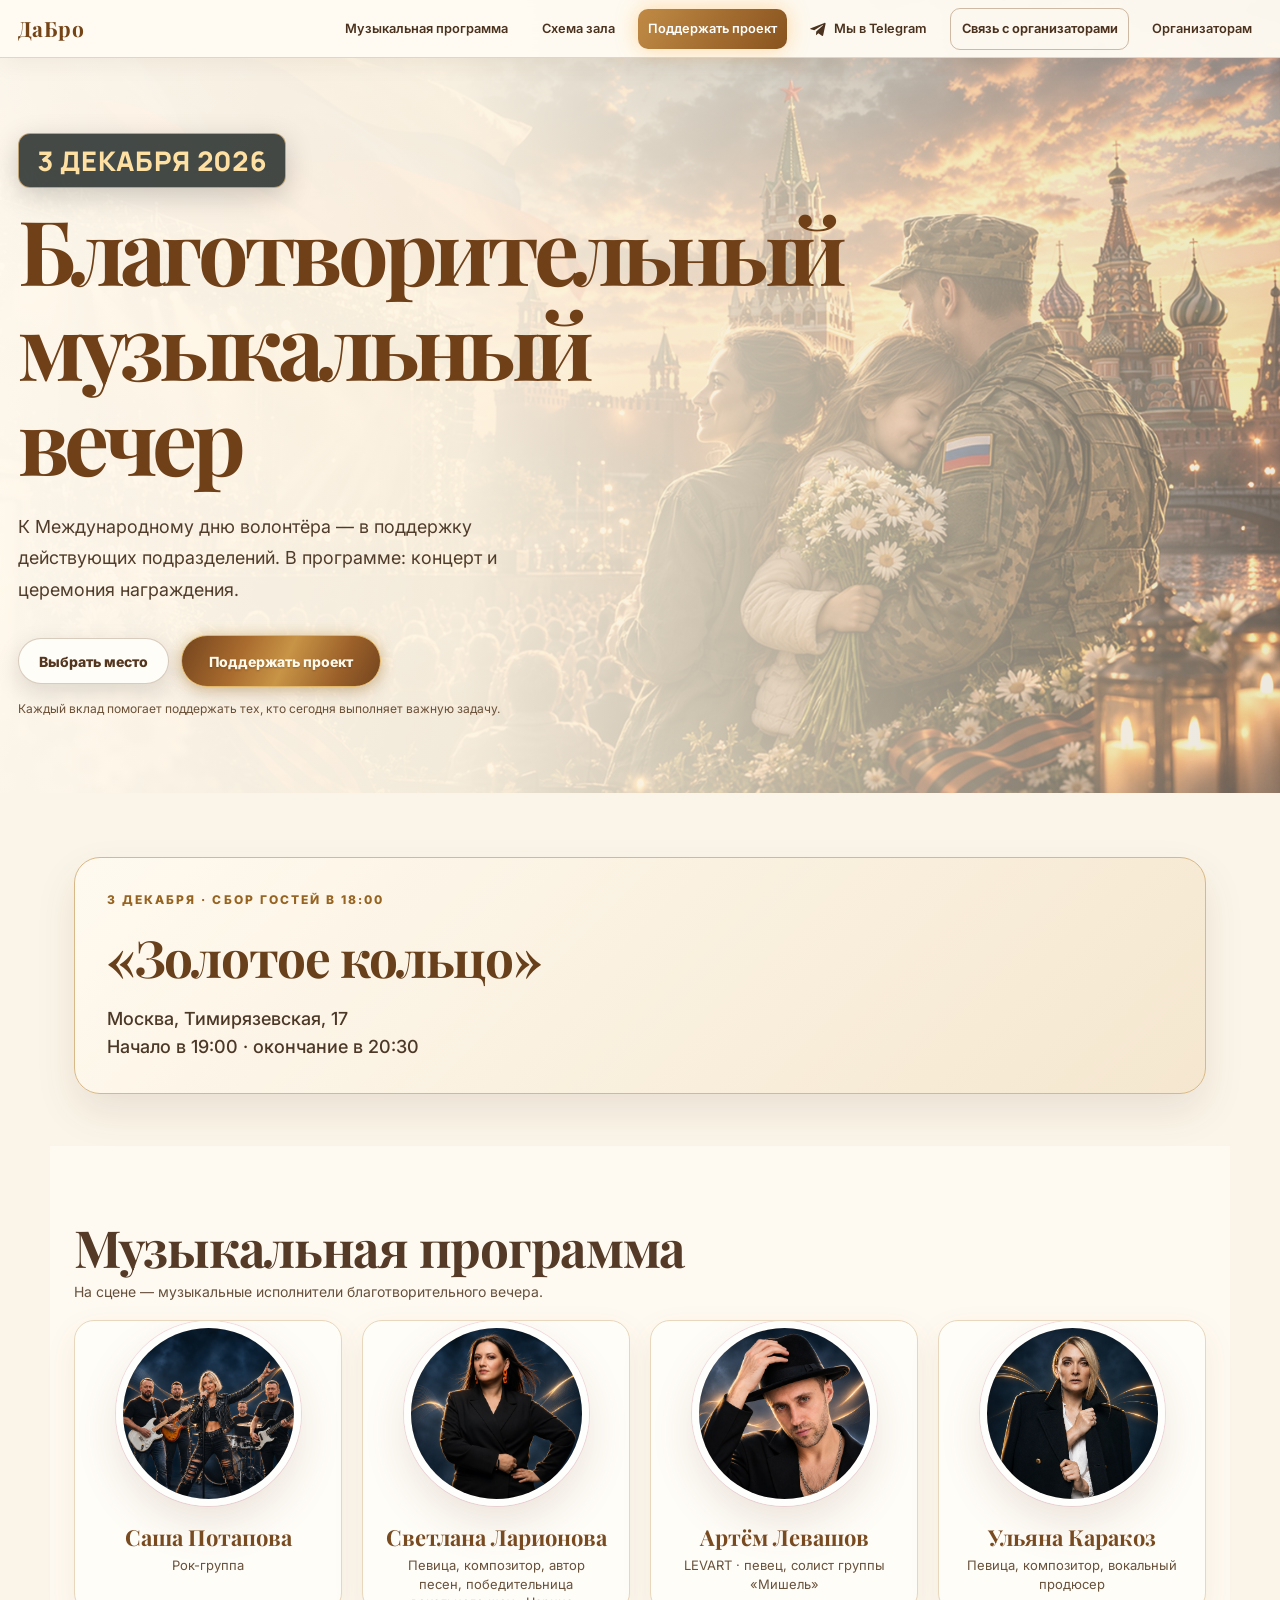
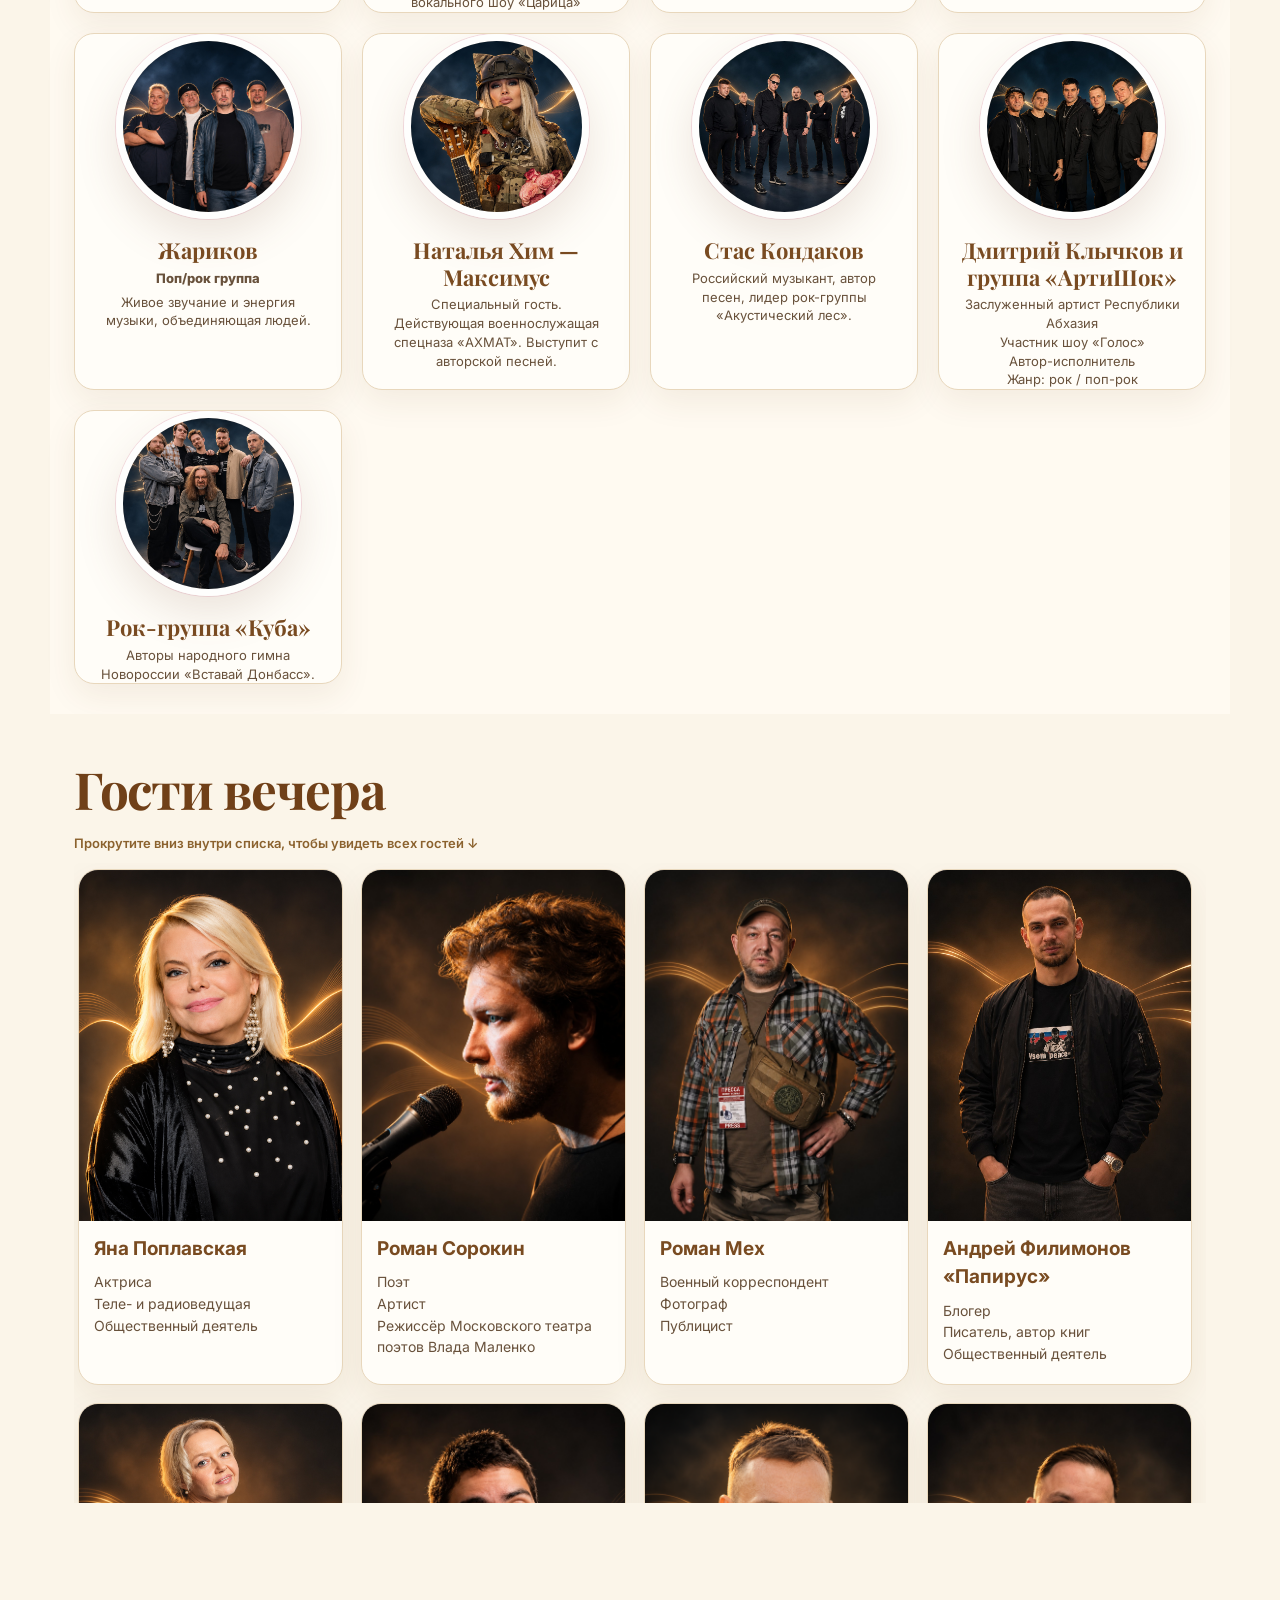
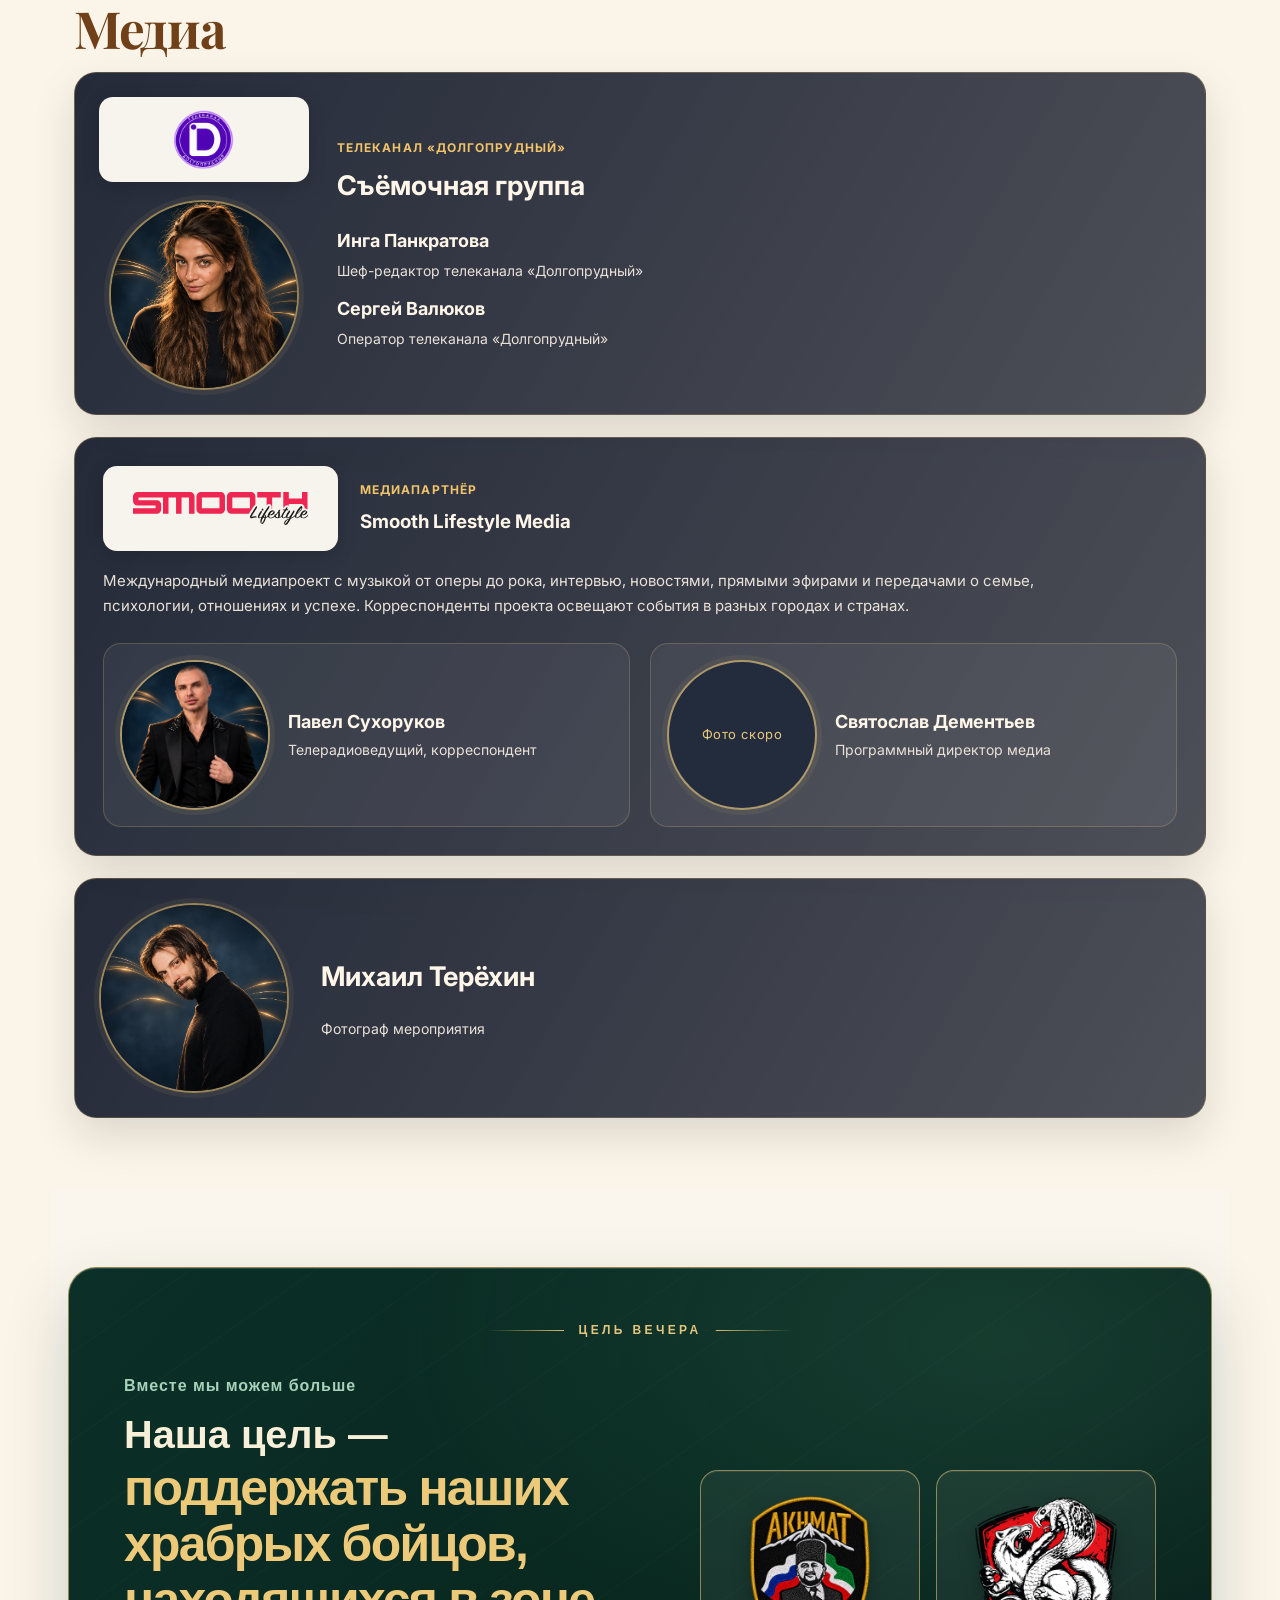
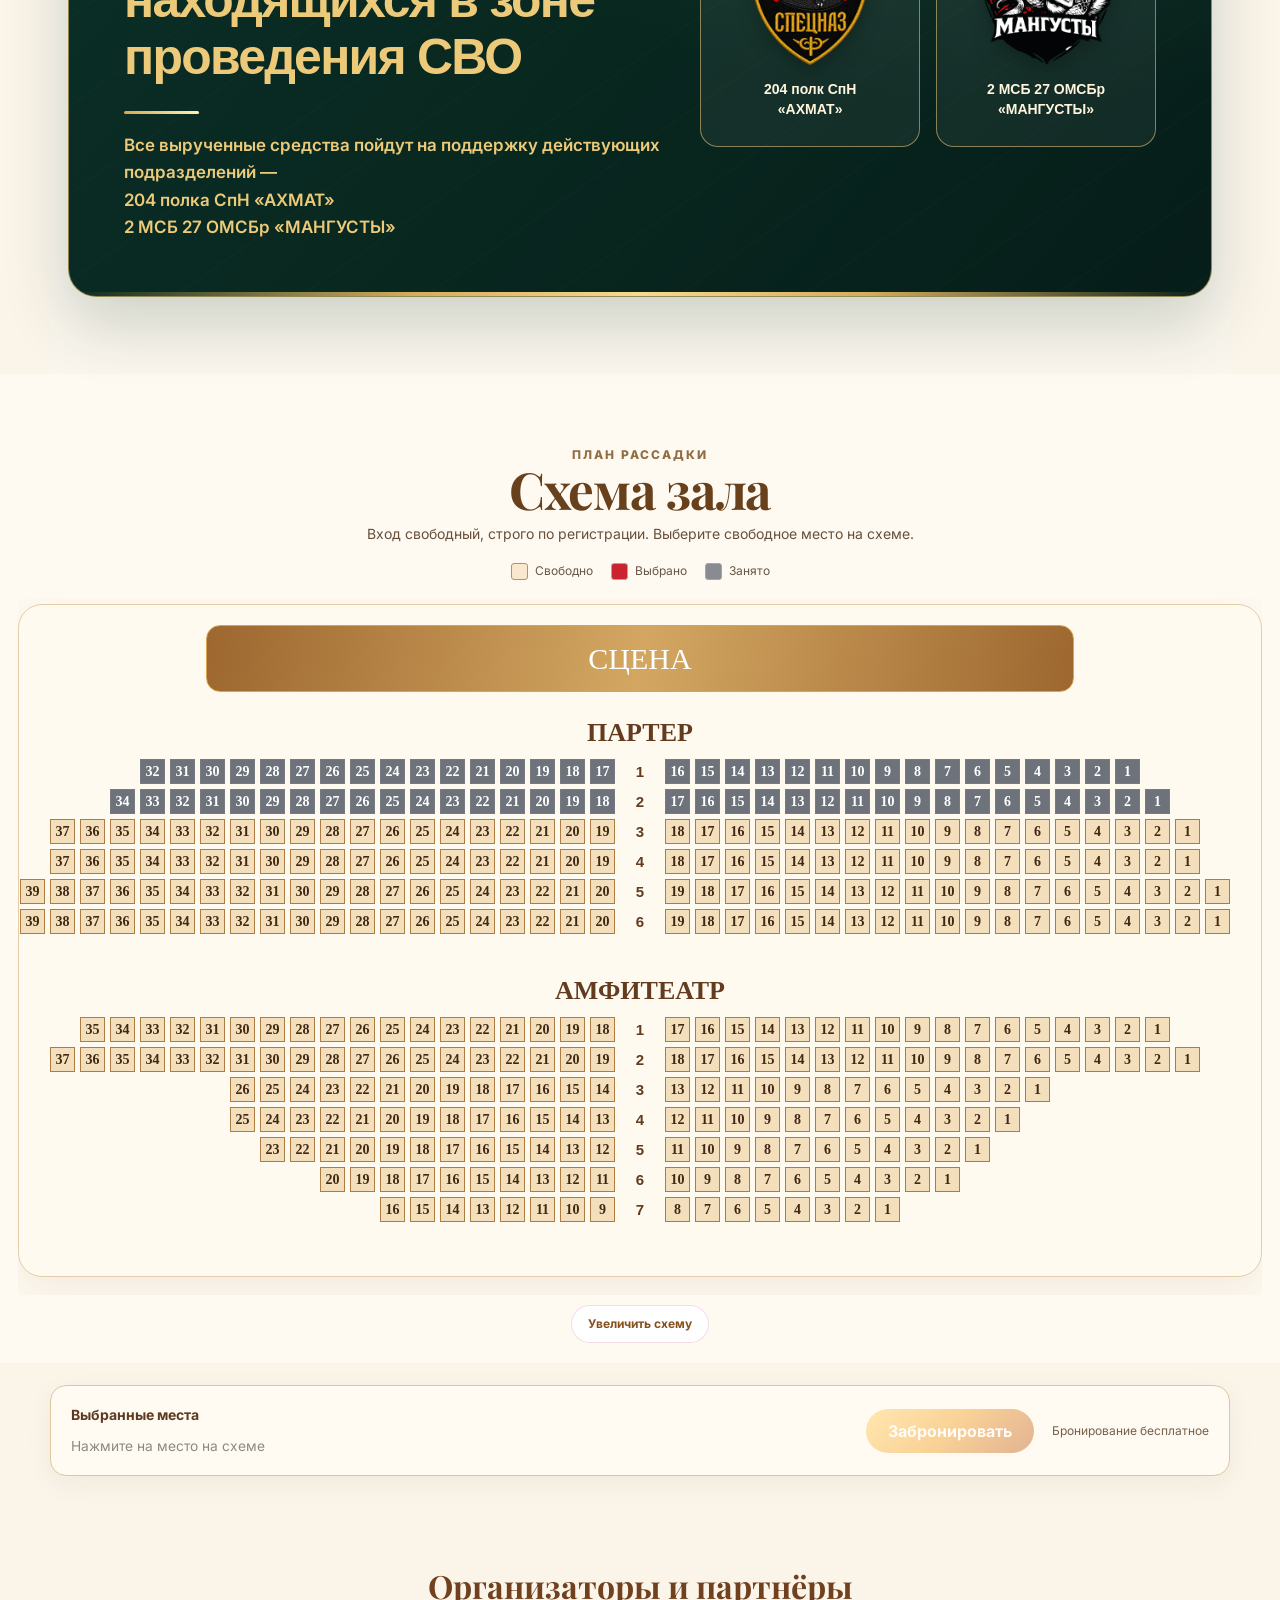
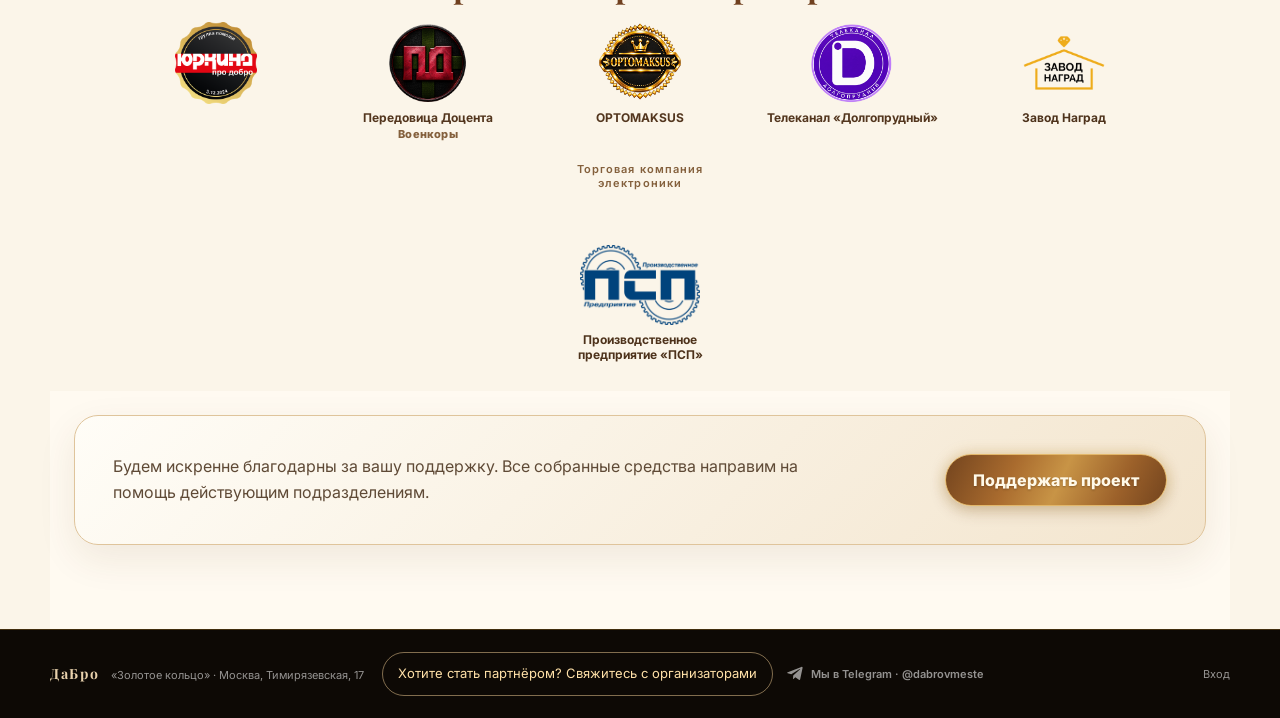
==== index.html @ 0e19cd08 "Add files via upload" ====
<!DOCTYPE html>
<html lang="ru">
<head>
  <meta charset="UTF-8">
  <meta name="viewport" content="width=device-width, initial-scale=1.0">
  <title>Благотворительный музыкальный вечер — ДаБро</title>
  <link rel="preconnect" href="https://fonts.googleapis.com">
  <link rel="preconnect" href="https://fonts.gstatic.com" crossorigin>
  <link href="https://fonts.googleapis.com/css2?family=Playfair+Display:wght@500;600;700&family=Inter:wght@400;500;600;700;800;900&family=Manrope:wght@600;700;800&display=swap" rel="stylesheet">
  <link rel="stylesheet" href="css/style.css?v=dabro-guests-grid-fix-20261123b">
<style id="media-visual-repair">
/* Media card repair: 23 Nov — unified visual system */
.media-section .media-team-card,
.media-section .smooth-media-combined {color:#f6f1e9!important;}
.media-section .media-team-card h3,
.media-section .media-team-card strong {color:#fff6e9!important;}
.media-section .media-team-card span,
.media-section .media-team-card .smooth-media-description {color:#e9e1d7!important;}
.media-section .media-team-card .media-team-kicker {color:#f1c36a!important;}
.media-section .media-team-brand {display:flex!important;align-items:center!important;gap:18px!important;flex-wrap:wrap!important;}
.media-section .media-logo-panel {
 display:flex!important;align-items:center!important;justify-content:center!important;
 width:210px!important;min-width:210px!important;height:85px!important;
 padding:12px 18px!important;box-sizing:border-box!important;
 border-radius:14px!important;background:#f7f4ed!important;
 box-shadow:0 4px 18px rgba(0,0,0,.16)!important;
}
.media-section .media-logo-panel img {
 display:block!important;width:100%!important;max-width:175px!important;
 height:61px!important;max-height:61px!important;object-fit:contain!important;
}
.media-section .smooth-media-combined {display:block!important;padding:28px!important;}
.media-section .smooth-media-combined .smooth-media-heading {display:flex!important;align-items:center!important;gap:22px!important;flex-wrap:wrap!important;margin-bottom:18px!important;}
.media-section .smooth-media-combined .smooth-media-heading h3 {margin:0!important;color:#fff6e9!important;}
.media-section .smooth-media-combined .smooth-media-description {font-size:15px!important;line-height:1.65!important;margin:0 0 24px!important;opacity:1!important;}
.media-section .smooth-media-combined .smooth-media-representatives {display:grid!important;grid-template-columns:repeat(2,minmax(0,1fr))!important;gap:20px!important;}
.media-section .smooth-media-combined .smooth-representative {
 display:flex!important;flex-direction:row!important;align-items:center!important;
 gap:18px!important;padding:16px!important;min-width:0!important;
 background:rgba(255,255,255,.055)!important;
 border:1px solid rgba(233,199,127,.22)!important;border-radius:18px!important;
}
.media-section .smooth-media-combined .smooth-representative .media-team-photo {
 width:150px!important;min-width:150px!important;max-width:150px!important;
 height:150px!important;flex:0 0 150px!important;border-radius:50%!important;
 overflow:hidden!important;border:2px solid rgba(233,199,127,.7)!important;
}
.media-section .smooth-media-combined .smooth-representative .media-team-photo img {width:100%!important;height:100%!important;object-fit:cover!important;}
.media-section .smooth-media-combined .smooth-representative-details {display:flex!important;flex-direction:column!important;align-items:flex-start!important;gap:7px!important;min-width:0!important;}
.media-section .smooth-media-combined .smooth-representative-details strong {display:block!important;font-size:18px!important;line-height:1.3!important;}
.media-section .smooth-media-combined .smooth-representative-details span {display:block!important;font-size:14px!important;line-height:1.4!important;}
.media-section .smooth-media-combined .media-team-photo--placeholder {background:#222c3c!important;}
.media-section .smooth-media-combined .media-team-photo--placeholder span {color:#e9c77f!important;}
@media(max-width:900px){.media-section .smooth-media-combined .smooth-media-representatives {grid-template-columns:1fr!important;}}
@media(max-width:600px){
 .media-section .smooth-media-combined{padding:20px!important;}
 .media-section .smooth-media-combined .smooth-media-heading{flex-direction:column!important;text-align:center!important;}
 .media-section .smooth-media-combined .smooth-representative{flex-direction:column!important;text-align:center!important;}
 .media-section .smooth-media-combined .smooth-representative-details{align-items:center!important;}
 .media-section .media-logo-panel{width:190px!important;min-width:190px!important;}
}

/* TV logo above the portrait, without changing the other media cards */
.media-section .media-tv-card {display:flex!important;align-items:center!important;gap:28px!important;}
.media-section .media-tv-card .media-tv-visual {display:flex!important;flex:0 0 210px!important;flex-direction:column!important;align-items:center!important;gap:18px!important;min-width:0!important;}
.media-section .media-tv-card .media-tv-visual .media-logo-panel {width:210px!important;min-width:0!important;}
.media-section .media-tv-card .media-tv-visual .media-team-photo {flex:none!important;margin:0!important;}
.media-section .media-tv-card .media-team-info {min-width:0!important;flex:1!important;}
@media(max-width:600px){
.media-section .media-tv-card {flex-direction:column!important;align-items:center!important;text-align:center!important;}
.media-section .media-tv-card .media-tv-visual {flex:0 0 auto!important;width:100%!important;}
.media-section .media-tv-card .media-team-info {width:100%!important;}
}
</style>
</head>
<body>
  <nav class="navbar">
    <div class="nav-container">
      <a class="logo" href="#top">ДаБро</a>
      <ul class="nav-links" id="navLinks">
        <li><a href="#artists">Музыкальная программа</a></li>
        <li><a href="#hall">Схема зала</a></li>
        <li><a class="nav-donate" href="https://www.donationalerts.com/r/dabro_vmeste" target="_blank" rel="noopener noreferrer">Поддержать проект</a></li>
        <li><a class="nav-telegram-link" href="https://t.me/dabrovmeste" target="_blank" rel="noopener noreferrer"><svg class="telegram-icon" viewBox="0 0 24 24" width="17" height="17" aria-hidden="true" focusable="false"><path fill="currentColor" d="M21.9 4.6 18.6 20c-.2 1.1-.9 1.4-1.8.9l-5-3.7-2.4 2.3c-.3.3-.5.5-1 .5l.4-5.2L18.5 6c.4-.4-.1-.6-.6-.3L6 13.2l-5-1.6c-1.1-.3-1.1-1 .2-1.5L20.3 2.7c1.2-.5 2.1.3 1.6 1.9Z"/></svg><span>Мы в Telegram</span></a></li>
        <li><button class="nav-contact-link" id="openContact" type="button">Связь с организаторами</button></li>
        <li><a href="admin.html">Организаторам</a></li>
      </ul>
      <button class="nav-burger" id="burger" type="button" aria-label="Открыть меню" aria-controls="navLinks" aria-expanded="false">☰</button>
    </div>
  </nav>

  <main id="top">
    <section class="hero">
      <div class="hero-media" aria-hidden="true"><img id="heroImage" src="images/hero.jpg?v=16" alt=""></div>
      <div class="hero-overlay"></div>
      <div class="hero-inner">
        <div class="hero-content">
          <p class="hero-subtitle">3 декабря 2026</p>
          <h1 class="hero-title">Благотворительный<br>музыкальный вечер</h1>
          <p class="hero-desc">К Международному дню волонтёра — в поддержку действующих подразделений. В программе: концерт и церемония награждения.</p>
          <div class="hero-actions">
            <a class="btn-primary" href="#hall">Выбрать место</a>
            <a class="btn-donate-hero dabro-support-glow" href="https://www.donationalerts.com/r/dabro_vmeste" target="_blank" rel="noopener noreferrer">Поддержать проект</a>
          </div>
          <p class="donation-caption">Каждый вклад помогает поддержать тех, кто сегодня выполняет важную задачу.</p>
        </div>
      </div>
      
    </section>

    <section class="intro-section">
      <div class="intro-grid">
        <div>
          <p class="eyebrow">3 декабря · сбор гостей в 18:00</p>
          <h2>«Золотое кольцо»</h2>
          <p class="address">Москва, Тимирязевская, 17</p>
          <p class="address">Начало в 19:00 · окончание в 20:30</p>
        </div>
      </div>
    </section>

    <section class="artists-section" id="artists">
      <div class="section-head left-head">
        
        <h2 class="section-title">Музыкальная программа</h2>
        <p class="section-subtitle">На сцене — музыкальные исполнители благотворительного вечера.</p>
      </div>
      <div class="artists-grid">
        <article class="artist-card">
          <div class="artist-photo"><img src="images/artists/sasha-potapova.jpg" alt="Саша Потапова" loading="lazy" onerror="this.style.display='none'"><span class="photo-fallback">СП</span></div>
          <h3>Саша Потапова</h3><p>Рок-группа</p>
        </article>
        <article class="artist-card">
          <div class="artist-photo"><img src="images/artists/svetlana-larionova.jpg" alt="Светлана Ларионова" loading="lazy" onerror="this.style.display='none'"><span class="photo-fallback">СЛ</span></div>
          <h3>Светлана Ларионова</h3><p>Певица, композитор, автор песен, победительница вокального шоу «Царица»</p>
        </article>
        <article class="artist-card">
          <div class="artist-photo"><img src="images/artists/artem-levashov.jpg" alt="Артём Левашов" loading="lazy" onerror="this.style.display='none'"><span class="photo-fallback">АЛ</span></div>
          <h3>Артём Левашов</h3><p>LEVART · певец, солист группы «Мишель»</p>
        </article>
        <article class="artist-card">
          <div class="artist-photo"><img src="images/artists/ulyana-karakoz.jpg" alt="Ульяна Каракоз" loading="lazy" onerror="this.style.display='none'"><span class="photo-fallback">УК</span></div>
          <h3>Ульяна Каракоз</h3><p>Певица, композитор, вокальный продюсер</p>
        </article>
        <article class="artist-card">
          <div class="artist-photo"><img src="images/artists/gruppa-zharikov.jpg" alt="Жариков" loading="lazy" onerror="this.style.display='none'"><span class="photo-fallback">Ж</span></div>
          <h3>Жариков</h3><p><span class="artist-genre">Поп/рок группа</span><span class="artist-description">Живое звучание и энергия музыки, объединяющая людей.</span></p>
        </article>
        <article class="artist-card">
          <div class="artist-photo"><img src="images/artists/natalya-khim-maximus.jpg" alt="Наталья Хим — Максимус" loading="lazy" onerror="this.style.display='none'"><span class="photo-fallback">НХ</span></div>
          <h3>Наталья Хим — Максимус</h3><p>Специальный гость. Действующая военнослужащая спецназа «АХМАТ». Выступит с авторской песней.</p>
        </article>
        <article class="artist-card">
          <div class="artist-photo"><img src="images/artists/stas-kondakov-new.jpg" alt="Стас Кондаков" loading="lazy" onerror="this.style.display='none'"><span class="photo-fallback">СК</span></div>
          <h3>Стас Кондаков</h3><p>Российский музыкант, автор песен, лидер рок-группы «Акустический лес».</p>
        </article>
        <article class="artist-card">
          <div class="artist-photo"><img src="images/artists/dmitry-klychkov.jpg" alt="Дмитрий Клычков" loading="lazy" onerror="this.style.display='none'"><span class="photo-fallback">ДК</span></div>
          <h3>Дмитрий Клычков и группа «АртиШок»</h3><p>Заслуженный артист Республики Абхазия<br>Участник шоу «Голос»<br>Автор-исполнитель<br>Жанр: рок / поп-рок</p>
        </article>
        <article class="artist-card">
          <div class="artist-photo"><img src="images/artists/rock-gruppa-kuba.jpg" alt="Рок-группа «Куба»" loading="lazy" onerror="this.style.display='none'"><span class="photo-fallback">К</span></div>
          <h3>Рок-группа «Куба»</h3><p>Авторы народного гимна Новороссии «Вставай Донбасс».</p>
        </article>
      </div>
    </section>

    <section class="guests-section" id="guests">
      <div class="section-head left-head">
        <h2 class="section-title">Гости вечера</h2>
      </div>
      <p class="guests-scroll-hint">Прокрутите вниз внутри списка, чтобы увидеть всех гостей ↓</p>
      <div class="guests-grid" tabindex="0" aria-label="Гости вечера, вертикальная прокрутка">
        <article class="guest-card">
          <div class="guest-photo"><img src="images/guests/yana-poplavskaya.jpg" alt="Яна Поплавская" loading="lazy" onerror="this.style.display='none'"><span class="photo-fallback">ЯП</span></div>
          <h3>Яна Поплавская</h3>
          <p class="guest-description">Актриса<br>Теле- и радиоведущая<br>Общественный деятель</p>
        </article>
        <article class="guest-card">
          <div class="guest-photo"><img src="images/guests/roman-sorokin.jpg" alt="Роман Сорокин" loading="lazy" onerror="this.style.display='none'"><span class="photo-fallback">РС</span></div>
          <h3>Роман Сорокин</h3>
          <p class="guest-description">Поэт<br>Артист<br>Режиссёр Московского театра поэтов Влада Маленко</p>
        </article>
        <article class="guest-card">
          <div class="guest-photo"><img src="images/guests/roman-mekh.jpg" alt="Роман Мех" loading="lazy" onerror="this.style.display='none'"><span class="photo-fallback">РМ</span></div>
          <h3>Роман Мех</h3>
          <p class="guest-description">Военный корреспондент<br>Фотограф<br>Публицист</p>
        </article>
        <article class="guest-card">
          <div class="guest-photo"><img src="images/guests/andrey-filimonov-papirus.jpg" alt="Андрей Филимонов — Папирус" loading="lazy" onerror="this.style.display='none'"><span class="photo-fallback">АФ</span></div>
          <h3>Андрей Филимонов «Папирус»</h3>
          <p class="guest-description">Блогер<br>Писатель, автор книг<br>Общественный деятель</p>
        </article>
        <article class="guest-card">
          <div class="guest-photo"><img src="images/guests/olga-lebedeva.jpg" alt="Ольга Лебедева" loading="lazy" onerror="this.style.display='none'"><span class="photo-fallback">ОЛ</span></div>
          <h3>Ольга Лебедева</h3>
          <p class="guest-description">Заслуженная артистка России<br>Актриса театра и кино<br>Общественный деятель</p>
        </article>
        <article class="guest-card">
          <div class="guest-photo"><img src="images/guests/boris-legenda.jpg" alt="Борис Легенда" loading="lazy" onerror="this.style.display='none'"><span class="photo-fallback">БЛ</span></div>
          <h3>Борис Легенда</h3>
          <p class="guest-description">Видеопродюсер<br>Блогер<br>Автор медиапроектов</p>
        </article>
        <article class="guest-card">
          <div class="guest-photo"><img src="images/guests/grigory-kubatyan.png" alt="Григорий Кубатьян" loading="lazy" onerror="this.style.display='none'"><span class="photo-fallback">ГК</span></div>
          <h3>Григорий Кубатьян</h3>
          <p class="guest-description">Журналист, писатель<br>Военкор «Комсомольской правды»</p>
        </article>
        <article class="guest-card">
          <div class="guest-photo"><img src="images/guests/anton-karpov.jpg" alt="Антон Карпов" loading="lazy" onerror="this.style.display='none'"><span class="photo-fallback">АК</span></div>
          <h3>Антон Карпов</h3>
          <p class="guest-description">Военный корреспондент<br>Писатель<br>Член Союза писателей России</p>
        </article>

        <article class="guest-card">
          <div class="guest-photo"><img src="images/guests/anna-dolgareva.jpg" alt="Анна Долгарева" loading="lazy" onerror="this.style.display='none'"><span class="photo-fallback">АД</span></div>
          <h3>Анна Долгарева</h3>
          <p class="guest-description">Поэтесса<br>Журналистка, военный корреспондент<br>Член Союза писателей России</p>
        </article>
        <article class="guest-card">
          <div class="guest-photo"><img src="images/guests/igor-tarasov.png" alt="Игорь Тарасов" loading="lazy" onerror="this.style.display='none'"><span class="photo-fallback">ИТ</span></div>
          <h3>Игорь Тарасов</h3>
          <p class="guest-description">Вокалист группы «Лампасы»</p>
        </article>
      </div>
    </section>


    <section class="media-section" id="media">
      <div class="section-head left-head">
        <h2 class="section-title">Медиа</h2>
      </div>
      <div class="media-team-card media-tv-card">
        <div class="media-tv-visual">
          <div class="media-logo-panel"><img src="images/partners/dolgoprudny-tv.png" alt="Логотип телеканала «Долгопрудный»" loading="lazy"></div>
          <div class="media-team-photo"><img src="images/guests/inga-pankratova.png" alt="Инга Панкратова — шеф-редактор телеканала «Долгопрудный»" loading="lazy"></div>
        </div>
        <div class="media-team-info">
          <p class="media-team-kicker">Телеканал «Долгопрудный»</p>
          <h3>Съёмочная группа</h3>
          <div class="media-team-person"><strong>Инга Панкратова</strong><span>Шеф-редактор телеканала «Долгопрудный»</span></div>
          <div class="media-team-person"><strong>Сергей Валюков</strong><span>Оператор телеканала «Долгопрудный»</span></div>
        </div>
      </div>
      <div class="media-team-card smooth-media-card smooth-media-combined">
        <div class="smooth-media-inner">
          <div class="smooth-media-heading">
            <div class="media-logo-panel smooth-logo-panel"><img src="images/partners/smooth-lifestyle-media.svg" alt="Логотип Smooth Lifestyle Media" loading="lazy"></div>
            <div><p class="media-team-kicker">Медиапартнёр</p><h3>Smooth Lifestyle Media</h3></div>
          </div>
          <p class="smooth-media-description">Международный медиапроект с музыкой от оперы до рока, интервью, новостями, прямыми эфирами и передачами о семье, психологии, отношениях и успехе. Корреспонденты проекта освещают события в разных городах и странах.</p>
          <div class="smooth-media-representatives">
            <div class="smooth-representative">
              <div class="media-team-photo"><img src="images/guests/pavel-sukhorukov.png" alt="Павел Сухоруков" loading="lazy"></div>
              <div class="smooth-representative-details"><strong>Павел Сухоруков</strong><span>Телерадиоведущий, корреспондент</span></div>
            </div>
            <div class="smooth-representative">
              <div class="media-team-photo media-team-photo--placeholder" aria-label="Место для фотографии Святослава Дементьева"><span>Фото скоро</span></div>
              <div class="smooth-representative-details"><strong>Святослав Дементьев</strong><span>Программный директор медиа</span></div>
            </div>
          </div>
        </div>
      </div>
      <div class="media-team-card media-photographer-card">
        <div class="media-team-photo"><img src="images/media/mikhail-terekhin.png" alt="Михаил Терёхин — фотограф" loading="lazy"></div>
        <div class="media-team-info">
          <h3>Михаил Терёхин</h3>
          <div class="media-team-person"><span>Фотограф мероприятия</span></div>
        </div>
      </div>
</section>

    <section class="support-section support-section--premium" id="support">
      <div class="support-message support-message--premium">
        <div class="goal-content">
          <div class="goal-kicker"><span class="goal-kicker-line"></span> ЦЕЛЬ ВЕЧЕРА <span class="goal-kicker-line"></span></div>
          <div class="goal-layout">
            <div class="goal-primary">
              <p class="goal-intro">Вместе мы можем больше</p>
              <h2 class="goal-heading"><span class="goal-verb">Наша цель —</span><span class="goal-statement">поддержать наших храбрых бойцов, находящихся в зоне проведения СВО</span></h2>
              <div class="goal-divider"></div>
              <p class="goal-description goal-description--gold" style="color:#edca79!important">Все вырученные средства пойдут на поддержку действующих подразделений —<span class="goal-unit-line" style="color:#edca79!important">204 полка СпН «АХМАТ»</span><span class="goal-unit-line" style="color:#edca79!important">2 МСБ 27 ОМСБр «МАНГУСТЫ»</span></p>
            </div>
            <div class="award-places" aria-label="Подразделения, которым посвящена поддержка">
              <figure class="award-unit"><div class="goal-unit-image"><img src="images/units/akhmat-204.png" alt="Знак отличия 204 полка СпН АХМАТ" loading="lazy"></div><figcaption>204 полк СпН<br>«АХМАТ»</figcaption></figure>
              <figure class="award-unit"><div class="goal-unit-image"><img src="images/units/mangusty-27.png" alt="Знак отличия 2 МСБ 27 ОМСБр МАНГУСТЫ" loading="lazy"></div><figcaption>2 МСБ 27 ОМСБр<br>«МАНГУСТЫ»</figcaption></figure>
            </div>
          </div>
        </div>
      </div>
    </section>

    <section class="hall-section" id="hall">
      <div class="section-head">
        <p class="eyebrow">План рассадки</p>
        <h2 class="section-title">Схема зала</h2>
        <p class="section-subtitle">Вход свободный, строго по регистрации. Выберите свободное место на схеме.</p>
      </div>
      <div class="hall-legend" aria-label="Обозначения схемы">
        <span><i class="legend-seat available"></i>Свободно</span>
        <span><i class="legend-seat selected"></i>Выбрано</span>
        <span><i class="legend-seat booked"></i>Занято</span>
      </div>
      <p class="hall-touch-hint">← Листайте схему влево и вправо. Нажмите на свободное место, чтобы выбрать его. →</p><div class="hall-wrapper"><div class="hall-container" id="hallContainer">
        <div class="stage-label">СЦЕНА</div><div class="stage-bar"></div>
        <div class="hall-floor" id="hallFloor"></div>
        
        
      </div></div>
      <button class="btn-zoom" id="btnZoom" type="button">Увеличить схему</button>
    </section>

    <section class="selected-panel" id="selectedPanel">
      <div class="selected-panel-inner">
        <div class="selected-list"><h3>Выбранные места</h3><div id="selectedSeatsList"></div></div>
        <button class="btn-book" id="btnBook" type="button" disabled>Забронировать</button>
        <div class="booking-note">Бронирование бесплатное</div>
      </div>
    </section>

    <section class="organizers-section" id="organizers">
      <div class="organizers-card">
        <div>
          <h2>Организаторы и партнёры</h2>
        </div>
        <div class="partner-placeholders" aria-label="Место для логотипов партнёров">
          <div class="partner-logo"><img src="images/partners/organizer-1.png" alt="Логотип первого организатора" loading="lazy"></div>
          <div class="partner-logo partner-logo--pd"><img src="images/partners/organizer-2.png" alt="Логотип Передовицы Доцента" loading="lazy"><div class="partner-caption"><strong>Передовица Доцента</strong><span>Военкоры</span></div></div>
          <div class="partner-logo partner-logo--optomaksus"><img src="images/partners/optomaksus.png" alt="Логотип OPTOMAKSUS" loading="lazy"><div class="partner-caption"><strong>OPTOMAKSUS</strong><span>Торговая компания электроники</span></div></div>
          <div class="partner-logo partner-logo--pd"><img src="images/partners/dolgoprudny-tv.png" alt="Логотип телеканала Долгопрудный" loading="lazy"><div class="partner-caption"><strong>Телеканал «Долгопрудный»</strong></div></div>
          <a class="partner-logo partner-logo--zavod" href="https://medalgigant.ru/" target="_blank" rel="noopener noreferrer" aria-label="Завод Наград — сайт партнёра"><img src="images/partners/zavod-nagrad.png" alt="Логотип Завода Наград" loading="lazy"><div class="partner-caption"><strong>Завод Наград</strong></div></a>
          <a class="partner-logo partner-logo--zavod" href="https://psp.ru/" target="_blank" rel="noopener noreferrer" aria-label="Производственное предприятие ПСП — сайт партнёра"><img src="images/partners/psp.png" alt="Логотип производственного предприятия ПСП" loading="lazy"><div class="partner-caption"><strong>Производственное предприятие «ПСП»</strong></div></a>
        </div>
      </div>
    </section>

    <section class="donation-section" id="donation">
      <div class="donation-card">
        <div><p>Будем искренне благодарны за вашу поддержку. Все собранные средства направим на помощь действующим подразделениям.</p></div>
        <a class="donation-button dabro-support-glow" href="https://www.donationalerts.com/r/dabro_vmeste" target="_blank" rel="noopener noreferrer">Поддержать проект</a>
      </div>
    </section>
  </main>

  <div class="modal-overlay" id="modalContact" aria-hidden="true"><div class="modal modal-register" role="dialog" aria-modal="true" aria-labelledby="contactTitle"><button class="modal-close" id="closeContact" type="button" aria-label="Закрыть">&times;</button><div class="modal-header"><h2 id="contactTitle">Связь с организаторами</h2><p>Оставьте сообщение, и организаторы увидят его в админ-панели.</p></div><form id="contactForm"><div class="form-group"><label for="contactName">ФИО *</label><input id="contactName" required maxlength="150" autocomplete="name"></div><div class="form-group"><label for="contactPhone">Номер телефона *</label><input id="contactPhone" required maxlength="30" type="tel" autocomplete="tel"></div><div class="form-group"><label for="contactMessage">Сообщение *</label><textarea id="contactMessage" required maxlength="2000" rows="4"></textarea></div><button class="btn-submit" type="submit">Отправить</button><p id="contactStatus" role="status"></p></form></div></div>
  <div class="modal-overlay" id="modalRegister" aria-hidden="true"><div class="modal modal-register" role="dialog" aria-modal="true" aria-labelledby="registerTitle">
    <button class="modal-close" id="closeRegister" type="button" aria-label="Закрыть">&times;</button>
    <div class="modal-header"><h2 id="registerTitle">Бронирование места</h2><p>Заполните данные для подтверждения брони</p></div>
    <form id="bookingForm">
      <div class="form-group"><label for="fullName">ФИО *</label><input type="text" id="fullName" required autocomplete="name" placeholder="Иванов Иван Иванович"></div>
      <div class="form-group"><label for="phone">Номер телефона *</label><input type="tel" id="phone" required autocomplete="tel" placeholder="+7 (___) ___-__-__"></div>
      <div class="form-group"><label for="email">Электронная почта *</label><input type="email" id="email" required autocomplete="email" placeholder="example@mail.ru"></div>
      <div class="form-seats-info" id="formSeatsInfo"></div>
      <button type="submit" class="btn-submit">Забронировать</button>
    </form>
  </div></div>

  <div class="modal-overlay" id="modalSuccess" aria-hidden="true"><div class="modal modal-success" role="dialog" aria-modal="true" aria-labelledby="successTitle">
    <button class="modal-close" id="closeSuccess" type="button" aria-label="Закрыть">&times;</button><div class="success-icon">✓</div><h2 id="successTitle">Место забронировано!</h2><p id="successMessage"></p>
    <div class="success-donation-prompt"><p>Спасибо, что помогаете добру!</p><a class="btn-donate-after" href="https://www.donationalerts.com/r/dabro_vmeste" target="_blank" rel="noopener noreferrer">Поддержать проект</a><button class="btn-skip" id="btnSkipDonation" type="button">Закрыть</button></div>
  </div></div>

  <footer class="footer"><div class="footer-minimal"><div><strong>ДаБро</strong><span>«Золотое кольцо» · Москва, Тимирязевская, 17</span></div><span class="footer-links"><button type="button" id="footerPartnerContact" class="footer-partner-link">Хотите стать партнёром? Свяжитесь с организаторами</button><a class="footer-telegram-link" href="https://t.me/dabrovmeste" target="_blank" rel="noopener noreferrer"><svg class="telegram-icon" viewBox="0 0 24 24" width="17" height="17" aria-hidden="true" focusable="false"><path fill="currentColor" d="M21.9 4.6 18.6 20c-.2 1.1-.9 1.4-1.8.9l-5-3.7-2.4 2.3c-.3.3-.5.5-1 .5l.4-5.2L18.5 6c.4-.4-.1-.6-.6-.3L6 13.2l-5-1.6c-1.1-.3-1.1-1 .2-1.5L20.3 2.7c1.2-.5 2.1.3 1.6 1.9Z"/></svg><span>Мы в Telegram · @dabrovmeste</span></a><a class="footer-admin-login" href="admin.html">Вход</a></span></div></footer>
  <script>
    (function () {
      const track = document.getElementById('guestsCarousel');
      const prev = document.getElementById('guestsPrev');
      const next = document.getElementById('guestsNext');
      if (!track || !prev || !next) return;
      const step = () => {
        const card = track.querySelector('.guest-card');
        return card ? card.getBoundingClientRect().width + 16 : 260;
      };
      const update = () => {
        prev.disabled = track.scrollLeft <= 2;
        next.disabled = track.scrollLeft + track.clientWidth >= track.scrollWidth - 2;
      };
      prev.addEventListener('click', () => track.scrollBy({left: -step(), behavior: 'smooth'}));
      next.addEventListener('click', () => track.scrollBy({left: step(), behavior: 'smooth'}));
      track.addEventListener('scroll', update, {passive:true});
      window.addEventListener('resize', update);
      update();
    })();
  </script>
  <script src="js/config.js?v=17"></script><script src="js/app.js?v=dabro-menu-20261101"></script>
</body>
</html>
---- css/style.css ----
* { margin: 0; padding: 0; box-sizing: border-box; }

:root {
  --bg: #120d08;
  --surface: #21160c;
  --text: #fff0d4;
  --muted: #c7ad87;
  --olive: #f5a623;
  --olive-dark: #b95b12;
  --gold: #ff9d1c;
  --gold-light: #ffd36a;
  --line: #62401e;
  --seat-free: #3b2814;
  --seat-selected: #ffb21c;
  --seat-booked: #754a26;
  --seat-size: 24px;
  --seat-gap: 1px;
  --font-heading: 'Playfair Display', serif;
  --font-body: 'Inter', sans-serif;
}

html { scroll-behavior: smooth; }
body {
  font-family: var(--font-body);
  background: var(--bg);
  color: var(--text);
  line-height: 1.5;
  overflow-x: hidden;
}
button, input { font: inherit; }
a { color: inherit; }

/* Compact header */
.navbar {
  position: fixed;
  inset: 0 0 auto 0;
  z-index: 1000;
  height: 58px;
  background: rgba(18, 13, 8, .94);
  backdrop-filter: blur(12px);
  border-bottom: 1px solid rgba(245,166,35,.20);
}
.nav-container {
  width: min(1320px, calc(100% - 36px));
  height: 58px;
  margin: 0 auto;
  display: flex;
  align-items: center;
  justify-content: space-between;
  gap: 24px;
}
.logo {
  text-decoration: none;
  font-family: var(--font-heading);
  font-weight: 700;
  font-size: 16px;
  letter-spacing: .16em;
  color: var(--olive-dark);
  white-space: nowrap;
}
.nav-links {
  list-style: none;
  display: flex;
  align-items: center;
  gap: 22px;
}
.nav-links a {
  text-decoration: none;
  font-size: 13px;
  font-weight: 600;
  color: var(--text);
}
.nav-links a:hover { color: var(--olive); }
.nav-links .nav-donate {
  padding: 8px 14px;
  border-radius: 999px;
  background: linear-gradient(135deg,#ffcf58 0%,#f39a19 50%,#b95112 100%);
  color: #fff;
}
.nav-links .nav-donate:hover { background: var(--olive-dark); color: #fff; }
.nav-burger {
  display: none;
  border: 0;
  background: transparent;
  color: var(--olive-dark);
  font-size: 24px;
  cursor: pointer;
}

/* Hero */
.hero {
  position: relative;
  min-height: 760px;
  display: flex;
  align-items: center;
  overflow: hidden;
  background: #241609;
  padding-top: 58px;
}
.hero-media { position: absolute; inset: 0; z-index: 0; }
.hero-media img {
  width: 100%; height: 100%; object-fit: cover; object-position: center right; display: block;
}
.hero.image-missing .hero-media { display: none; }
.hero-overlay {
  position: absolute;
  inset: 0;
  z-index: 1;
  background: linear-gradient(90deg,
    rgba(251,246,239,.97) 0%,
    rgba(251,246,239,.91) 28%,
    rgba(251,246,239,.64) 49%,
    rgba(251,246,239,.20) 71%,
    rgba(251,246,239,.04) 100%);
}
.hero-inner {
  position: relative;
  z-index: 2;
  width: min(1320px, calc(100% - 36px));
  margin: 0 auto;
}
.hero-content {
  width: min(590px, 52vw);
  margin: 0;
  text-align: left;
}
.hero-subtitle {
  font-family: var(--font-heading);
  font-style: italic;
  font-size: clamp(20px, 2vw, 27px);
  color: var(--olive);
  margin-bottom: 8px;
}
.hero-title {
  font-family: var(--font-heading);
  font-size: clamp(46px, 5.6vw, 82px);
  line-height: .98;
  letter-spacing: -.025em;
  color: #493d37;
  margin-bottom: 24px;
}
.hero-desc {
  max-width: 520px;
  color: var(--muted);
  font-size: clamp(15px, 1.3vw, 18px);
  margin-bottom: 26px;
}
.hero-actions { display: flex; flex-wrap: wrap; gap: 10px; align-items: center; }
.btn-primary, .btn-donate-hero {
  display: inline-flex;
  align-items: center;
  justify-content: center;
  min-height: 46px;
  padding: 0 20px;
  border-radius: 999px;
  text-decoration: none;
  font-size: 14px;
  font-weight: 700;
  transition: transform .2s, background .2s, box-shadow .2s;
}
.btn-primary { background: linear-gradient(135deg,#ffcf58 0%,#f39a19 50%,#b95112 100%); color: #fff; box-shadow: 0 8px 24px rgba(245,145,24,.25); }
.btn-primary:hover, .btn-donate-hero:hover { transform: translateY(-2px); }
.btn-donate-hero { background: rgba(255,255,255,.86); color: var(--olive-dark); border: 1px solid rgba(196,61,120,.18); }
.donation-caption { margin-top: 12px; font-size: 12px; color: #7b6f67; }
.hero-date-badge {
  position: absolute;
  z-index: 2;
  right: max(28px, calc((100vw - 1320px)/2));
  bottom: 52px;
  width: 108px;
  height: 108px;
  border-radius: 50%;
  background: linear-gradient(145deg,#f7a51d,#c85d13 55%,#ffcf58);
  color: white;
  display: flex;
  flex-direction: column;
  justify-content: center;
  align-items: center;
  box-shadow: 0 16px 35px rgba(95,70,80,.18);
}
.date-number { font-size: 34px; font-weight: 700; line-height: 1; }
.date-month { font-size: 12px; margin-top: 4px; }


/* Event information */
.intro-section, .exhibition-section, .support-section, .organizers-section, .donation-section { max-width: 1180px; margin: 0 auto; padding: 76px 24px; }
.intro-section { padding-top: 64px; padding-bottom: 52px; }
.intro-grid { display:grid; grid-template-columns: 1.3fr .7fr; gap:28px; align-items:stretch; }
.intro-grid > div, .intro-note { background: rgba(255,255,255,.72); border:1px solid rgba(196,61,120,.16); border-radius:26px; padding:32px; box-shadow:0 16px 40px rgba(95,70,80,.06); }
.intro-grid h2 { font-family:var(--font-heading); font-size:clamp(34px,4vw,54px); margin:8px 0 10px; color:#fff0d4; }
.address { font-size:18px; color:var(--muted); margin:0; }
.intro-note { display:flex; flex-direction:column; justify-content:center; background:linear-gradient(135deg,#3b2814,#21160c); }
.note-time { font-size:22px; font-weight:700; color:var(--olive-dark); }
.intro-note p { color:var(--muted); line-height:1.6; margin:8px 0 0; }
.eyebrow { margin:0; color:#ffb32b; font-size:12px; font-weight:800; letter-spacing:.18em; text-transform:uppercase; }
.left-head { text-align:left; max-width:760px; margin-left:0; }
.support-grid { display:grid; grid-template-columns:repeat(2,minmax(0,1fr)); gap:16px; }
.support-grid article { background:#fff; border:1px solid rgba(245,166,35,.20); border-radius:22px; padding:26px; box-shadow:0 12px 32px rgba(95,70,80,.05); }
.support-grid article:last-child { grid-column:auto; background:linear-gradient(135deg,#24180c,#2b1b0c); }
.support-grid span { display:inline-flex; width:34px; height:34px; align-items:center; justify-content:center; border-radius:50%; background:linear-gradient(135deg,#ffcf58,#f39a19); color:#8f4511; font-size:12px; font-weight:800; }
.support-grid h3 { margin:14px 0 8px; font-family:var(--font-heading); font-size:24px; color:#fff0d4; }
.support-grid p { margin:0; color:var(--muted); line-height:1.65; }
.donation-section { padding-top:24px; padding-bottom:84px; }
.donation-card { display:flex; justify-content:space-between; align-items:center; gap:28px; padding:38px; border-radius:30px; background:linear-gradient(135deg,#3a2510 0%,#4a2b0e 52%,#21160c 100%); border:1px solid rgba(245,166,35,.20); }
.donation-card h2 { font-family:var(--font-heading); color:#fff0d4; font-size:clamp(30px,4vw,48px); line-height:1.05; max-width:720px; margin:9px 0 12px; }
.donation-card p { max-width:720px; color:#c7ad87; line-height:1.6; margin:0; }
.donation-button, .btn-donate-after { display:inline-flex; align-items:center; justify-content:center; min-height:50px; padding:0 24px; border-radius:999px; background:linear-gradient(135deg,#ffcf58 0%,#f39a19 50%,#b95112 100%); color:#fff; text-decoration:none; font-weight:800; white-space:nowrap; box-shadow:0 10px 26px rgba(105,75,88,.18); transition:transform .2s,background .2s; }
.donation-button:hover, .btn-donate-after:hover { transform:translateY(-2px); filter:saturate(1.08) brightness(.98); }
@media (max-width:760px) {
  .intro-grid, .support-grid { grid-template-columns:1fr; }
  .support-grid article:last-child { grid-column:auto; }
  .program-item { grid-template-columns:76px 1fr; gap:14px; }
  .donation-card { flex-direction:column; align-items:flex-start; }
  .exhibition-card, .organizers-card { grid-template-columns:1fr; }
  .partner-placeholders { grid-template-columns:1fr 1fr 1fr; }
}



/* Anniversary + exhibition */
.anniversary-note { background: linear-gradient(135deg,#fff4f7 0%,#f4effb 48%,#edf7fb 100%); }
.exhibition-section { max-width:1180px; margin:0 auto; padding:18px 24px 44px; }
.exhibition-card { display:grid; grid-template-columns:1.4fr .6fr; gap:24px; align-items:stretch; padding:34px; border-radius:28px; background:linear-gradient(135deg,#fffdf8 0%,#fff0f5 52%,#eef8fc 100%); border:1px solid rgba(196,61,120,.13); box-shadow:0 16px 42px rgba(95,70,80,.06); }
.exhibition-card h2 { font-family:var(--font-heading); font-size:clamp(30px,4vw,48px); line-height:1.05; margin:9px 0 12px; color:#fff0d4; }
.exhibition-card p:not(.eyebrow) { max-width:700px; color:var(--muted); line-height:1.7; margin:0; }
.exhibition-mark { min-height:170px; border-radius:22px; display:flex; flex-direction:column; justify-content:center; align-items:center; text-align:center; background:linear-gradient(145deg,#ffcf58,#f39a19 55%,#9bd1bd); color:#5b3c4d; box-shadow:inset 0 0 0 1px rgba(255,255,255,.65); }
.exhibition-mark span { font-size:11px; letter-spacing:.22em; font-weight:800; }
.exhibition-mark strong { font-family:var(--font-heading); font-size:30px; }

/* Organizers / partners */
.organizers-section { padding-top:22px; padding-bottom:34px; }
.organizers-card { display:grid; grid-template-columns:1.2fr .8fr; gap:28px; align-items:center; padding:34px; border-radius:28px; background:linear-gradient(135deg,#fdf9f4 0%,#f6edf8 54%,#eef8fb 100%); border:1px solid rgba(57,169,209,.13); }
.organizers-card h2 { font-family:var(--font-heading); font-size:clamp(28px,3.6vw,44px); line-height:1.08; margin:8px 0 12px; }
.organizers-card p:not(.eyebrow) { color:var(--muted); line-height:1.65; max-width:680px; }
.partner-placeholders { display:grid; grid-template-columns:repeat(3,1fr); gap:10px; }
.partner-placeholders span { min-height:72px; display:grid; place-items:center; border:1px dashed rgba(122,49,91,.24); border-radius:16px; color:#9c7d8d; background:rgba(255,255,255,.5); font-size:11px; font-weight:800; letter-spacing:.1em; }

/* People: visual-first presentation */
.artists-section, .guests-section { max-width:1180px; margin:0 auto; padding:76px 24px 30px; }
.artists-grid { display:grid; grid-template-columns:repeat(3,minmax(0,1fr)); gap:26px; justify-content:start; }
.artist-card { text-align:center; }
.artist-photo { position:relative; width:min(210px,100%); aspect-ratio:1/1; height:auto; margin:0 auto 18px; border-radius:50%; overflow:hidden; background:linear-gradient(145deg,#f4e4d6,#eee8df); border:7px solid rgba(255,255,255,.95); box-shadow:0 18px 42px rgba(126,86,67,.15), 0 0 0 1px rgba(196,61,120,.16); }
.artist-photo img, .guest-photo img { width:100%; height:100%; object-fit:cover; display:block; }
.artist-photo img { object-position:center; }
.photo-fallback { position:absolute; inset:0; display:grid; place-items:center; font-family:var(--font-heading); font-weight:700; font-size:42px; color:#9a6757; background:linear-gradient(145deg,#f3dfd5,#eee9de); }
.artist-card .photo-fallback { border-radius:50%; background:linear-gradient(145deg,#ffcf58,#f39a19 58%,#a8d7bd); color:#8f4511; }
.artist-photo img:not([src=""]) + .photo-fallback { z-index:-1; }
.artist-card h3, .guest-card h3 { font-family:var(--font-heading); color:var(--text); font-size:25px; margin:0 0 5px; }
.artist-card p { margin:0 auto; color:var(--muted); font-size:13px; max-width:220px; line-height:1.45; }
.guests-section { padding-top:50px; padding-bottom:76px; }
.guests-grid { display:grid; grid-template-columns:repeat(4,minmax(0,1fr)); gap:18px; }
.guest-card { background:var(--surface); border:1px solid rgba(196,61,120,.14); border-radius:20px; overflow:hidden; box-shadow:0 12px 30px rgba(126,86,67,.06); }
.guest-photo { position:relative; aspect-ratio:3/4; background:linear-gradient(145deg,#f1e4d8,#ece9df); overflow:hidden; }
.guest-card .photo-fallback { font-family:var(--font-body); font-size:13px; letter-spacing:.08em; color:#9b8174; background:linear-gradient(145deg,#f1e4d8,#ece9df); }
.guest-card h3 { font-family:var(--font-body); font-size:14px; font-weight:700; padding:14px 15px 17px; margin:0; }
.guest-card.placeholder h3 { color:#8a7b72; }

@media (max-width:760px) {
  .artists-grid { grid-template-columns:1fr 1fr; gap:22px 14px; }
  .artist-photo { width:min(42vw,190px); border-width:5px; }
  .artist-card h3 { font-size:19px; }
  .guests-grid { grid-template-columns:repeat(2,minmax(0,1fr)); }
}

/* Hall */
.hall-section { padding: 72px 18px 20px; text-align: center; }
.section-head { margin-bottom: 18px; }
.section-title { font-family: var(--font-heading); font-size: clamp(34px, 4vw, 52px); line-height: 1; }
.section-subtitle { margin-top: 8px; color: var(--muted); font-size: 14px; }
.hall-legend {
  display: flex;
  justify-content: center;
  flex-wrap: wrap;
  gap: 18px;
  margin: 18px 0;
  color: var(--muted);
  font-size: 12px;
}
.hall-legend span { display: inline-flex; align-items: center; gap: 7px; }
.legend-seat { width: 17px; height: 17px; border-radius: 3px; border: 1px solid #aaa69e; display: inline-block; }
.legend-seat.available { background: var(--seat-free); }
.legend-seat.selected { background: var(--seat-selected); }
.legend-seat.booked { background: var(--seat-booked); }

.hall-wrapper {
  width: min(1180px, 100%);
  margin: 0 auto;
  overflow-x: auto;
  padding: 6px 0 18px;
  scrollbar-width: thin;
}
.hall-container {
  --row-track: 930px;
  min-width: 1010px;
  width: 1010px;
  margin: 0 auto;
  background: #fff;
  border: 1px solid rgba(245,166,35,.20);
  border-radius: 18px;
  padding: 26px 24px 30px;
  box-shadow: 0 12px 34px rgba(95,70,80,.06);
}
.stage-label, .balcony-label {
  font-family: var(--font-heading);
  font-weight: 700;
  letter-spacing: .12em;
  color: #1f2b20;
}
.stage-label { font-size: 20px; margin-bottom: 6px; }
.stage-bar { height: 3px; width: 360px; max-width: 46%; background: linear-gradient(90deg,var(--olive),var(--gold),var(--olive)); border-radius: 999px; margin: 0 auto 16px; }
.balcony-label { font-size: 18px; margin: 26px 0 12px; }

.hall-floor, .hall-balcony { display: flex; flex-direction: column; align-items: center; }
.hall-row {
  width: 100%;
  display: flex;
  align-items: center;
  justify-content: center;
  min-height: calc(var(--seat-size) + 1px);
}
.row-number {
  width: 30px;
  height: var(--seat-size);
  flex: 0 0 30px;
  display: flex;
  align-items: center;
  justify-content: center;
  background: #f0e6ec;
  border: 1px solid #c9b6c2;
  color: #4d3c45;
  font-size: 11px;
  font-weight: 700;
}
.row-number.ghost { visibility: hidden; }
.row-spacer { width: 8px; flex: 0 0 8px; }
.seat {
  width: var(--seat-size);
  height: var(--seat-size);
  flex: 0 0 var(--seat-size);
  display: inline-flex;
  align-items: center;
  justify-content: center;
  border: 1px solid #9d9b94;
  border-radius: 0;
  padding: 0;
  font-size: 10px;
  font-weight: 500;
  line-height: 1;
  cursor: pointer;
  transition: background .12s, color .12s, transform .12s;
}
.seat + .seat { margin-left: var(--seat-gap); }
.seat-available { background: var(--seat-free); color: #4d3c45; }
.seat-available:hover { background: #d8eff7; transform: translateY(-1px); z-index: 2; }
.seat-selected { background: var(--seat-selected); color: #fff; border-color: var(--olive-dark); }
.seat-booked { background: var(--seat-booked); color: #fff; border-color: #5d9d86; cursor: not-allowed; opacity: .78; }

.stage-row .row-content, .lower-row .row-content, .balcony-wing-row .row-content, .balcony-lower-row .row-content {
  width: 900px;
}
.stage-row .row-content {
  display: grid;
  grid-template-columns: 425px 50px 425px;
  align-items: center;
}
.seat-bank { display: flex; align-items: center; min-height: var(--seat-size); }
.stage-left-bank { justify-content: flex-end; }
.stage-right-bank { justify-content: flex-start; }
.stage-center-gap { height: 1px; }
.pult-inline {
  width: 122px;
  flex: 0 0 122px;
  height: var(--seat-size);
  display: flex;
  align-items: center;
  justify-content: center;
  font-size: 11px;
  font-weight: 800;
  letter-spacing: .42em;
  color: #111;
  margin-right: 7px;
}
.lower-row .row-content { display: flex; justify-content: center; }

/* Balcony follows the supplied seating diagram */
.hall-balcony { gap: 0; }
.balcony-upper-wings { width: 100%; display: flex; flex-direction: column; }
.balcony-wing-row .row-content {
  display: grid;
  grid-template-columns: 310px 280px 310px;
  align-items: center;
}
.balcony-wing-left, .balcony-wing-right { display: flex; align-items: center; }
.balcony-wing-left { justify-content: flex-start; }
.balcony-wing-right { justify-content: flex-end; }
.balcony-wing-left.indent-1 { padding-left: 25px; }
.balcony-wing-left.indent-2 { padding-left: 75px; }
.balcony-wing-left.indent-3 { padding-left: 125px; }
.balcony-wing-right.shift-left { justify-content: flex-start; }

.balcony-center-block { margin: 14px 0 16px; }
.balcony-center-row { display: flex; align-items: center; justify-content: center; }
.balcony-center-row .row-number { margin-right: 8px; }
.balcony-center-row .seat-bank { min-width: 630px; justify-content: flex-start; }
.balcony-center-row.row-3 .seat-bank { padding-left: 25px; }

/* Нижний балкон — геометрия по исходной схеме.
   Для рядов 5–11 размер мест чуть компактнее: так 22 места справа
   помещаются без наезда на номера рядов и сохраняется проход между блоками. */
.balcony-lower-block { width: 100%; display: flex; flex-direction: column; }
.balcony-lower-row .row-content {
  position: relative;
  display: block;
  width: 900px;
  height: var(--seat-size);
}
.balcony-lower-row .seat {
  width: 22px;
  height: 22px;
  flex: 0 0 22px;
  font-size: 9px;
}
.balcony-lower-left,
.balcony-lower-right {
  position: absolute;
  top: 1px;
  display: flex;
  justify-content: flex-start;
  align-items: center;
}

/* Ряды 5–10 слева начинаются на одной вертикали, как в оригинале. */
.balcony-lower-left { left: 65px; }
/* 11-й ряд выступает влево. */
.balcony-lower-left.row-11 { left: 20px; }

/* Ряды 5–9: отдельный правый блок с видимым проходом после места 12. */
.balcony-lower-right { left: 365px; }

/* 10-й ряд: большой центральный разрыв перед местом 13. */
.balcony-lower-right.row-10 { left: 535px; }

/* 11-й ряд: выступ слева и правый блок 15–31 без наезда на номер ряда. */
.balcony-lower-right.row-11 { left: 510px; }

.seat-tooltip {
  position: fixed;
  display: none;
  z-index: 3000;
  pointer-events: none;
  background: #493d37;
  color: #fff;
  border-radius: 7px;
  padding: 7px 10px;
  font-size: 11px;
  box-shadow: 0 8px 20px rgba(0,0,0,.18);
  white-space: nowrap;
}
.btn-zoom {
  margin: 14px auto 0;
  border: 1px solid rgba(196,61,120,.18);
  background: #fff;
  color: var(--olive-dark);
  border-radius: 999px;
  padding: 9px 16px;
  cursor: pointer;
  font-weight: 700;
  font-size: 12px;
}

/* Selected seats */
.selected-panel { width: min(1180px, calc(100% - 36px)); margin: 22px auto 58px; }
.selected-panel-inner {
  display: flex;
  align-items: center;
  justify-content: space-between;
  gap: 18px;
  flex-wrap: wrap;
  background: #fff;
  border: 1px solid rgba(245,166,35,.20);
  border-radius: 16px;
  padding: 18px 20px;
  box-shadow: 0 8px 28px rgba(35,47,36,.05);
}
.selected-list { flex: 1 1 500px; text-align: left; }
.selected-list h3 { font-size: 14px; margin-bottom: 8px; }
.selected-seat-tag {
  display: inline-flex;
  align-items: center;
  gap: 5px;
  background: #f2e5dc;
  border-radius: 999px;
  padding: 5px 8px 5px 11px;
  margin: 3px 5px 3px 0;
  font-size: 11px;
}
.remove-seat { border: 0; background: transparent; cursor: pointer; color: #677066; font-size: 16px; line-height: 1; }
.btn-book {
  border: 0;
  border-radius: 999px;
  min-height: 44px;
  padding: 0 22px;
  background: linear-gradient(135deg,#ffcf58 0%,#f39a19 50%,#b95112 100%);
  color: #fff;
  font-weight: 700;
  cursor: pointer;
}
.btn-book:disabled { opacity: .42; cursor: not-allowed; }
.booking-note { color: var(--muted); font-size: 12px; }

/* Modals */
.modal-overlay {
  position: fixed;
  inset: 0;
  z-index: 2000;
  display: none;
  align-items: center;
  justify-content: center;
  padding: 18px;
  background: rgba(16,22,17,.62);
  backdrop-filter: blur(5px);
}
.modal-overlay.active { display: flex; }
.modal {
  width: min(500px, 100%);
  max-height: 90vh;
  overflow-y: auto;
  position: relative;
  background: #fff;
  border-radius: 18px;
  padding: 30px;
  box-shadow: 0 28px 70px rgba(0,0,0,.23);
}
.modal-close { position: absolute; top: 10px; right: 14px; border: 0; background: transparent; font-size: 28px; color: #858982; cursor: pointer; }
.modal-header { text-align: center; margin-bottom: 20px; }
.modal-header h2, .modal-success h2 { font-family: var(--font-heading); font-size: 28px; }
.modal-header p { color: var(--muted); font-size: 13px; margin-top: 6px; }
.form-group { margin-bottom: 14px; }
.form-group label { display: block; margin-bottom: 6px; font-size: 12px; font-weight: 700; }
.form-group input {
  width: 100%;
  border: 1px solid var(--line);
  border-radius: 10px;
  padding: 12px 13px;
  background: #fbfaf7;
  outline: none;
}
.form-group input:focus { border-color: var(--olive); box-shadow: 0 0 0 3px rgba(196,61,120,.14); }
.form-seats-info { margin: 4px 0 16px; padding: 12px; border-radius: 10px; background: #f6eee5; font-size: 12px; }
.btn-submit {
  width: 100%;
  border: 0;
  border-radius: 11px;
  padding: 13px;
  background: linear-gradient(135deg,#ffcf58 0%,#f39a19 50%,#b95112 100%);
  color: #fff;
  font-weight: 700;
  cursor: pointer;
}
.modal-success { text-align: center; }
.success-icon { width: 58px; height: 58px; border-radius: 50%; display: grid; place-items: center; margin: 0 auto 12px; background: #e4f4ef; color: var(--olive-dark); font-size: 30px; font-weight: 800; }
#successMessage { margin-top: 12px; color: var(--muted); white-space: pre-line; font-size: 13px; }
.success-donation-prompt { margin-top: 20px; padding-top: 18px; border-top: 1px solid #ece8df; }
.success-donation-prompt p { font-size: 13px; margin-bottom: 12px; }
.btn-donate-after {
  width: 100%; min-height: 44px; border-radius: 11px; display: flex; align-items: center; justify-content: center;
  text-decoration: none; background: var(--olive); color: #fff; font-weight: 700; font-size: 13px;
}
.btn-skip { border: 0; background: transparent; color: #858982; margin-top: 12px; cursor: pointer; font-size: 12px; text-decoration: underline; }

.footer { background: #493d37; color: rgba(255,255,255,.84); padding: 22px 18px; }
.footer-minimal { width: min(1180px, 100%); margin: 0 auto; display: flex; align-items: center; justify-content: space-between; gap: 18px; }
.footer-minimal div { display: flex; align-items: baseline; flex-wrap: wrap; gap: 12px; }
.footer-minimal strong { font-family: var(--font-heading); letter-spacing: .12em; font-size: 14px; }
.footer-minimal span, .footer-minimal a { font-size: 11px; color: rgba(255,255,255,.56); }
.footer-minimal a { text-decoration: none; }
.footer-minimal a:hover { color: #fff; }

@media (max-width: 760px) {
  .navbar, .nav-container { height: 54px; }
  .navbar { height: 54px; }
  .nav-container { width: min(100% - 24px, 1320px); }
  .nav-burger { display: block; }
  .nav-links {
    display: none;
    position: absolute;
    top: 54px;
    left: 0;
    right: 0;
    padding: 12px 18px 18px;
    background: rgba(245,240,232,.98);
    border-bottom: 1px solid rgba(196,61,120,.12);
    flex-direction: column;
    align-items: stretch;
    gap: 5px;
  }
  .nav-links.nav-open { display: flex; }
  .nav-links a { display: block; padding: 10px 4px; }
  .nav-links .nav-donate { text-align: center; padding: 10px 14px; }
  .hero { min-height: 680px; padding-top: 54px; align-items: flex-end; }
  .hero-inner { width: min(100% - 28px, 1320px); padding-bottom: 70px; }
  .hero-content { width: min(520px, 100%); }
  .hero-overlay { background: linear-gradient(180deg, rgba(251,246,239,.28) 0%, rgba(251,246,239,.58) 34%, rgba(251,246,239,.97) 74%); }
  .hero-media img { object-position: 64% center; }
  .hero-title { font-size: clamp(43px, 12vw, 62px); }
  .hero-date-badge { width: 82px; height: 82px; right: 14px; bottom: 14px; }
  .date-number { font-size: 27px; }
  .hall-section { padding-top: 52px; }
  .selected-panel-inner { align-items: stretch; }
  .btn-book { width: 100%; }
  .booking-note { width: 100%; text-align: center; }
  .modal { padding: 26px 18px 22px; }
  .footer-minimal { flex-direction: column; align-items: flex-start; }
}



/* Event refresh: warm gold and orange palette */
body { background: radial-gradient(ellipse at top, #2a1909 0%, #120d08 60%); color: #fff4df; }
.navbar { background: rgba(18,13,8,.94); border-bottom-color: rgba(255,174,36,.24); }
.nav-links a { color: #f8ead1; }
.logo, .nav-burger { color: #ffc24a; }
.intro-section, .artists-section, .guests-section, .support-section, .hall-section, .organizers-section, .donation-section { background: transparent; color: #fff4df; }
.artist-card, .guest-card, .organizers-card, .donation-card, .support-message { background: linear-gradient(145deg,rgba(49,31,13,.96),rgba(25,17,9,.98)); border: 1px solid rgba(255,177,45,.25); color: #fff4df; }
.artist-card h3, .guest-card h3, .section-title, .intro-grid h2, .donation-card h2, .support-message h2 { color: #ffcf70; }
.artist-card p, .section-subtitle, .donation-card p, .address { color: #d6bd96; }
.eyebrow { color: #ffb32b; }
.stage-label, .stage-bar { background: linear-gradient(90deg,#9d4a0d,#ffca55,#9d4a0d); color: #201205; }
.donation-button, .btn-donate-after, .btn-donate-hero, .nav-links .nav-donate { background: linear-gradient(135deg,#ffe078,#ffad1f 52%,#df6410); color: #281504; border: 1px solid #ffe19a; box-shadow: 0 0 22px rgba(255,155,15,.35); }
.donation-button { animation: donation-pulse 1.7s ease-in-out infinite; }
@keyframes donation-pulse { 0%,100% { transform:scale(1); box-shadow:0 0 14px rgba(255,155,15,.35); } 50% { transform:scale(1.045); box-shadow:0 0 30px rgba(255,155,15,.75); } }
.artist-photo-letter { display:flex; align-items:center; justify-content:center; background:radial-gradient(circle,#ffcf58,#9e4c0b); color:#241406; font-size:64px; font-weight:800; }
.support-message { max-width:1000px; margin:0 auto; padding:clamp(28px,5vw,60px); border-radius:26px; text-align:center; }
.support-message h2 { font-size:clamp(30px,4vw,48px); margin:10px 0 16px; }
.support-message p:last-child { color:#f4dfbd; font-size:clamp(17px,2vw,22px); line-height:1.65; }
.footer { background:#0d0905; color:#e9d2ad; border-top:1px solid rgba(255,177,45,.22); }

.official-hall-scheme { max-width: 1200px; margin: 0 auto 30px; padding: 12px; border: 1px solid rgba(255,177,45,.3); border-radius: 18px; background: #1a1108; }
.official-hall-scheme img { display:block; width:100%; height:auto; border-radius:10px; }
.official-hall-scheme figcaption { color:#ffca55; text-align:center; padding:10px 6px 2px; font-size:13px; }


/* Readability and responsive fixes */
.intro-grid { grid-template-columns: minmax(0, 1fr); }
.intro-grid > div {
  background: linear-gradient(145deg, rgba(48,31,15,.98), rgba(24,16,9,.98));
  border: 1px solid rgba(255,190,72,.42);
  box-shadow: 0 16px 42px rgba(0,0,0,.24);
  color: #fff4df;
}
.intro-grid h2 { color: #ffcf70; overflow-wrap: anywhere; }
.intro-grid .address { color: #f0dfc3; line-height: 1.55; }
.intro-grid .eyebrow { line-height: 1.7; }
.hall-wrapper { max-width: 100%; -webkit-overflow-scrolling: touch; }
.hall-container { transform-origin: top center; }
.hall-section { overflow: hidden; }
.seat { touch-action: manipulation; }
.btn-zoom { margin-top: 10px; }

@media (max-width: 760px) {
  body { overflow-x: hidden; }
  .intro-section, .artists-section, .guests-section, .support-section,
  .hall-section, .organizers-section, .donation-section { padding-left: 14px; padding-right: 14px; }
  .intro-section { padding-top: 28px; padding-bottom: 28px; }
  .intro-grid > div { padding: 22px 18px; border-radius: 20px; min-width: 0; }
  .intro-grid h2 { font-size: clamp(30px, 9vw, 42px); line-height: 1.12; }
  .intro-grid .address { font-size: 15px; overflow-wrap: anywhere; }
  .eyebrow { font-size: 10px; letter-spacing: .12em; }
  .artists-grid, .guests-grid { grid-template-columns: repeat(2, minmax(0, 1fr)); gap: 12px; }
  .artist-card, .guest-card { min-width: 0; padding: 12px; }
  .artist-card h3, .guest-card h3 { font-size: 16px; overflow-wrap: anywhere; }
  .artist-card p { font-size: 13px; }
  .section-title { font-size: clamp(29px, 8vw, 40px); }
  .section-subtitle { font-size: 15px; line-height: 1.5; }
  .hall-wrapper { overflow-x: auto; padding: 6px 0 14px; }
  .hall-container { min-width: 1010px; width: 1010px; }
  .hall-legend { flex-wrap: wrap; gap: 10px 16px; }
  .selected-panel { padding-left: 14px; padding-right: 14px; }
  .selected-panel-inner { display: flex; flex-direction: column; gap: 14px; }
  .selected-list { min-width: 0; }
  .selected-seat-tag { max-width: 100%; overflow-wrap: anywhere; }
  .btn-book { min-height: 48px; }
  .support-message { padding: 26px 18px; }
  .support-message p:last-child { font-size: 16px; line-height: 1.55; overflow-wrap: anywhere; }
  .hero { min-height: 650px; }
  .hero-content { padding: 20px 0; }
  .hero-desc { font-size: 15px; line-height: 1.55; }
  .hero-actions { flex-direction: column; align-items: stretch; gap: 10px; }
  .hero-actions a { text-align: center; }
  .footer-minimal { gap: 12px; }
}
@media (max-width: 390px) {
  .artists-grid, .guests-grid { grid-template-columns: minmax(0, 1fr); }
  .hero-title { font-size: 40px; }
  .hero-date-badge { width: 68px; height: 68px; }
}

/* Новая схема зала: партер, амфитеатр и бельэтаж по примеру пользователя. */
.hall-container { width: 100%; min-width: 1080px; max-width: 1480px; padding: 20px 18px 28px; border-radius: 2px; background: #fff; color: #171717; box-shadow: none; }
.hall-wrapper { width: 100%; max-width: 1500px; }
.stage-label { color: #171717; border: 1px solid #aaa; font-family: Georgia,serif; font-size: 30px; font-weight: 400; letter-spacing: 0; width: 72%; margin: 0 auto 10px; padding: 2px; text-align: center; }
.stage-bar { display: none; }
.seat-section { width: 100%; margin: 10px auto 22px; }
.seat-section h3 { text-align: center; font: 26px Georgia,serif; color: #171717; margin: 6px 0 10px; }
.diagram-row { display: grid; grid-template-columns: minmax(0,1fr) 34px minmax(0,1fr); align-items: center; justify-content: center; gap: 8px; min-height: 27px; margin: 3px auto; width: max-content; max-width: 100%; }
.diagram-bank { display: flex; align-items: center; gap: 4px; }
.left-bank { justify-content: flex-end; }
.right-bank { justify-content: flex-start; }
.diagram-row-number { text-align: center; font: 16px Georgia,serif; color: #171717; }
.seat { width: 25px; height: 25px; flex: 0 0 25px; border-radius: 0; font: 14px Georgia,serif; color: #fff; border: 1px solid rgba(0,0,0,.25); }
.seat-purple.seat-available { background: #a65b99; color: #fff; }
.seat-green.seat-available { background: #4d970d; color: #fff; }
.seat-selected { background: #e99b18 !important; color: #fff !important; }
.seat-booked { background: #777 !important; color: #fff !important; opacity: .85; }
.amphi-side-wings { display: flex; justify-content: space-between; align-items: center; gap: 20px; width: 100%; margin: -140px auto 10px; pointer-events: none; }
.wing { display: flex; flex-direction: column; gap: 8px; width: 220px; }
.wing-line { display: flex; gap: 5px; }
.wing-left .wing-line { justify-content: flex-start; }
.wing-right .wing-line { justify-content: flex-end; }
.wing .seat { pointer-events: auto; }
.bel-etage-section { margin-top: 100px; }
.bel-etage-section .diagram-row { margin-top: 10px; }
@media (max-width: 700px) { .hall-container { min-width: 1080px; } .hall-wrapper { overflow-x: auto; } }

/* MANGUST editorial hero redesign — clear photography, cinematic contrast */
.hero { background:#110d0b; min-height: min(820px, 95svh); }
.hero-media img { filter: saturate(1.09) contrast(1.07) brightness(.82); }
.hero-overlay { background: linear-gradient(90deg,rgba(12,10,12,.95) 0%,rgba(16,12,14,.86) 24%,rgba(17,12,15,.52) 49%,rgba(12,10,12,.10) 77%),linear-gradient(0deg,rgba(12,9,10,.5),transparent 35%); }
.hero-content { width:min(680px,56vw); padding:54px 0; }
.hero-subtitle { font-family:var(--font-body); font-style:normal; font-size:clamp(12px,1.25vw,16px); font-weight:700; letter-spacing:.13em; text-transform:uppercase; color:#ffc96e; margin-bottom:24px; }
.hero-title { color:#fff7eb; font-family:var(--font-heading); font-size:clamp(52px,5.25vw,86px); font-weight:700; line-height:1.06; letter-spacing:-.035em; text-shadow:0 5px 30px rgba(0,0,0,.24); margin-bottom:24px; }
.hero-desc { color:#f2e2cf; max-width:510px; font-size:clamp(15px,1.15vw,18px); line-height:1.75; margin-bottom:30px; }
.hero-actions { gap:12px; }
.hero .btn-primary { background:linear-gradient(115deg,#ffcf69,#e99a26); color:#201207; box-shadow:0 8px 28px rgba(0,0,0,.25); }
.hero .btn-donate-hero { background:rgba(22,17,15,.64); color:#ffe2a6; border:1px solid rgba(255,206,120,.55); box-shadow:none; backdrop-filter:blur(8px); }
.hero .btn-donate-hero:hover { background:rgba(55,37,20,.85); }
.hero .donation-caption { color:#e2cbb0; font-size:12px; line-height:1.6; }
.hero-date-badge { background:rgba(21,15,12,.88); border:1px solid rgba(255,203,103,.65); box-shadow:0 14px 42px rgba(0,0,0,.3); color:#ffd27b; backdrop-filter:blur(12px); }
@media(max-width:760px) { .hero { min-height:730px; align-items:flex-end; } .hero-overlay { background:linear-gradient(0deg,rgba(12,10,12,.98) 0%,rgba(12,10,12,.88) 36%,rgba(12,10,12,.26) 100%); } .hero-content { width:100%; padding:65px 0 105px; } .hero-subtitle { font-size:12px; margin-bottom:16px; } .hero-title { font-size:clamp(42px,10.5vw,64px); } .hero-desc { color:#f4e8d9; } .hero-date-badge { bottom:18px; right:18px; width:76px; height:76px; } }

/* Mobile navigation hotfix: opaque dark panel, accessible contrast */
@media (max-width:760px) {
 .navbar { z-index: 5000; }
 .nav-links, .nav-links.nav-open { background: #1b130e !important; border: 1px solid rgba(255,195,89,.32); border-top: 0; box-shadow: 0 22px 40px rgba(0,0,0,.48); padding: 16px 20px 22px; max-height: calc(100dvh - 54px); overflow-y:auto; }
 .nav-links a { color: #fff1d9 !important; font-size: 16px; padding: 13px 12px; border-radius: 10px; }
 .nav-links a:hover, .nav-links a:focus-visible { background: #342314; color:#ffd37a !important; }
 .nav-links .nav-donate { color:#231408 !important; padding: 14px 12px; }
 .nav-burger { color:#ffd16c; }
}
/* Stage and seating consistent with the dark gold visual language */
.hall-container { background: #211811; color:#f9ead3; border:1px solid rgba(245,183,83,.32); border-radius:20px; }
.stage-label { color:#fff0d0; background:linear-gradient(90deg,#593014,#c78831,#593014); border:1px solid #d8a451; border-radius:8px; padding:10px; }
.seat-section h3, .diagram-row-number { color:#f8dcac; }
.seat-purple.seat-available { background:#92517f; }
.seat-green.seat-available { background:#50892b; }
/* ДаБро — единая светлая золотистая палитра */
:root {--bg:#f9f1df;--surface:#fff9eb;--text:#49331c;--muted:#80694d;--olive:#c69538;--olive-dark:#906019;--gold:#c99b42;--gold-light:#ffe3a0;--line:#e6d3a9;--seat-free:#e7bc69;--seat-selected:#388f77;--seat-booked:#858585}
.intro-section,.artists-section,.guests-section,.support-section,.hall-section,.organizers-section,.donation-section {background:#f9f1df;color:#49331c}
.hero-badges{position:absolute;right:24px;bottom:24px;display:flex;gap:12px;z-index:5;align-items:center}
.hero-badges .hero-date-badge{position:static;flex:none}
.hero-contact-badge{width:110px;height:110px;border-radius:50%;border:1px solid #e7bc69;background:rgba(32,22,12,.91);color:#ffe3a0;font-weight:700;cursor:pointer;font-size:12px;line-height:1.35;box-shadow:0 0 20px #e7bc6944}
.hero-contact-badge:hover{background:#6a4519}
.award-places{display:flex;gap:16px;flex-wrap:wrap;margin-top:24px}
.award-places>div{border:2px dashed #cba65b;border-radius:14px;min-height:110px;min-width:145px;display:grid;place-items:center;padding:14px;color:#97733a;font-size:13px}
.seat-purple.seat-available,.seat-green.seat-available,.seat-available{background:#e7bc69!important;color:#3e2b14!important}
.seat-booked,.seat-purple.seat-booked,.seat-green.seat-booked{background:#858585!important;color:#fff!important;opacity:1!important}
.seat-selected,.seat-purple.seat-selected,.seat-green.seat-selected{background:#388f77!important;color:#fff!important}
.legend-seat.available{background:#e7bc69!important}.legend-seat.booked{background:#858585!important}.legend-seat.selected{background:#388f77!important}
.hero .btn-donate-hero{background:linear-gradient(135deg,#ffe078,#ffad1f 52%,#df6410);color:#281504;box-shadow:0 0 20px rgba(255,176,40,.6);animation:donatePulse 2.1s ease-in-out infinite}
@keyframes donatePulse{50%{box-shadow:0 0 36px rgba(255,176,40,.95);transform:scale(1.045)}}
#contactMessage{width:100%;resize:vertical;min-height:100px;border:1px solid #b9a27a;border-radius:8px;padding:12px;font:inherit}
@media(max-width:760px){.hero-badges{right:12px;bottom:14px;gap:8px}.hero-badges .hero-date-badge{width:76px;height:76px}.hero-contact-badge{width:82px;height:82px;font-size:10px}.hero-content{padding-bottom:145px!important}}

/* 31.10: consistent champagne/gold visual refresh */
:root { --bg:#f6f0e4;--surface:#fffaf1;--text:#30251a;--muted:#695542;--gold:#ac762b;--gold-light:#f4d394;--line:#d9bf91;--seat-free:#e8bd70;--seat-selected:#287f6d;--seat-booked:#666b73; }
body {background:#f6f0e4;color:#30251a}
.intro-section,.artists-section,.guests-section,.support-section,.hall-section,.organizers-section,.donation-section {background:#f6f0e4;color:#30251a}
.section-title,.intro-grid h2,.support-message h2,.section-head h2 {color:#79501d!important;text-shadow:none!important;opacity:1!important}
.section-subtitle,.intro-grid .address,.support-message p,.section-head p:not(.eyebrow) {color:#604c37!important;opacity:1!important}
.eyebrow {color:#9a641d!important}
.artist-card {background:#2b2119;border:1px solid #b78c4a;border-radius:18px;overflow:hidden;box-shadow:0 10px 25px rgba(51,36,19,.10)}
.artist-card h3 {color:#f6c978!important;font-size:clamp(18px,1.7vw,26px);line-height:1.2}
.artist-card p {color:#f6e5c7!important}
.artist-photo {overflow:hidden}
.artist-photo img {width:100%;height:100%;object-fit:cover}
.artists-grid {align-items:stretch}
.hero-badges {right:clamp(14px,3vw,50px);bottom:24px}
.hero-contact-badge {width:112px;height:112px;background:#382617;color:#ffe0a1;border:2px solid #d6a45b;font-size:12px}
.hall-container {background:#2a2119!important;border:1px solid #bc965a;color:#f9e8c7}
.stage-label {background:linear-gradient(100deg,#71441f,#c38b3b,#71441f)!important;color:#fff4db!important}
.seat-available,.seat-purple.seat-available,.seat-green.seat-available {background:#e8bd70!important;color:#30251a!important}
.seat-selected,.seat-purple.seat-selected,.seat-green.seat-selected {background:#287f6d!important;color:white!important}
.seat-booked,.seat-purple.seat-booked,.seat-green.seat-booked {background:#666b73!important;color:white!important}
.legend-seat.available {background:#e8bd70!important}.legend-seat.selected {background:#287f6d!important}.legend-seat.booked {background:#666b73!important}
.amphi-side-wings {display:none!important}
@media(max-width:760px){.hero-badges{bottom:14px;right:12px}.hero-contact-badge{width:88px;height:88px;font-size:10px}.section-title{line-height:1.12}}


/* DaBro Style 01 — Champagne & Gold, responsive visual system */
:root{--bg:#fbf5e9;--surface:#fffdf8;--text:#352416;--muted:#75614b;--olive:#b47b31;--olive-dark:#86511e;--gold:#b98238;--gold-light:#f6dfad;--line:#e7d5b7;--seat-free:#f7e9d3;--seat-selected:#c92332;--seat-booked:#888b91;--font-heading:'Playfair Display',Georgia,serif;--font-body:'Inter',Arial,sans-serif}
html{scroll-behavior:smooth}body{background:#fbf5e9;color:#352416}::selection{background:#f4d6a0;color:#2c1b10}
.navbar{background:rgba(255,251,243,.96);border-bottom:1px solid #e7d5b7;box-shadow:0 5px 24px rgba(80,48,20,.06)}.logo{color:#754416;font-size:21px;letter-spacing:.02em}.nav-links a{color:#4b321e}.nav-links a:hover{color:#a66d2a}.nav-links .nav-donate{background:linear-gradient(120deg,#c08a45,#89531f);color:white}.nav-burger{color:#74451e}
.hero{background:#f7ead6;min-height:690px}.hero-media img{filter:saturate(.66) brightness(1.17) contrast(.80)}.hero-overlay{background:linear-gradient(90deg,rgba(255,249,238,.98) 0%,rgba(255,246,229,.94) 36%,rgba(255,242,217,.65) 65%,rgba(255,238,211,.28) 100%)!important}.hero-content{width:min(720px,65vw);padding:75px 0}.hero-subtitle{color:#a66c2d!important;letter-spacing:.20em}.hero-title{color:#704018!important;text-shadow:none;font-size:clamp(58px,7vw,108px);letter-spacing:-.055em}.hero-desc{color:#503c2a!important;font-size:clamp(16px,1.4vw,20px);line-height:1.75}.hero .btn-primary,.btn-primary{background:linear-gradient(135deg,#c48c40,#986020)!important;color:#fff!important;border:1px solid #aa752e!important;box-shadow:0 9px 25px rgba(116,67,24,.16)!important}.hero .btn-donate-hero{background:#fffaf0!important;color:#80501f!important;border:1px solid #c49b63!important;box-shadow:0 8px 22px rgba(112,71,24,.08)!important}.hero .donation-caption{color:#6b5037!important}.hero-contact-badge{background:#fff9ed!important;color:#76471e!important;border:2px solid #c99d5c!important;box-shadow:0 10px 30px rgba(100,65,22,.15)!important}
.intro-section,.artists-section,.guests-section,.support-section,.hall-section,.organizers-section,.donation-section{background:#fbf5e9!important;color:#352416!important}.artists-section,.hall-section,.donation-section{background:#fffaf1!important}.section-title,.intro-grid h2,.support-message h2,.section-head h2{color:#704018!important;text-shadow:none!important;opacity:1!important;letter-spacing:-.025em}.section-subtitle,.intro-grid .address,.support-message p,.section-head p:not(.eyebrow){color:#66503c!important}.eyebrow{color:#a77335!important;letter-spacing:.17em}.artist-card,.guest-card{background:#fffdf8!important;color:#382719!important;border:1px solid #e8d7bc!important;border-radius:20px!important;box-shadow:0 12px 32px rgba(105,69,27,.08)!important;overflow:hidden;transition:transform .25s ease,box-shadow .25s ease}.artist-card:hover,.guest-card:hover{transform:translateY(-4px);box-shadow:0 17px 38px rgba(105,69,27,.13)!important}.artist-card h3,.guest-card h3{color:#794b21!important}.artist-card p,.guest-card p{color:#68513b!important}.artist-photo img{object-fit:cover}.support-message{background:#fffdf8!important;border:1px solid #ead9bc!important;box-shadow:0 12px 40px rgba(98,59,23,.07)!important}.support-message p:last-child{color:#624a33!important}
.hall-container{background:#fffaf0!important;color:#382719!important;border:1px solid #e5cda8!important;border-radius:24px!important;box-shadow:0 15px 45px rgba(80,50,22,.08)!important}.stage-label{background:linear-gradient(100deg,#9d672f,#d3a762,#9d672f)!important;color:#fff!important;border-radius:14px!important}.seat-available,.seat-purple.seat-available,.seat-green.seat-available{background:#f7e8cf!important;color:#573d25!important;border:1px solid #b99261!important}.seat-selected,.seat-purple.seat-selected,.seat-green.seat-selected{background:#c92332!important;color:white!important;border-color:#a71725!important}.seat-booked,.seat-purple.seat-booked,.seat-green.seat-booked{background:#888b91!important;color:#fff!important;border-color:#777b81!important}.legend-seat.available{background:#f7e8cf!important;border:1px solid #b99261!important}.legend-seat.selected{background:#c92332!important}.legend-seat.booked{background:#888b91!important}.amphi-side-wings{display:none!important}
input,textarea,select{accent-color:#ad7130}button,a{transition:background-color .2s ease,color .2s ease,border-color .2s ease,transform .2s ease}button:focus-visible,a:focus-visible,input:focus-visible,textarea:focus-visible{outline:3px solid #b98443;outline-offset:3px}
@media(max-width:760px){.navbar{background:rgba(255,251,243,.98)}.hero{min-height:720px}.hero-overlay{background:linear-gradient(0deg,rgba(255,248,235,.99) 0%,rgba(255,247,233,.96) 52%,rgba(255,247,233,.55) 100%)!important}.hero-content{width:100%;padding:75px 0 125px!important}.hero-title{font-size:clamp(48px,12vw,70px)}.hero-desc{font-size:16px}.hero-badges{right:14px;bottom:15px}.hero-contact-badge{width:84px;height:84px;font-size:10px}.artists-grid,.guests-grid{gap:14px}.artist-card,.guest-card{border-radius:16px!important}.hall-wrapper{overflow-x:auto;-webkit-overflow-scrolling:touch}.hall-container{min-width:1010px}.section-title{line-height:1.15}}
@media(prefers-reduced-motion:reduce){*,*::before,*::after{animation-duration:.01ms!important;transition-duration:.01ms!important;scroll-behavior:auto!important}}

/* ДаБро — contrast and seating usability refinements */
.intro-grid > div {background:linear-gradient(135deg,#fffaf0 0%,#f5e7cf 100%)!important;border:1px solid #d8b886!important;box-shadow:0 18px 40px rgba(75,48,20,.10)!important;}
.intro-grid h2 {color:#69401c!important;text-shadow:none!important;font-size:clamp(30px,4vw,52px)!important;}
.intro-grid .address {color:#4c3827!important;font-weight:500!important;opacity:1!important;}
.intro-grid .eyebrow {color:#966321!important;opacity:1!important;}
.hall-section .section-title {color:#69401c!important;}
.hall-section .section-subtitle {color:#685846!important;}
.hall-section .eyebrow {color:#916d41!important;}
.hall-legend {color:#665747!important;}
.hall-sector-tabs {display:flex;gap:8px;justify-content:center;}
.hall-mobile-tools {display:none;}
.selected-panel-inner {background:#fffaf2!important;border:1px solid #dfc69e!important;color:#3c2b1d!important;}
.selected-list h3 {color:#5e3b20!important;}
.selected-seat-tag {background:#f8e8db!important;color:#5d2e23!important;border:1px solid #e6c4b3;}
@media(max-width:760px) {
  .intro-grid > div {padding:24px 20px!important;}
  .hall-mobile-tools {display:grid;gap:9px;justify-items:center;margin:12px 0 14px;color:#59432d;font-size:13px;}
  .hall-mobile-tools > span {font-weight:700;}
  .hall-mobile-tools p {font-size:12px;color:#75624c;max-width:300px;}
  .hall-sector-tab {border:1px solid #cda66f;background:#fff9ee;color:#624021;padding:10px 17px;border-radius:100px;font-weight:700;min-height:42px;}
  .hall-sector-tab.active {background:#845326;color:#fff;border-color:#845326;}
  .hall-wrapper {width:100%!important;max-width:100%!important;overflow-x:auto!important;overscroll-behavior-x:contain;scrollbar-width:thin;border-radius:16px;background:#fffaf0;box-shadow:inset 0 0 0 1px #e9d6b8;}
  .hall-container {min-width:760px!important;width:760px!important;max-width:none!important;padding:18px 14px 22px!important;box-shadow:none!important;border:0!important;}
  .hall-container[data-mobile-sector="parterre"] .amphitheater-section {display:none!important;}
  .hall-container[data-mobile-sector="amphitheater"] .parterre-section {display:none!important;}
  .diagram-row {gap:5px!important;}
  .diagram-bank {gap:3px!important;}
  .seat {width:27px!important;height:30px!important;flex:0 0 27px!important;border-radius:5px!important;font-size:12px!important;touch-action:manipulation;}
  .stage-label {font-size:20px!important;padding:8px!important;}
  .seat-section h3 {font-size:20px!important;}
  .selected-panel {width:calc(100% - 28px)!important;margin:12px auto 36px!important;padding:0!important;}
  .selected-panel-inner {display:flex!important;flex-direction:column!important;align-items:stretch!important;gap:8px!important;padding:12px 14px!important;border-radius:16px!important;}
  .selected-list {flex:0 0 auto!important;min-width:0!important;width:100%!important;}
  .selected-list h3 {margin:0 0 4px!important;font-size:13px!important;}
  #selectedSeatsList {display:flex;flex-wrap:wrap;gap:4px;max-height:115px;overflow-y:auto;}
  .selected-seat-tag {margin:0!important;font-size:11px!important;padding:5px 7px!important;}
  .btn-book {width:100%!important;min-height:42px!important;}
  .booking-note {font-size:11px!important;text-align:center!important;}
}

/* DaBro November 1: cohesive cards, strong donation CTA, compact mobile and restored full seating diagram */
.organizers-card,.donation-card{background:linear-gradient(135deg,#fffdf7 0%,#f3e5ce 100%)!important;border:1px solid #dfc49b!important;border-radius:24px!important;box-shadow:0 14px 38px rgba(90,55,21,.09)!important;color:#46301e!important}
.organizers-card h2,.donation-card h2{color:#70401f!important;font-size:clamp(28px,3.4vw,44px)!important;line-height:1.13!important}
.organizers-card p,.donation-card p{color:#5f4a36!important;opacity:1!important}
.organizers-card .eyebrow,.donation-card .eyebrow{color:#9a672d!important}
.partner-placeholders span{background:#fffaf0!important;color:#9a7649!important;border:1px dashed #c7a57a!important;min-height:95px}
.hero .btn-donate-hero,.donation-button{background:linear-gradient(105deg,#ffdb78 0%,#ffae25 52%,#ed7a0e 100%)!important;color:#38210b!important;border:1px solid #ffce66!important;box-shadow:0 0 0 0 rgba(255,166,35,.5),0 9px 26px rgba(182,105,22,.24)!important;font-weight:800!important;animation:dabro-gold-pulse 1.9s ease-in-out infinite!important}
@keyframes dabro-gold-pulse{0%,100%{box-shadow:0 0 0 0 rgba(255,171,42,.48),0 9px 26px rgba(182,105,22,.24);filter:brightness(1)}55%{box-shadow:0 0 0 10px rgba(255,171,42,0),0 9px 30px rgba(182,105,22,.3);filter:brightness(1.08)}}
.hall-touch-hint{display:none}
.seat-booked,.seat-purple.seat-booked,.seat-green.seat-booked{background:#888b91!important;color:#fff!important}
@media(max-width:760px){
 html,body{max-width:100%;overflow-x:clip}
 .hero{min-height:0!important;padding-bottom:20px!important}
 .hero-inner{padding-bottom:0!important}
 .hero-content{padding:52px 0 20px!important;width:100%!important}
 .hero-title{font-size:clamp(37px,9.2vw,56px)!important;line-height:1.06!important;letter-spacing:-.045em!important;overflow-wrap:anywhere}
 .hero-subtitle{font-size:10px!important;letter-spacing:.10em!important;line-height:1.5!important}
 .hero-desc{font-size:15px!important;line-height:1.55!important;margin-top:18px!important}
 .hero-actions{gap:10px!important}
 .hero-actions a{min-height:48px!important;padding:12px 16px!important;font-size:14px!important}
 .hero-badges{position:relative!important;inset:auto!important;display:flex!important;justify-content:flex-end!important;padding:0 18px 12px!important;pointer-events:auto}
 .hero-contact-badge{width:92px!important;height:92px!important;flex:0 0 92px!important;font-size:10px!important;overflow-wrap:break-word;line-height:1.2!important;padding:8px!important}
 .intro-grid>div,.organizers-card,.donation-card{padding:24px 20px!important;border-radius:18px!important}
 .intro-grid h2{font-size:clamp(29px,8vw,42px)!important}
 .organizers-card h2,.donation-card h2{font-size:clamp(26px,7vw,36px)!important}
 .partner-placeholders{grid-template-columns:repeat(3,minmax(0,1fr))!important;gap:8px!important}
 .partner-placeholders span{min-width:0!important;min-height:74px!important;font-size:10px!important}
 .hall-mobile-tools{display:none!important}
 .hall-touch-hint{display:block;margin:12px 18px;text-align:center;color:#71563b;font-size:13px;line-height:1.45}
 .hall-wrapper{width:100%!important;overflow-x:auto!important;overflow-y:hidden!important;overscroll-behavior-x:contain;-webkit-overflow-scrolling:touch;touch-action:pan-x pan-y;scrollbar-width:thin}
 .hall-container{width:960px!important;min-width:960px!important;max-width:none!important;transform:none;}
 .hall-container .amphitheater-section,.hall-container .parterre-section{display:block!important}
 .seat{width:29px!important;height:32px!important;flex-basis:29px!important;font-size:12px!important}
 .selected-panel-inner{gap:8px!important}
 .selected-list{width:100%!important}
 #selectedSeatsList{max-height:none!important;overflow:visible!important}
}
@media(prefers-reduced-motion:reduce){.hero .btn-donate-hero,.donation-button{animation:none!important}}

/* DaBro: partner logos and donation button refresh */
.partner-placeholders { display:grid; grid-template-columns:repeat(2,minmax(0,1fr)); gap:18px; align-items:center; }
.partner-placeholders .partner-logo { min-height:140px; padding:18px; display:flex; align-items:center; justify-content:center; background:#fff9ef; border:1px solid #d7ba86; border-radius:20px; box-shadow:0 8px 24px rgba(63,38,16,.10); }
.partner-placeholders .partner-logo img { display:block; width:100%; max-width:160px; height:128px; object-fit:contain; }
.dabro-support-glow, a.dabro-support-glow { position:relative; isolation:isolate; display:inline-flex; justify-content:center; align-items:center; min-height:52px; padding:14px 28px; border:1px solid #ffe2a0; border-radius:999px; color:#392008!important; font-weight:800; text-decoration:none; background:linear-gradient(115deg,#bb7626 0%,#f4c76f 30%,#ffe9ac 50%,#d9952f 75%,#a86519 100%); background-size:200% 100%; box-shadow:0 5px 16px rgba(158,98,22,.35),0 0 18px rgba(255,192,70,.36),inset 0 1px 0 rgba(255,255,255,.7); animation:dabro-gold-pulse 2.6s ease-in-out infinite,dabro-gold-shine 5s linear infinite; transition:transform .2s ease,filter .2s ease; }
.dabro-support-glow:hover { transform:translateY(-2px); filter:brightness(1.07); }
@keyframes dabro-gold-pulse { 0%,100% {box-shadow:0 5px 16px rgba(158,98,22,.3),0 0 12px rgba(255,192,70,.25)} 50% {box-shadow:0 8px 25px rgba(158,98,22,.42),0 0 32px rgba(255,193,75,.75),0 0 52px rgba(255,193,75,.25)} }
@keyframes dabro-gold-shine {0%{background-position:100% 50%}100%{background-position:-100% 50%}}
@media(max-width:600px){.partner-placeholders {gap:12px}.partner-placeholders .partner-logo{min-height:120px;padding:10px}.partner-placeholders .partner-logo img{height:105px}.dabro-support-glow{min-height:54px}}
@media(prefers-reduced-motion:reduce){.dabro-support-glow{animation:none}}

/* DaBro — compact partner identity and premium donation CTA */
.organizers-card{grid-template-columns:minmax(0,1.3fr) minmax(0,1fr)!important;gap:32px!important}
.partner-placeholders{display:flex!important;align-items:center;justify-content:center;gap:18px!important;flex-wrap:wrap}
.partner-placeholders .partner-logo{width:clamp(108px,12vw,148px)!important;height:clamp(108px,12vw,148px)!important;min-height:0!important;flex:0 0 auto;padding:12px!important;border:1px solid #e5d5bd!important;background:#fffdf8!important;border-radius:18px!important;box-shadow:0 5px 18px rgba(84,58,30,.07)!important}
.partner-placeholders .partner-logo img{width:100%!important;height:100%!important;max-width:100%!important;object-fit:contain!important}
.dabro-support-glow,a.dabro-support-glow{background:linear-gradient(115deg,#9b6228 0%,#d6a34f 30%,#f8da91 50%,#c28a39 72%,#9b6228 100%)!important;background-size:220% 100%!important;color:#2f1d0d!important;border:1px solid #f1d18c!important;animation:dabro-premium-breathe 2.25s ease-in-out infinite,dabro-gold-shine 4.5s linear infinite!important;will-change:transform,box-shadow}
@keyframes dabro-premium-breathe{0%,100%{transform:scale(1);box-shadow:0 5px 18px rgba(162,108,38,.25),0 0 9px rgba(241,194,103,.22)}50%{transform:scale(1.045);box-shadow:0 8px 25px rgba(162,108,38,.35),0 0 25px rgba(248,197,91,.65),0 0 42px rgba(248,197,91,.28)}}
@media(max-width:700px){.organizers-card{grid-template-columns:1fr!important}.partner-placeholders .partner-logo{width:112px!important;height:112px!important}.partner-placeholders{justify-content:center!important}.dabro-support-glow,a.dabro-support-glow{max-width:100%}}
@media(prefers-reduced-motion:reduce){.dabro-support-glow,a.dabro-support-glow{animation:none!important}}

/* ДаБро: November contrast, transparent partner logo mounts, unified glowing CTA */
.hall-container .seat-section h3,
.hall-container .diagram-row-number,
.hall-container .seat-section .diagram-row-number {
 color:#633c1f!important; opacity:1!important; text-shadow:none!important;
 font-weight:800!important;
}
.hall-container .diagram-row-number {font-family:Arial,sans-serif!important;font-size:15px!important;}
.hall-container .seat {font-weight:700!important;}
.hall-container .seat-available {color:#422814!important;background:#f4dfbc!important;border-color:#ae7c41!important;}
.hall-container .seat-booked {color:#fff!important;background:#6e737b!important;}
.hall-container .seat-selected {color:#fff!important;background:#bd2335!important;}
.partner-placeholders .partner-logo,
.organizers-card .partner-placeholders .partner-logo {
 background:transparent!important; border:0!important; box-shadow:none!important;
 padding:0!important; border-radius:0!important;
}
.partner-placeholders .partner-logo img {background:transparent!important;object-fit:contain!important;}
/* One appearance for top and bottom support links; animation never stops except reduced motion */
.hero .btn-donate-hero.dabro-support-glow,
.donation-button.dabro-support-glow,
a.dabro-support-glow {
 display:inline-flex!important; align-items:center!important;justify-content:center!important;
 position:relative!important; isolation:isolate!important;
 color:#fff9e8!important; font-weight:800!important; text-shadow:0 1px 2px rgba(48,25,8,.32)!important;
 background:linear-gradient(115deg,#73441e 0%,#a96b2e 30%,#c89446 52%,#9c612a 78%,#73441e 100%)!important;
 background-size:100% 100%!important; border:1px solid #e2b76a!important;
 border-radius:999px!important; min-height:52px!important; padding:13px 27px!important;
 box-shadow:0 5px 16px rgba(90,53,17,.24),0 0 14px rgba(222,171,78,.35)!important;
 animation:dabro-support-heartbeat 2.1s ease-in-out infinite!important;
 transform-origin:center!important; will-change:transform,box-shadow!important;
}
@keyframes dabro-support-heartbeat {
 0%,100% {transform:scale(1);box-shadow:0 5px 16px rgba(90,53,17,.24),0 0 12px rgba(222,171,78,.3);}
 35% {transform:scale(1.045);box-shadow:0 7px 22px rgba(90,53,17,.30),0 0 25px rgba(242,186,78,.65),0 0 42px rgba(242,186,78,.2);}
 55% {transform:scale(1.015);box-shadow:0 6px 18px rgba(90,53,17,.27),0 0 18px rgba(242,186,78,.42);}
 72% {transform:scale(1.035);box-shadow:0 7px 22px rgba(90,53,17,.3),0 0 30px rgba(242,186,78,.65);}
}
@media(max-width:760px){
 .hall-container .diagram-row-number{font-size:15px!important;}
 .hero .btn-donate-hero.dabro-support-glow,.donation-button.dabro-support-glow {max-width:100%!important;}
}
@media(prefers-reduced-motion:reduce){
 .hero .btn-donate-hero.dabro-support-glow,.donation-button.dabro-support-glow,a.dabro-support-glow{animation:none!important;}
}

/* Логотипы подразделений в блоке «Цель вечера» */
.award-places{display:grid;grid-template-columns:repeat(2,minmax(0,1fr));gap:24px;max-width:780px;margin:32px auto 0;align-items:stretch}
.award-places .award-unit{margin:0;min-width:0;min-height:300px;padding:26px 22px 20px;border:1px solid rgba(203,166,91,.55);border-radius:22px;background:rgba(255,250,238,.09);display:flex;flex-direction:column;align-items:center;justify-content:center;gap:16px;box-shadow:0 12px 30px rgba(30,20,10,.09)}
.award-places .award-unit img{display:block;width:100%;max-width:240px;height:220px;object-fit:contain;filter:drop-shadow(0 6px 14px rgba(0,0,0,.14))}
.award-places .award-unit figcaption{font-size:clamp(14px,1.5vw,17px);font-weight:700;line-height:1.4;text-align:center;color:inherit}
@media(max-width:540px){.award-places{gap:12px;margin-top:24px}.award-places .award-unit{min-height:215px;padding:14px 9px;gap:12px;border-radius:16px}.award-places .award-unit img{height:150px;max-width:100%}.award-places .award-unit figcaption{font-size:12px;line-height:1.35}}
@media(max-width:360px){.award-places{grid-template-columns:1fr}.award-places .award-unit img{height:190px}}

/* ДаБро: компактные знаки подразделений — как логотипы организаторов */
.award-places {
  display: grid !important;
  grid-template-columns: repeat(2, minmax(0, 1fr)) !important;
  width: min(100%, 390px) !important;
  max-width: 390px !important;
  gap: 14px !important;
  margin: 24px auto 0 !important;
  align-items: stretch !important;
}
.award-places .award-unit {
  box-sizing: border-box !important;
  width: 100% !important;
  min-width: 0 !important;
  min-height: 0 !important;
  height: auto !important;
  margin: 0 !important;
  padding: 14px 10px !important;
  gap: 10px !important;
  border-radius: 16px !important;
}
.award-places .award-unit img {
  display: block !important;
  width: 100% !important;
  max-width: 140px !important;
  height: 135px !important;
  object-fit: contain !important;
}
.award-places .award-unit figcaption {
  font-size: 12px !important;
  line-height: 1.35 !important;
}
@media (max-width: 540px) {
  .award-places {width: min(100%, 340px) !important; gap: 10px !important;}
  .award-places .award-unit {padding: 10px 6px !important; gap: 8px !important;}
  .award-places .award-unit img {max-width: 116px !important; height: 110px !important;}
  .award-places .award-unit figcaption {font-size: 11px !important;}
}
@media (max-width: 360px) {
  .award-places {grid-template-columns: repeat(2, minmax(0, 1fr)) !important;}
}

/* ДаБро: читаемые подписи подразделений на светлом фоне */
.award-places .award-unit figcaption {
  color: #4a2b18 !important;
  opacity: 1 !important;
  text-shadow: none !important;
  font-weight: 700 !important;
}

/* DaBro 2026-11-01 — final client refinements */
.hero .btn-primary {background:#fffdf8!important;color:#54351e!important;border:1px solid rgba(114,75,35,.28)!important;box-shadow:0 8px 24px rgba(35,22,13,.13)!important;font-weight:800!important}
.hero .btn-primary:hover {background:#fff!important;color:#382213!important}
.hero .hero-subtitle {font-size:clamp(19px,2.3vw,30px)!important;letter-spacing:.08em!important;font-weight:800!important;margin-bottom:14px!important}
.artists-section .stage-eyebrow {color:#ab772d!important;background:transparent!important;text-shadow:none!important}
.artists-section .section-title {color:#553b27!important}
.support-message h2 {text-wrap:balance}
.footer-links{display:flex;align-items:center;gap:16px;flex-wrap:wrap;justify-content:flex-end}
.footer-partner-link{font:inherit;font-size:13px;color:#ffe1a8;background:transparent;border:1px solid rgba(255,218,157,.48);border-radius:999px;padding:11px 15px;cursor:pointer;max-width:100%;white-space:normal;text-align:center}
.footer-partner-link:hover,.footer-partner-link:focus-visible{background:rgba(255,224,165,.13);color:white}
/* Maintain natural photo framing without cutting important content */
.partner-placeholders .partner-logo img,.award-places .award-unit img {object-fit:contain!important}
@media(max-width:760px){
 .hero{min-height:0!important;display:flex!important;flex-direction:column;justify-content:flex-end}
 .hero-media img{filter:saturate(.91) brightness(1.04) contrast(.97)!important;object-position:center center!important}
 .hero-overlay{background:linear-gradient(0deg,rgba(255,249,238,.94) 0%,rgba(255,249,238,.79) 30%,rgba(255,249,238,.31) 64%,rgba(255,249,238,.07) 100%)!important}
 .hero-inner{width:100%;min-height:610px;display:flex;align-items:flex-end;padding:0 16px!important}
 .hero-content{width:100%!important;padding:140px 0 18px!important;max-width:600px}
 .hero .hero-subtitle{font-size:clamp(19px,5.5vw,25px)!important;letter-spacing:.06em!important;margin-bottom:10px!important}
 .hero-title{font-size:clamp(34px,9vw,55px)!important;overflow-wrap:normal!important;hyphens:auto;line-height:1.08!important;margin-bottom:12px!important}
 .hero-desc{font-size:14px!important;line-height:1.48!important;margin:10px 0 17px!important}
 .hero-actions{display:grid!important;grid-template-columns:repeat(2,minmax(0,1fr));gap:9px!important;width:100%}
 .hero-actions a{width:100%;min-width:0;min-height:50px!important;padding:10px 9px!important;font-size:13px!important;text-align:center;line-height:1.25!important;white-space:normal}
 .hero .donation-caption{font-size:11px!important;line-height:1.4!important;margin-top:12px}
 .hero-badges{position:relative!important;inset:auto!important;padding:0 16px 14px!important;justify-content:flex-end!important}
 .hero-contact-badge{width:84px!important;height:84px!important;flex:0 0 84px!important}
 .artists-section,.organizers-section,.donation-section,.hall-section,.support-section{padding-left:15px!important;padding-right:15px!important}
 .artists-grid{grid-template-columns:repeat(2,minmax(0,1fr))!important;gap:12px!important}
 .artist-card{min-width:0;padding:15px 9px 18px!important}
 .artist-photo{width:min(100%,158px)!important;margin-bottom:12px!important;border-width:4px!important}
 .artist-photo img{object-fit:contain!important;background:#f5f0e8}
 .artist-card h3{font-size:clamp(15px,4.2vw,20px)!important;overflow-wrap:anywhere}
 .artist-card p{font-size:12px!important;line-height:1.4!important}
 .intro-grid>div,.organizers-card,.donation-card,.support-message{padding:22px 17px!important}
 .section-title{font-size:clamp(28px,8vw,39px)!important;overflow-wrap:break-word}
 .partner-placeholders{display:grid!important;grid-template-columns:repeat(2,minmax(0,1fr));gap:10px!important}
 .partner-placeholders .partner-logo{width:100%!important;max-width:155px!important;height:auto!important;min-height:115px!important;margin:auto}
 .partner-placeholders .partner-logo img{max-width:100%!important;max-height:115px!important;height:auto!important}
 .award-places{grid-template-columns:repeat(2,minmax(0,1fr))!important;width:100%!important;max-width:340px!important;gap:10px!important}
 .award-places .award-unit{min-width:0!important}
 .footer-minimal{flex-direction:column;align-items:flex-start;gap:13px}
 .footer-links{justify-content:flex-start;gap:12px}
 .footer-partner-link{font-size:12px;padding:10px 12px}
 .modal{max-width:calc(100vw - 24px)!important}
}
@media(max-width:370px){.hero-actions{grid-template-columns:1fr!important}.hero-inner{min-height:650px}.artist-photo{width:min(100%,135px)!important}}

/* DaBro: unified overlay hamburger menu and partner caption */
.navbar .nav-container {position:relative;}
.navbar .nav-burger {display:flex!important;align-items:center;justify-content:center;min-width:44px;min-height:44px;line-height:1;position:relative;z-index:3;}
.navbar .nav-links,.navbar .nav-links.nav-open {position:absolute!important;top:calc(100% + 1px)!important;left:auto!important;right:0!important;width:min(360px,calc(100vw - 24px))!important;max-height:calc(100dvh - 75px);overflow-y:auto;flex-direction:column!important;align-items:stretch!important;gap:5px!important;padding:14px!important;background:#18202b!important;border:1px solid rgba(229,181,105,.5)!important;border-radius:0 0 18px 18px!important;box-shadow:0 16px 45px rgba(0,0,0,.35)!important;z-index:2;}
.navbar .nav-links {display:none!important;}
.navbar .nav-links.nav-open {display:flex!important;}
.navbar .nav-links li {width:100%;}
.navbar .nav-links a,.navbar .nav-links .nav-contact-link {display:block;width:100%;padding:13px 14px!important;border:0;border-radius:10px;background:transparent;color:#fff5e7!important;text-decoration:none;text-align:left;font:600 14px/1.4 inherit;cursor:pointer;}
.navbar .nav-links .nav-contact-link {font-family:inherit;font-size:14px;font-weight:650;}
.navbar .nav-links a:hover,.navbar .nav-links .nav-contact-link:hover,.navbar .nav-links .nav-contact-link:focus-visible {background:rgba(224,176,102,.18)!important;outline:1px solid rgba(224,176,102,.45);}
.navbar .nav-links .nav-donate {background:linear-gradient(120deg,#c08a45,#89531f)!important;text-align:center!important;}
.hero-badges,.hero-contact-badge {display:none!important;}
.partner-placeholders .partner-logo--pd {height:auto!important;min-height:0!important;max-width:190px!important;width:190px!important;flex-direction:column!important;gap:9px!important;padding:13px!important;}
.partner-placeholders .partner-logo--pd img {height:110px!important;max-height:110px!important;object-fit:contain!important;}
.partner-caption {display:flex;flex-direction:column;gap:3px;text-align:center;line-height:1.25;color:#4d321b;}
.partner-caption strong {font-size:13px;}
.partner-caption span {font-size:12px;}
@media(max-width:760px){.navbar .nav-links,.navbar .nav-links.nav-open{top:54px!important;right:0!important;}.hero-content{padding-bottom:65px!important;}.partner-placeholders .partner-logo--pd{width:165px!important;max-width:165px!important;}.partner-caption strong{font-size:12px;}}


/* 2026-11-01: responsive navigation, legible cinematic hero, PD caption */
@media (min-width: 761px) {
  .navbar .nav-burger {display:none!important;}
  .navbar .nav-links,.navbar .nav-links.nav-open {
    position:static!important;display:flex!important;width:auto!important;max-height:none!important;
    overflow:visible!important;flex-direction:row!important;align-items:center!important;
    gap:clamp(5px,1vw,15px)!important;padding:0!important;background:transparent!important;
    border:0!important;border-radius:0!important;box-shadow:none!important;
  }
  .navbar .nav-links li {width:auto!important;}
  .navbar .nav-links a,.navbar .nav-links .nav-contact-link {
    width:auto!important;color:#4b321e!important;white-space:nowrap;
    padding:10px clamp(6px,.8vw,13px)!important;font-size:clamp(12px,1vw,15px)!important;
    text-align:center!important;
  }
  .navbar .nav-links .nav-donate {color:#fff!important;}
  .navbar .nav-links .nav-contact-link {border:1px solid rgba(138,93,49,.4)!important;background:transparent!important;}
}
/* The PD logo is an image; the name and category are plain text, not a second card. */
.partner-placeholders .partner-logo--pd {background:transparent!important;border:0!important;box-shadow:none!important;outline:0!important;padding:0!important;}
.partner-placeholders .partner-logo--pd .partner-caption,
.partner-placeholders .partner-logo--pd .partner-caption * {
  background:transparent!important;border:0!important;box-shadow:none!important;outline:0!important;
  padding:0!important;margin:0!important;
}
.partner-placeholders .partner-logo--pd .partner-caption {gap:5px!important;align-items:center;}
.partner-placeholders .partner-logo--pd .partner-caption strong {font-size:14px!important;color:#53361e!important;}
.partner-placeholders .partner-logo--pd .partner-caption span {font-size:12px!important;color:#84603c!important;}
@media (max-width:760px) {
  .navbar .nav-burger {display:flex!important;}
  .hero {background:#0a1725!important;isolation:isolate;min-height:0!important;padding:0!important;}
  .hero-media {position:absolute!important;inset:0!important;z-index:-2!important;}
  .hero-media img {filter:saturate(1.07) contrast(1.08) brightness(.77)!important;object-fit:cover!important;object-position:center top!important;}
  .hero-overlay {position:absolute!important;inset:0!important;z-index:-1!important;background:linear-gradient(to bottom,rgba(7,16,28,.14) 0%,rgba(7,16,28,.36) 22%,rgba(7,16,28,.83) 49%,#0b1725 88%,#0b1725 100%)!important;}
  .hero-inner {min-height:min(820px,calc(100svh - 64px))!important;display:flex!important;align-items:flex-end!important;padding:0 20px 34px!important;}
  .hero-content {width:100%!important;max-width:520px!important;padding:clamp(190px,36vh,320px) 0 0!important;}
  .hero .hero-subtitle {color:#e9bb78!important;font-size:clamp(17px,5vw,23px)!important;letter-spacing:.10em!important;text-shadow:0 2px 16px #0008!important;margin:0 0 13px!important;}
  .hero .hero-title {color:#fff6e9!important;font-size:clamp(33px,8.3vw,49px)!important;line-height:1.08!important;letter-spacing:-.035em!important;text-shadow:0 3px 20px rgba(0,0,0,.58)!important;margin:0 0 16px!important;overflow-wrap:normal!important;}
  .hero .hero-desc {color:#f1e9e0!important;font-size:clamp(14px,3.7vw,16px)!important;line-height:1.55!important;text-shadow:0 2px 10px #0009!important;margin:0 0 22px!important;}
  .hero .hero-actions {display:grid!important;grid-template-columns:1fr!important;gap:11px!important;}
  .hero .hero-actions a {width:100%!important;min-height:52px!important;border-radius:14px!important;font-size:15px!important;font-weight:750!important;display:flex!important;align-items:center!important;justify-content:center!important;}
  .hero .btn-primary {background:linear-gradient(110deg,#ffe1a2,#cf9143)!important;color:#251b14!important;border:1px solid #f6d29a!important;box-shadow:0 8px 22px #0005!important;}
  .hero .btn-donate-hero.dabro-support-glow {background:rgba(8,19,31,.68)!important;color:#fff8ef!important;border:1px solid #d9a763!important;box-shadow:none!important;animation:none!important;}
  .hero .donation-caption {color:#d7dce3!important;font-size:12px!important;line-height:1.5!important;text-shadow:0 2px 9px #0008!important;margin-top:16px!important;}
  .partner-placeholders .partner-logo--pd {width:175px!important;max-width:175px!important;}
}
@media (max-width:390px) {.hero-inner{padding-left:16px!important;padding-right:16px!important}.hero .hero-title{font-size:clamp(30px,8vw,36px)!important}}

/* 2026-11-01: compact organizer captions and mobile CTA hierarchy */
.partner-placeholders .partner-logo--pd .partner-caption {gap:1px!important;line-height:1.15!important;}
.partner-placeholders .partner-logo--pd {gap:3px!important;}
.partner-placeholders .partner-logo--pd .partner-caption strong {margin-bottom:0!important;}
.partner-placeholders .partner-logo--pd .partner-caption span {margin-top:0!important;letter-spacing:.02em!important;}
@media(max-width:760px) {
  .hero .btn-primary {background:rgba(8,19,31,.32)!important;color:#fff8ef!important;border:1.5px solid #d9a763!important;box-shadow:none!important;backdrop-filter:blur(5px);}
  .hero .btn-primary:hover,.hero .btn-primary:focus-visible {background:rgba(16,34,52,.62)!important;color:#fff!important;}
  .hero .btn-donate-hero.dabro-support-glow {
    background:linear-gradient(115deg,#bb7626 0%,#f4c76f 30%,#ffe9ac 50%,#d9952f 75%,#a86519 100%)!important;
    background-size:200% 100%!important;
    color:#392008!important;
    border:1px solid #ffe2a0!important;
    box-shadow:0 5px 16px rgba(158,98,22,.35),0 0 18px rgba(255,192,70,.36)!important;
    animation:dabro-gold-pulse 2.6s ease-in-out infinite,dabro-gold-shine 5s linear infinite!important;
  }
}
@media(prefers-reduced-motion:reduce){.hero .btn-donate-hero.dabro-support-glow{animation:none!important;}}


/* 2026-11-01: equal-size organizer logos, tightly stacked PD caption */
.organizers-section .partner-placeholders .partner-logo--pd {
  display:flex!important;flex-direction:column!important;align-items:center!important;
  justify-content:flex-start!important;gap:0!important;
  width:190px!important;max-width:190px!important;height:auto!important;min-height:0!important;
  padding:0!important;background:transparent!important;border:0!important;box-shadow:none!important;
}
.organizers-section .partner-placeholders .partner-logo--pd > img {
  display:block!important;width:150px!important;height:150px!important;max-width:none!important;
  max-height:none!important;object-fit:contain!important;margin:0 auto 2px!important;
}
.organizers-section .partner-placeholders .partner-logo--pd .partner-caption {
  display:flex!important;flex-direction:column!important;align-items:center!important;
  justify-content:center!important;gap:1px!important;line-height:1.15!important;margin:0!important;
}
.organizers-section .partner-placeholders .partner-logo--pd .partner-caption strong,
.organizers-section .partner-placeholders .partner-logo--pd .partner-caption span {
  display:block!important;margin:0!important;padding:0!important;min-height:0!important;
  border:0!important;background:transparent!important;box-shadow:none!important;
}
.support-section .support-message h2 {color:#218449!important;text-shadow:none!important;}
@media(max-width:760px){
  .organizers-section .partner-placeholders .partner-logo--pd {width:155px!important;max-width:155px!important;}
  .organizers-section .partner-placeholders .partner-logo--pd > img {width:125px!important;height:125px!important;}
}

/* Keep the full second unit designation together on desktop. */
.unit-name-nowrap { white-space: nowrap; }
@media (max-width: 480px) { .unit-name-nowrap { white-space: normal; } }

/* 2026-11-01 — aligned insignia and organizer logos */
.award-places {align-items:stretch!important;}
.award-places .award-unit {
  display:grid!important;
  grid-template-rows:minmax(0,1fr) auto!important;
  justify-items:center!important;
  align-items:center!important;
  gap:10px!important;
  min-height:230px!important;
  padding:16px 12px!important;
}
.award-places .award-unit > img {
  width:148px!important;
  height:148px!important;
  max-width:100%!important;
  max-height:100%!important;
  object-fit:contain!important;
  margin:0 auto!important;
}
.award-places .award-unit > figcaption {
  width:100%!important;
  min-height:42px!important;
  margin:0!important;
  display:flex!important;
  align-items:center!important;
  justify-content:center!important;
  text-align:center!important;
  font-size:13px!important;
  line-height:1.3!important;
}
.organizers-section .partner-placeholders {
  display:grid!important;
  grid-template-columns:repeat(2,minmax(0,1fr))!important;
  align-items:start!important;
  justify-items:center!important;
  gap:20px!important;
}
.organizers-section .partner-placeholders > .partner-logo,
.organizers-section .partner-placeholders > .partner-logo--pd {
  width:190px!important;
  max-width:100%!important;
  height:auto!important;
  min-height:0!important;
  margin:0!important;
  padding:0!important;
  display:flex!important;
  flex-direction:column!important;
  justify-content:flex-start!important;
  align-items:center!important;
  gap:0!important;
  border:0!important;
  background:transparent!important;
  box-shadow:none!important;
}
.organizers-section .partner-placeholders > .partner-logo > img,
.organizers-section .partner-placeholders > .partner-logo--pd > img {
  display:block!important;
  width:160px!important;
  height:160px!important;
  max-width:100%!important;
  max-height:none!important;
  object-fit:contain!important;
  margin:0 auto!important;
  flex:none!important;
}
.organizers-section .partner-placeholders .partner-caption {
  margin:3px 0 0!important;
  padding:0!important;
  gap:1px!important;
  display:flex!important;
  flex-direction:column!important;
  align-items:center!important;
  line-height:1.2!important;
}
.organizers-section .partner-placeholders .partner-caption strong,
.organizers-section .partner-placeholders .partner-caption span {
  margin:0!important;
  padding:0!important;
  line-height:1.2!important;
}
@media(max-width:600px) {
  .award-places .award-unit {min-height:190px!important;padding:10px 7px!important;gap:6px!important;}
  .award-places .award-unit > img {width:112px!important;height:112px!important;}
  .award-places .award-unit > figcaption {min-height:44px!important;font-size:11px!important;}
  .organizers-section .partner-placeholders {gap:12px!important;}
  .organizers-section .partner-placeholders > .partner-logo > img,
  .organizers-section .partner-placeholders > .partner-logo--pd > img {width:125px!important;height:125px!important;}
  .organizers-section .partner-placeholders > .partner-logo,
  .organizers-section .partner-placeholders > .partner-logo--pd {width:150px!important;}
}

/* DaBro: fundraising display typography + consistent partner/unit cards */
.support-message .fundraising-headline {
  display:flex!important; flex-direction:column!important; align-items:center!important;
  gap:5px!important; margin:18px auto 22px!important; max-width:950px!important;
  text-align:center!important; color:#116c45!important; text-shadow:none!important;
  font-family: "Arial", "Helvetica Neue", sans-serif!important;
  letter-spacing:-.055em!important; line-height:1.06!important;
}
.fundraising-prefix {
  font-size:clamp(20px,2.5vw,32px)!important; font-weight:600!important;
  letter-spacing:.025em!important; color:#34775b!important;
}
.fundraising-amount {
  display:block!important; font-size:clamp(48px,7.5vw,96px)!important;
  font-weight:900!important; letter-spacing:-.075em!important;
  line-height:1.04!important; white-space:nowrap!important;
  color:#118553!important;
}
.fundraising-ruble {font-size:.72em!important; vertical-align:.07em!important; color:#0c6440!important;}
.fundraising-purpose {
  font-size:clamp(23px,3.7vw,49px)!important; font-weight:800!important;
  letter-spacing:-.045em!important; line-height:1.14!important;
  color:#175f42!important;
}
.award-places {display:flex!important; justify-content:center!important; align-items:stretch!important; flex-wrap:wrap!important; gap:14px!important;}
.award-places .award-unit {width:190px!important; min-height:238px!important; grid-template-rows:152px 48px!important; gap:8px!important; box-sizing:border-box!important;}
.award-places .award-unit > img {width:150px!important;height:150px!important;object-fit:contain!important;}
.award-places .award-unit > figcaption {height:48px!important;min-height:48px!important; font-size:12px!important; font-weight:700!important;}
.organizers-section .partner-placeholders > .partner-logo {min-height:205px!important;}
.organizers-section .partner-placeholders > .partner-logo > img {width:160px!important;height:160px!important;}
.organizers-section .partner-placeholders .partner-caption {min-height:40px!important; justify-content:flex-start!important; margin-top:4px!important;}
.organizers-section .partner-placeholders .partner-caption strong {font-size:14px!important;}
.organizers-section .partner-placeholders .partner-caption span {font-size:12px!important;}
@media(max-width:600px){
  .support-message .fundraising-headline {gap:6px!important; margin:14px auto 20px!important;}
  .fundraising-prefix {font-size:20px!important;}
  .fundraising-amount {font-size:clamp(35px,10vw,54px)!important;letter-spacing:-.07em!important;}
  .fundraising-purpose {font-size:clamp(21px,6.1vw,30px)!important;}
  .award-places {gap:10px!important; flex-wrap:nowrap!important;}
  .award-places .award-unit {width:min(48%,190px)!important;min-height:195px!important;grid-template-rows:116px 48px!important;gap:6px!important;}
  .award-places .award-unit > img {width:114px!important;height:114px!important;}
  .award-places .award-unit > figcaption {font-size:10.5px!important;height:48px!important;min-height:48px!important;}
  .organizers-section .partner-placeholders > .partner-logo {min-height:175px!important;}
  .organizers-section .partner-placeholders > .partner-logo > img {width:125px!important;height:125px!important;}
  .organizers-section .partner-placeholders .partner-caption strong {font-size:12px!important;}
}


/* DaBro premium fundraising panel — intentionally scoped to this section */
.support-section--premium {padding:clamp(36px,6vw,90px) 18px!important;background:#faf6ed!important;}
.support-section--premium .support-message--premium {box-sizing:border-box!important;position:relative!important;isolation:isolate!important;overflow:hidden!important;width:min(100%,1180px)!important;max-width:1180px!important;margin:auto!important;padding:clamp(26px,4.3vw,60px)!important;text-align:left!important;background:radial-gradient(ellipse at 82% 12%,rgba(71,137,105,.23),transparent 46%),linear-gradient(130deg,#0b3028 0%,#08271f 52%,#061d19 100%)!important;border:1px solid rgba(219,185,108,.65)!important;border-radius:28px!important;box-shadow:0 26px 65px rgba(12,44,32,.19),inset 0 1px rgba(255,255,255,.12)!important;color:#fff8e8!important;}
.support-message--premium:before {content:"";position:absolute;inset:0;pointer-events:none;z-index:-1;background:repeating-linear-gradient(145deg,transparent 0,transparent 70px,rgba(255,255,255,.018) 71px,transparent 72px);}
.support-message--premium:after {content:"";position:absolute;left:0;bottom:0;width:100%;height:4px;background:linear-gradient(90deg,transparent,#d4ac5b 30%,#f7d990 50%,#d4ac5b 70%,transparent);}
.support-message--premium .goal-kicker {display:flex;align-items:center;justify-content:center;gap:15px;margin:0 0 clamp(25px,3vw,38px);font:700 12px/1.3 Arial,sans-serif;letter-spacing:.28em;color:#e5c57d!important;text-align:center;}
.goal-kicker-line{display:block;width:clamp(24px,6vw,80px);height:1px;background:linear-gradient(90deg,transparent,#d9b86d);}
.goal-kicker-line:last-child{transform:rotate(180deg)}
.support-message--premium .goal-layout{display:grid;grid-template-columns:minmax(0,1.18fr) minmax(0,1fr);gap:clamp(20px,3vw,45px);align-items:center;}
.goal-primary{min-width:0;}
.support-message--premium .goal-intro{margin:0 0 16px!important;color:#a7d2ba!important;font:600 clamp(13px,1.5vw,16px)/1.3 Arial,sans-serif!important;letter-spacing:.06em;}
.support-message--premium .goal-heading{display:flex!important;flex-direction:column!important;align-items:flex-start!important;gap:3px!important;margin:0!important;color:#fff7e7!important;text-align:left!important;font-family:Arial,Helvetica,sans-serif!important;letter-spacing:normal!important;text-shadow:none!important;}
.goal-verb{font-size:clamp(24px,3.1vw,43px)!important;font-weight:700!important;line-height:1.1!important;color:#f8efd9!important;}
.goal-number{display:block!important;white-space:nowrap!important;font-size:clamp(43px,5.7vw,80px)!important;line-height:1.08!important;letter-spacing:-.065em!important;font-weight:900!important;color:#edca79!important;font-variant-numeric:lining-nums tabular-nums;}
.goal-number small{font-size:.75em!important;}
.goal-subtitle{margin-top:9px!important;font-size:clamp(18px,2.1vw,29px)!important;font-weight:700!important;line-height:1.24!important;color:#e4f2e9!important;letter-spacing:-.025em!important;}
.goal-divider{width:75px;height:3px;border-radius:3px;margin:26px 0 18px;background:linear-gradient(90deg,#d4a950,#fff0b7);}
.support-message--premium .goal-description{margin:0!important;color:#c9dcd0!important;font:400 clamp(13px,1.35vw,16px)/1.65 Arial,sans-serif!important;text-align:left!important;overflow-wrap:normal!important;}
.support-message--premium .unit-name-nowrap{white-space:nowrap!important;}
.support-message--premium .award-places{display:grid!important;grid-template-columns:repeat(2,minmax(0,1fr))!important;gap:clamp(9px,1.4vw,16px)!important;width:100%!important;max-width:none!important;margin:0!important;align-items:stretch!important;flex-wrap:nowrap!important;}
.support-message--premium .award-unit{display:flex!important;flex-direction:column!important;justify-content:flex-start!important;align-items:center!important;box-sizing:border-box!important;width:100%!important;min-width:0!important;min-height:0!important;height:auto!important;margin:0!important;padding:clamp(12px,1.7vw,22px) 8px!important;gap:12px!important;border:1px solid rgba(222,191,122,.58)!important;border-radius:18px!important;background:rgba(255,255,255,.055)!important;box-shadow:inset 0 1px rgba(255,255,255,.08)!important;}
.goal-unit-image{display:flex;align-items:center;justify-content:center;width:100%;height:clamp(118px,14vw,175px);}
.support-message--premium .award-unit .goal-unit-image img{display:block!important;width:100%!important;max-width:170px!important;height:100%!important;max-height:175px!important;object-fit:contain!important;filter:drop-shadow(0 7px 9px rgba(0,0,0,.25))!important;}
.support-message--premium .award-unit figcaption{display:block!important;box-sizing:border-box!important;width:100%!important;height:auto!important;min-height:44px!important;margin:0!important;color:#fff5dc!important;font:700 clamp(11px,1.15vw,14px)/1.4 Arial,sans-serif!important;text-align:center!important;}
@media(max-width:760px){
 .support-section--premium{padding:32px 12px!important;}
 .support-section--premium .support-message--premium{padding:27px 16px 24px!important;border-radius:20px!important;}
 .support-message--premium .goal-layout{grid-template-columns:minmax(0,1fr);gap:26px;}
 .support-message--premium .goal-primary{text-align:center;}
 .support-message--premium .goal-intro{text-align:center!important;}
 .support-message--premium .goal-heading{align-items:center!important;text-align:center!important;}
 .goal-number{font-size:clamp(35px,9vw,67px)!important;}
 .goal-verb{font-size:clamp(22px,6vw,34px)!important;}
 .goal-subtitle{font-size:clamp(18px,5vw,27px)!important;}
 .goal-divider{margin:21px auto 14px;}
 .support-message--premium .goal-description{text-align:center!important;font-size:13px!important;}
 .support-message--premium .award-places{gap:9px!important;}
 .support-message--premium .award-unit{padding:12px 6px!important;gap:9px!important;border-radius:13px!important;}
 .goal-unit-image{height:clamp(100px,27vw,155px);}
 .support-message--premium .award-unit .goal-unit-image img{max-width:145px!important;max-height:155px!important;}
 .support-message--premium .award-unit figcaption{font-size:clamp(10px,2.8vw,12px)!important;min-height:42px!important;}
}
@media(max-width:350px){.goal-number{font-size:32px!important}.support-message--premium .unit-name-nowrap{white-space:normal!important;}}

/* Increased contrast for the goal description on the dark green panel */
.support-message--premium .goal-description {
  color: #fffdf4 !important;
  font-weight: 500 !important;
  font-size: clamp(15px, 1.45vw, 18px) !important;
  line-height: 1.65 !important;
  text-shadow: 0 1px 3px rgba(0,0,0,.28);
}
.support-message--premium .goal-unit-emphasis {
  color: #ffe3a0 !important;
  font-weight: 800 !important;
}
@media (max-width: 760px) {
  .support-message--premium .goal-description { font-size: 15px !important; }
}

/* 01.11: compact, contemporary hero date typography */
.hero .hero-subtitle {
  font-family: 'Manrope', 'Inter', sans-serif !important;
  font-weight: 800 !important;
  font-size: clamp(18px, 2.15vw, 27px) !important;
  letter-spacing: .015em !important;
  line-height: 1.15 !important;
  font-variant-numeric: lining-nums tabular-nums;
  text-transform: uppercase;
  color: #eec58a !important;
  text-shadow: 0 2px 14px rgba(0,0,0,.32) !important;
}
@media (max-width: 760px) {
  .hero .hero-subtitle {
    font-size: clamp(19px, 5.1vw, 25px) !important;
    letter-spacing: .01em !important;
    margin-bottom: 12px !important;
  }
}

/* 2026-11-01: desktop hero date contrast; goal typography; artist label */
@media (min-width: 761px) {
  .hero .hero-subtitle {
    display: inline-flex !important;
    align-items: center;
    width: fit-content;
    padding: 11px 18px !important;
    border-radius: 12px !important;
    background: rgba(27, 36, 35, .82) !important;
    border: 1px solid rgba(238, 197, 138, .72) !important;
    box-shadow: 0 8px 28px rgba(0, 0, 0, .19) !important;
    color: #ffe0a3 !important;
    text-shadow: none !important;
    letter-spacing: .025em !important;
  }
}
.support-message--premium .goal-description,
.support-message--premium .goal-description .goal-unit-line {
  color: #fff9ed !important;
  font-family: 'Inter', Arial, sans-serif !important;
  font-weight: 600 !important;
  font-size: clamp(14px, 1.35vw, 17px) !important;
  line-height: 1.6 !important;
  letter-spacing: 0 !important;
  text-shadow: none !important;
}
.support-message--premium .goal-description .goal-unit-line {
  display: block !important;
  white-space: nowrap !important;
}
.artist-card .artist-genre {
  display: block;
  font-weight: 800;
  margin-bottom: 5px;
}
.artist-card .artist-description { display: block; }
@media (max-width: 760px) {
  .support-message--premium .goal-description,
  .support-message--premium .goal-description .goal-unit-line { font-size: clamp(11px, 2.8vw, 15px) !important; }
}
@media (max-width: 360px) {
  .support-message--premium .goal-description .goal-unit-line { white-space: normal !important; }
}

/* Mobile hero donation CTA: match the footer donation button exactly. */
@media (max-width: 760px) {
  .hero .hero-actions .btn-donate-hero.dabro-support-glow {
    background: linear-gradient(115deg,#73441e 0%,#a96b2e 30%,#c89446 52%,#9c612a 78%,#73441e 100%) !important;
    background-size: 100% 100% !important;
    color: #fff9e8 !important;
    text-shadow: 0 1px 2px rgba(48,25,8,.32) !important;
    border: 1px solid #e2b76a !important;
    border-radius: 999px !important;
    box-shadow: 0 5px 16px rgba(90,53,17,.24), 0 0 14px rgba(222,171,78,.35) !important;
    animation: dabro-support-heartbeat 2.1s ease-in-out infinite !important;
    transform-origin: center !important;
    will-change: transform, box-shadow !important;
  }
}
@media (prefers-reduced-motion: reduce) {
  .hero .hero-actions .btn-donate-hero.dabro-support-glow { animation: none !important; }
}

/* Goal supporting text: unified gold matching the 1 000 000 ₽ amount. */
.support-message--premium .goal-description,
.support-message--premium .goal-description *,
.support-message--premium .goal-description .goal-unit-line,
.support-message--premium .goal-description .goal-unit-emphasis {
  color: #edca79 !important;
  font-family: 'Inter', Arial, sans-serif !important;
  font-weight: 600 !important;
  text-shadow: none !important;
}

/* Telegram channel in navigation and footer */
.nav-telegram-link { font-weight: 700; }
.footer-telegram-link { color: inherit; text-decoration: underline; text-underline-offset: 4px; font-weight: 600; }
.footer-telegram-link:hover, .nav-telegram-link:hover { color: #d7ad57; }

/* Goal: force every line to match the amount's exact gold, overriding earlier rules. */
.support-message--premium .goal-description--gold,
.support-message--premium .goal-description--gold .goal-unit-line,
.support-message--premium .goal-description--gold * {
  color: #edca79 !important;
  -webkit-text-fill-color: #edca79 !important;
  background-image: none !important;
  font-family: 'Inter', Arial, sans-serif !important;
  font-weight: 600 !important;
  opacity: 1 !important;
}

/* 01.11: Telegram mark, footer login alignment, exact matching goal gold */
.nav-telegram-link, .footer-telegram-link { display: inline-flex !important; align-items: center; gap: 7px; }
.telegram-icon { display: inline-block; width: 17px; height: 17px; flex: 0 0 17px; vertical-align: middle; }
.footer-minimal .footer-links { display: flex; align-items: center; flex-wrap: wrap; gap: 14px; flex: 1 1 auto; }
.footer-minimal .footer-admin-login { margin-left: auto !important; padding-left: 18px; white-space: nowrap; }
@media (max-width: 760px) {
  .footer-minimal .footer-links { width: 100%; gap: 12px; }
  .footer-minimal .footer-admin-login { margin-left: auto !important; }
}
/* Identical actual CSS color on both amount and every character of the supporting paragraph. */
.support-message--premium .goal-number,
.support-message--premium .goal-number small,
.support-message--premium .goal-description--gold,
.support-message--premium .goal-description--gold *,
.support-message--premium .goal-description--gold .goal-unit-line {
  color: #edca79 !important;
  -webkit-text-fill-color: #edca79 !important;
  background-image: none !important;
  opacity: 1 !important;
}

/* Goal section: updated message */
.support-message--premium .goal-statement{display:block;max-width:680px;font-family:Arial,Helvetica,sans-serif;font-size:clamp(29px,3.9vw,56px);font-weight:800;line-height:1.13;letter-spacing:-.035em;color:#edca79;text-wrap:balance;}
@media(max-width:767px){.support-message--premium .goal-statement{font-size:clamp(27px,7.4vw,41px);line-height:1.15;text-align:center;}}

/* Goal statement: exact former 1 000 000 ₽ gold */
.support-message--premium .goal-heading .goal-statement { color: #edca79 !important; -webkit-text-fill-color: #edca79 !important; background-image: none !important; }

/* Почётные гости — описание и одиночная карточка */
.guests-grid { grid-template-columns:repeat(auto-fit,minmax(230px,270px)); }
.guest-card .guest-description { margin:0; padding:0 15px 19px; font-size:14px; line-height:1.55; }
.guest-card h3 { padding-bottom:8px; font-size:19px; }
@media(max-width:520px) { .guests-grid { grid-template-columns:minmax(0,1fr); max-width:340px; } }

/* Fix: guest fallback must not cover successfully loaded photos */
.guest-photo img { position:relative; z-index:2; }
.guest-photo img + .photo-fallback { display:none; }
.guest-photo img[style*="display: none"] + .photo-fallback { display:grid; }

/* OPTOMAKSUS partner and compact guest cards on mobile */
.organizers-section .partner-placeholders .partner-logo--optomaksus {display:flex;flex-direction:column;align-items:center;justify-content:flex-start;gap:5px;min-height:0!important;}
.organizers-section .partner-placeholders .partner-logo--optomaksus > img {width:160px!important;height:160px!important;object-fit:contain!important;max-width:100%;}
.organizers-section .partner-placeholders .partner-logo--optomaksus .partner-caption {display:flex;flex-direction:column;align-items:center;text-align:center;gap:3px;line-height:1.3;min-height:0!important;}
.organizers-section .partner-placeholders .partner-logo--optomaksus .partner-caption strong {font-size:14px;}
.organizers-section .partner-placeholders .partner-logo--optomaksus .partner-caption span {font-size:12px;}
@media(max-width:600px) {
  .guests-section .guests-grid {display:grid!important;grid-template-columns:repeat(2,minmax(0,1fr))!important;gap:10px!important;max-width:100%!important;width:100%!important;}
  .guests-section .guest-card {min-width:0!important;width:auto!important;max-width:none!important;overflow:hidden;}
  .guests-section .guest-photo {aspect-ratio:3/4!important;height:auto!important;min-height:0!important;}
  .guests-section .guest-photo img {width:100%!important;height:100%!important;object-fit:cover!important;}
  .guests-section .guest-card h3 {font-size:14px!important;line-height:1.25!important;padding:10px 9px 5px!important;margin:0!important;}
  .guests-section .guest-card .guest-description {font-size:11.5px!important;line-height:1.4!important;padding:0 9px 12px!important;overflow-wrap:anywhere;}
  .organizers-section .partner-placeholders .partner-logo--optomaksus > img {width:125px!important;height:125px!important;}
}

/* OPTOMAKSUS: plain caption, matching Передовица Доцента (no outlined box) */
.organizers-section .partner-placeholders .partner-logo--optomaksus,
.organizers-section .partner-placeholders .partner-logo--optomaksus .partner-caption,
.organizers-section .partner-placeholders .partner-logo--optomaksus .partner-caption *,
.organizers-section .partner-placeholders .partner-logo--optomaksus .partner-caption::before,
.organizers-section .partner-placeholders .partner-logo--optomaksus .partner-caption::after {
  background:transparent!important;
  border:0!important;
  outline:0!important;
  box-shadow:none!important;
  border-radius:0!important;
  text-shadow:none!important;
}
.organizers-section .partner-placeholders .partner-logo--optomaksus .partner-caption,
.organizers-section .partner-placeholders .partner-logo--optomaksus .partner-caption * {
  padding:0!important;
  margin:0!important;
}
.organizers-section .partner-placeholders .partner-logo--optomaksus .partner-caption {gap:3px!important;}
.organizers-section .partner-placeholders .partner-logo--optomaksus .partner-caption strong {color:#53361e!important;font-weight:700!important;}
.organizers-section .partner-placeholders .partner-logo--optomaksus .partner-caption span {color:#84603c!important;font-weight:600!important;}

/* Media team — ДаБро */
.media-section{max-width:1180px;margin:0 auto;padding:24px 24px 72px}
.media-team-card{display:flex;align-items:center;gap:32px;padding:24px;border:1px solid rgba(210,171,95,.28);border-radius:22px;background:linear-gradient(120deg,rgba(22,29,45,.94),rgba(43,47,59,.84));box-shadow:0 18px 44px rgba(0,0,0,.13)}
.media-team-photo{width:190px;min-width:190px;aspect-ratio:3/4;border-radius:14px;overflow:hidden;background:#242c39}
.media-team-photo img{width:100%;height:100%;object-fit:cover}
.media-team-info{min-width:0;color:#f6f1e9}
.media-team-kicker{color:#e9c77f;letter-spacing:.09em;text-transform:uppercase;font-size:12px;font-weight:700;margin:0 0 9px}
.media-team-info h3{font-size:27px;margin:0 0 20px;color:#fff4df}
.media-team-person{display:flex;flex-direction:column;gap:4px;margin-top:15px}
.media-team-person strong{font-size:18px;color:#fff7e7}
.media-team-person span{font-size:14px;color:#e3d9cb;line-height:1.5}
@media(max-width:600px){.media-section{padding:18px 16px 48px}.media-team-card{gap:16px;padding:15px;align-items:flex-start}.media-team-photo{width:110px;min-width:110px}.media-team-info h3{font-size:20px;margin-bottom:12px}.media-team-person strong{font-size:15px}.media-team-person span{font-size:12px}.media-team-kicker{font-size:10px}}

/* Media team: round portrait and broadcaster logo */
.media-team-photo{width:190px;min-width:190px;aspect-ratio:1/1;border-radius:50%;border:2px solid rgba(231,190,108,.6);box-shadow:0 0 0 5px rgba(231,190,108,.07)}
.media-team-photo img{object-fit:cover;object-position:center 24%}
.media-team-brand{display:flex;align-items:center;gap:13px;margin-bottom:12px}
.media-team-brand img{width:60px;height:60px;object-fit:contain;flex:none}
.media-team-brand .media-team-kicker{margin:0}
@media(max-width:600px){.media-team-card{flex-direction:column;align-items:center;text-align:center}.media-team-photo{width:156px;min-width:156px}.media-team-info{width:100%}.media-team-brand{justify-content:center}.media-team-brand img{width:46px;height:46px}.media-team-person{align-items:center}}

/* Four artists per row on desktop */
@media (min-width: 1024px) {
  .artists-grid { grid-template-columns: repeat(4, minmax(0, 1fr)); gap: 20px; }
  .artists-grid .artist-card { min-width: 0; }
  .artists-grid .artist-photo { width: min(185px, 100%); }
  .artists-grid .artist-card h3 { font-size: 22px; }
}

/* Horizontal guest carousel: desktop arrows, mobile swipe */
.guests-section {position:relative;}
.guests-section .guests-carousel-controls {display:flex;justify-content:flex-end;gap:10px;margin:-42px 0 16px;position:relative;z-index:2;}
.guests-section .guests-carousel-arrow {display:grid;place-items:center;width:42px;height:42px;border:1px solid #d7b780;border-radius:50%;background:#fffaf1;color:#81511f;font-size:22px;cursor:pointer;transition:background .2s,color .2s;}
.guests-section .guests-carousel-arrow:hover {background:#9b6a30;color:white;}
.guests-section .guests-grid {display:flex!important;flex-wrap:nowrap!important;grid-template-columns:none!important;gap:18px!important;width:100%!important;max-width:100%!important;overflow-x:auto;overscroll-behavior-x:contain;scroll-snap-type:x mandatory;scroll-padding-inline:2px;scroll-behavior:smooth;-webkit-overflow-scrolling:touch;padding:4px 2px 20px;scrollbar-width:thin;scrollbar-color:#c7a36e transparent;}
.guests-section .guests-grid .guest-card {flex:0 0 clamp(205px,22vw,265px)!important;width:clamp(205px,22vw,265px)!important;min-width:0!important;max-width:none!important;scroll-snap-align:start;}
@media(max-width:600px) {
 .guests-section .guests-carousel-controls {margin:0 0 12px;}
 .guests-section .guests-grid {display:flex!important;grid-template-columns:none!important;gap:12px!important;max-width:100%!important;}
 .guests-section .guests-grid .guest-card {flex:0 0 min(65vw,245px)!important;width:min(65vw,245px)!important;max-width:none!important;}
}

/* Guests: exactly one horizontally scrollable row on every screen size */
.guests-section .guests-carousel-controls { display:none!important; }
.guests-section .guests-grid {
 display:flex!important; flex-direction:row!important; flex-wrap:nowrap!important;
 grid-template-columns:none!important; align-items:stretch!important;
 overflow-x:scroll!important; overflow-y:hidden!important;
 width:100%!important; max-width:100%!important; gap:16px!important;
 scroll-snap-type:x proximity; scroll-behavior:auto;
 scrollbar-width:auto; scrollbar-color:#ad7d41 #eee1cb;
 touch-action:pan-x pan-y; -webkit-overflow-scrolling:touch;
 padding:5px 3px 15px!important;
}
.guests-section .guests-grid::-webkit-scrollbar {height:11px;}
.guests-section .guests-grid::-webkit-scrollbar-track {background:#eee1cb;border-radius:10px;}
.guests-section .guests-grid::-webkit-scrollbar-thumb {background:#ad7d41;border-radius:10px;border:2px solid #eee1cb;}
.guests-section .guests-grid > .guest-card {
 display:block!important; flex:0 0 245px!important; width:245px!important;
 min-width:245px!important; max-width:245px!important;
 scroll-snap-align:start;
}
@media(max-width:600px) {
 .guests-section .guests-grid {gap:12px!important;}
 .guests-section .guests-grid > .guest-card {
  flex:0 0 min(68vw,240px)!important; width:min(68vw,240px)!important;
  min-width:min(68vw,240px)!important; max-width:min(68vw,240px)!important;
 }
}


/* Compact integrated organizers and partners: no enclosing card or logo tiles */
.organizers-section {padding:34px 20px 28px!important;}
.organizers-section .organizers-card {
 display:flex!important;flex-direction:column!important;align-items:center!important;
 gap:18px!important;max-width:1200px!important;margin:0 auto!important;
 padding:0!important;background:transparent!important;border:0!important;
 border-radius:0!important;box-shadow:none!important;color:inherit!important;
}
.organizers-section .organizers-card h2 {
 margin:0!important;text-align:center!important;font-size:clamp(22px,2.8vw,32px)!important;
}
.organizers-section .partner-placeholders {
 display:flex!important;flex-wrap:wrap!important;justify-content:center!important;
 align-items:flex-start!important;gap:20px 32px!important;width:100%!important;
}
.organizers-section .partner-placeholders > .partner-logo,
.organizers-section .partner-placeholders > .partner-logo--pd,
.organizers-section .partner-placeholders > .partner-logo--optomaksus {
 display:flex!important;flex-direction:column!important;align-items:center!important;
 justify-content:flex-start!important;flex:0 1 180px!important;
 width:180px!important;height:auto!important;min-height:0!important;max-width:180px!important;
 margin:0!important;padding:0!important;gap:6px!important;
 background:transparent!important;border:0!important;outline:0!important;
 border-radius:0!important;box-shadow:none!important;
}
.organizers-section .partner-placeholders > .partner-logo > img,
.organizers-section .partner-placeholders > .partner-logo--pd > img,
.organizers-section .partner-placeholders > .partner-logo--optomaksus > img {
 width:120px!important;height:82px!important;max-width:120px!important;
 max-height:82px!important;object-fit:contain!important;background:transparent!important;
 border:0!important;border-radius:0!important;box-shadow:none!important;padding:0!important;
}
.organizers-section .partner-placeholders .partner-caption {
 display:flex!important;flex-direction:column!important;align-items:center!important;
 gap:2px!important;margin:0!important;min-height:0!important;text-align:center!important;
 background:transparent!important;border:0!important;box-shadow:none!important;
}
.organizers-section .partner-placeholders .partner-caption strong {font-size:12px!important;line-height:1.3!important;}
.organizers-section .partner-placeholders .partner-caption span {font-size:11px!important;line-height:1.3!important;}
@media(max-width:650px){
 .organizers-section{padding:28px 14px 20px!important;}
 .organizers-section .partner-placeholders{display:grid!important;grid-template-columns:repeat(2,minmax(0,1fr))!important;gap:16px 10px!important;justify-items:center!important;}
 .organizers-section .partner-placeholders > .partner-logo,
 .organizers-section .partner-placeholders > .partner-logo--pd,
 .organizers-section .partner-placeholders > .partner-logo--optomaksus{width:100%!important;max-width:160px!important;flex:none!important;}
 .organizers-section .partner-placeholders > .partner-logo > img,
 .organizers-section .partner-placeholders > .partner-logo--pd > img,
 .organizers-section .partner-placeholders > .partner-logo--optomaksus > img{width:105px!important;height:70px!important;max-width:105px!important;max-height:70px!important;}
}

/* Guests: restore top navigation arrows; wheel scrolls the page normally */
.guests-section .guests-carousel-controls {display:flex!important;justify-content:flex-end;gap:10px;margin:-42px 0 16px;position:relative;z-index:2;}
.guests-section .guests-carousel-arrow:disabled {opacity:.35;cursor:default;}
.guests-section .guests-grid {scroll-behavior:smooth!important;}
@media(max-width:600px) {.guests-section .guests-carousel-controls {margin:0 0 12px;}}

/* Smooth Lifestyle Media — 2026-11-23 */
.media-section .smooth-media-card { margin-top: 22px; }
.smooth-media-card .media-team-brand img { max-width: 160px; max-height: 76px; object-fit: contain; }
.smooth-media-description { line-height: 1.65; opacity: .9; margin: 10px 0 20px; }
.smooth-media-card .media-team-photo img { width: 100%; height: 100%; object-fit: cover; object-position: center 18%; }

/* 2026-11-23 correction: restore static guest grid, keep current guest cards */
.guests-section .guests-carousel-controls { display:none!important; }
.guests-section .guests-grid {
 display:grid!important; grid-template-columns:repeat(4,minmax(0,1fr))!important;
 gap:18px!important; overflow:visible!important; overflow-x:visible!important;
 scroll-snap-type:none!important; width:100%!important; max-width:100%!important;
 flex-wrap:wrap!important; scroll-behavior:auto!important;
}
.guests-section .guests-grid .guest-card {
 flex:initial!important; width:auto!important; min-width:0!important;
 max-width:none!important; scroll-snap-align:none!important;
}
@media(max-width:900px){.guests-section .guests-grid{grid-template-columns:repeat(2,minmax(0,1fr))!important;gap:12px!important;}}
@media(max-width:390px){.guests-section .guests-grid{grid-template-columns:minmax(0,1fr)!important;}}
/* Restored media photographer, independent of partner cards */
.media-section .media-photographer.media-equal-card {
 display:flex; align-items:center; gap:18px; padding:18px; margin-top:22px;
}
.media-section .media-photographer.media-equal-card > img {
 width:140px; height:140px; object-fit:cover; border-radius:14px; flex-shrink:0;
}
.media-section .media-photographer.media-equal-card > div {display:flex; flex-direction:column; gap:6px;}
.media-section .media-photographer.media-equal-card strong {font-size:20px;}
.media-section .media-photographer.media-equal-card span {opacity:.8;}
@media(max-width:520px){.media-section .media-photographer.media-equal-card{flex-direction:column;align-items:flex-start;}.media-section .media-photographer.media-equal-card > img{width:100%;height:auto;max-height:280px;}}

/* Media layout hotfix: photographer portrait constrained to card, two radio representatives */
.media-section .media-photographer-card {margin-top:22px; min-width:0; overflow:hidden;}
.media-section .media-photographer-card .media-team-photo {width:190px;min-width:190px;max-width:190px;aspect-ratio:1/1;overflow:hidden;border-radius:50%;flex:0 0 190px;}
.media-section .media-photographer-card .media-team-photo img {display:block;width:100%!important;height:100%!important;max-width:100%!important;max-height:100%!important;object-fit:cover!important;object-position:center 25%;}
.media-section .media-photographer-card .media-team-info {min-width:0;flex:1;}
.media-section .smooth-people {display:grid;grid-template-columns:repeat(2,minmax(0,1fr));gap:12px;margin-top:18px;}
.media-section .smooth-person {display:flex;flex-direction:column;gap:7px;min-width:0;padding:15px;border:1px solid rgba(231,190,108,.25);border-radius:14px;background:rgba(255,255,255,.045);color:#f6f1e9;}
.media-section .smooth-person strong {font-size:16px;line-height:1.3;}
.media-section .smooth-person span {font-size:13px;line-height:1.45;color:#e9d7ba;}
@media(max-width:650px){.media-section .media-photographer-card .media-team-photo{width:150px;min-width:150px;max-width:150px;flex-basis:150px;}.media-section .smooth-people{grid-template-columns:1fr;}}

/* 2026-11-23 — equal spacing and consistent round portraits in all media cards */
.media-section .media-team-card {margin:0 0 22px!important;gap:32px;min-width:0;}
.media-section .media-team-card:last-child {margin-bottom:0!important;}
.media-section .media-team-card .media-team-photo {
 width:190px!important;min-width:190px!important;max-width:190px!important;
 height:190px!important;aspect-ratio:1/1!important;flex:0 0 190px!important;
 border-radius:50%!important;overflow:hidden!important;
 border:2px solid rgba(231,190,108,.6);background:#242c39;
}
.media-section .media-team-card .media-team-photo img {
 display:block;width:100%!important;height:100%!important;
 max-width:100%!important;max-height:100%!important;object-fit:cover!important;
}
.media-section .media-team-card .media-team-info {min-width:0;flex:1;}
.media-section .media-team-card .media-team-person {display:flex;flex-direction:column;align-items:flex-start;gap:6px;margin-top:14px;}
.media-section .media-team-card .media-team-person strong,
.media-section .media-team-card .media-team-person span {display:block;}
.media-section .media-team-photo--placeholder {
 display:flex;align-items:center;justify-content:center;
 background:linear-gradient(145deg,#293344,#131e2c)!important;
 border-style:dashed!important;
}
.media-section .media-team-photo--placeholder span {color:#e9c77f;font-size:13px;letter-spacing:.04em;text-align:center;}
.media-section .smooth-second-person .media-team-info h3 {margin-bottom:8px;}
@media(max-width:600px){
 .media-section .media-team-card{gap:18px;flex-direction:column;align-items:center;text-align:center;}
 .media-section .media-team-card .media-team-photo{width:156px!important;min-width:156px!important;max-width:156px!important;height:156px!important;flex:0 0 156px!important;}
 .media-section .media-team-card .media-team-person{align-items:center;}
}

/* Smooth Lifestyle Media: both representatives within ONE partner card */
.media-section .smooth-media-combined {display:block!important;padding:30px!important;}
.media-section .smooth-media-combined .smooth-media-inner {width:100%;min-width:0;}
.media-section .smooth-media-combined .smooth-media-heading {display:flex;align-items:center;gap:24px;flex-wrap:wrap;margin-bottom:16px;}
.media-section .smooth-media-combined .smooth-logo-panel {display:flex;align-items:center;justify-content:center;flex:0 0 235px;width:235px;min-height:85px;padding:15px 20px;background:#f8f4eb;border-radius:14px;box-shadow:0 3px 18px rgba(0,0,0,.14);}
.media-section .smooth-media-combined .smooth-logo-panel img {display:block;width:100%;max-width:195px;height:58px;object-fit:contain;}
.media-section .smooth-media-combined .smooth-media-heading h3 {margin:5px 0 0;}
.media-section .smooth-media-combined .smooth-media-description {margin:0 0 24px;max-width:950px;}
.media-section .smooth-media-combined .smooth-media-representatives {display:grid;grid-template-columns:repeat(2,minmax(0,1fr));gap:22px;}
.media-section .smooth-media-combined .smooth-representative {display:flex;align-items:center;gap:18px;min-width:0;padding:16px;background:rgba(255,255,255,.045);border:1px solid rgba(225,189,112,.22);border-radius:18px;}
.media-section .smooth-media-combined .smooth-representative .media-team-photo {width:150px!important;min-width:150px!important;max-width:150px!important;height:150px!important;flex:0 0 150px!important;}
.media-section .smooth-media-combined .smooth-representative-details {display:flex;flex-direction:column;gap:8px;min-width:0;}
.media-section .smooth-media-combined .smooth-representative-details strong {font-size:19px;line-height:1.25;color:#fff5e6;}
.media-section .smooth-media-combined .smooth-representative-details span {font-size:14px;line-height:1.45;color:#e6d8c7;}
@media(max-width:950px){.media-section .smooth-media-combined .smooth-media-representatives{grid-template-columns:1fr;}}
@media(max-width:600px){
 .media-section .smooth-media-combined{padding:22px 16px!important;}
 .media-section .smooth-media-combined .smooth-media-heading{flex-direction:column;text-align:center;gap:12px;}
 .media-section .smooth-media-combined .smooth-logo-panel{flex:initial;width:min(100%,235px);}
 .media-section .smooth-media-combined .smooth-media-description{text-align:left;}
 .media-section .smooth-media-combined .smooth-representative{flex-direction:column;text-align:center;gap:12px;}
 .media-section .smooth-media-combined .smooth-representative .media-team-photo{width:150px!important;min-width:150px!important;max-width:150px!important;height:150px!important;flex:0 0 150px!important;}
}


/* Media card repair: 23 Nov — unified visual system */
.media-section .media-team-card,
.media-section .smooth-media-combined {color:#f6f1e9!important;}
.media-section .media-team-card h3,
.media-section .media-team-card strong {color:#fff6e9!important;}
.media-section .media-team-card span,
.media-section .media-team-card .smooth-media-description {color:#e9e1d7!important;}
.media-section .media-team-card .media-team-kicker {color:#f1c36a!important;}
.media-section .media-team-brand {display:flex!important;align-items:center!important;gap:18px!important;flex-wrap:wrap!important;}
.media-section .media-logo-panel {
 display:flex!important;align-items:center!important;justify-content:center!important;
 width:210px!important;min-width:210px!important;height:85px!important;
 padding:12px 18px!important;box-sizing:border-box!important;
 border-radius:14px!important;background:#f7f4ed!important;
 box-shadow:0 4px 18px rgba(0,0,0,.16)!important;
}
.media-section .media-logo-panel img {
 display:block!important;width:100%!important;max-width:175px!important;
 height:61px!important;max-height:61px!important;object-fit:contain!important;
}
.media-section .smooth-media-combined {display:block!important;padding:28px!important;}
.media-section .smooth-media-combined .smooth-media-heading {display:flex!important;align-items:center!important;gap:22px!important;flex-wrap:wrap!important;margin-bottom:18px!important;}
.media-section .smooth-media-combined .smooth-media-heading h3 {margin:0!important;color:#fff6e9!important;}
.media-section .smooth-media-combined .smooth-media-description {font-size:15px!important;line-height:1.65!important;margin:0 0 24px!important;opacity:1!important;}
.media-section .smooth-media-combined .smooth-media-representatives {display:grid!important;grid-template-columns:repeat(2,minmax(0,1fr))!important;gap:20px!important;}
.media-section .smooth-media-combined .smooth-representative {
 display:flex!important;flex-direction:row!important;align-items:center!important;
 gap:18px!important;padding:16px!important;min-width:0!important;
 background:rgba(255,255,255,.055)!important;
 border:1px solid rgba(233,199,127,.22)!important;border-radius:18px!important;
}
.media-section .smooth-media-combined .smooth-representative .media-team-photo {
 width:150px!important;min-width:150px!important;max-width:150px!important;
 height:150px!important;flex:0 0 150px!important;border-radius:50%!important;
 overflow:hidden!important;border:2px solid rgba(233,199,127,.7)!important;
}
.media-section .smooth-media-combined .smooth-representative .media-team-photo img {width:100%!important;height:100%!important;object-fit:cover!important;}
.media-section .smooth-media-combined .smooth-representative-details {display:flex!important;flex-direction:column!important;align-items:flex-start!important;gap:7px!important;min-width:0!important;}
.media-section .smooth-media-combined .smooth-representative-details strong {display:block!important;font-size:18px!important;line-height:1.3!important;}
.media-section .smooth-media-combined .smooth-representative-details span {display:block!important;font-size:14px!important;line-height:1.4!important;}
.media-section .smooth-media-combined .media-team-photo--placeholder {background:#222c3c!important;}
.media-section .smooth-media-combined .media-team-photo--placeholder span {color:#e9c77f!important;}
@media(max-width:900px){.media-section .smooth-media-combined .smooth-media-representatives {grid-template-columns:1fr!important;}}
@media(max-width:600px){
 .media-section .smooth-media-combined{padding:20px!important;}
 .media-section .smooth-media-combined .smooth-media-heading{flex-direction:column!important;text-align:center!important;}
 .media-section .smooth-media-combined .smooth-representative{flex-direction:column!important;text-align:center!important;}
 .media-section .smooth-media-combined .smooth-representative-details{align-items:center!important;}
 .media-section .media-logo-panel{width:190px!important;min-width:190px!important;}
}

/* Завод Наград: partner link matches the existing logo grid */
.organizers-section .partner-placeholders > .partner-logo--zavod { text-decoration:none!important; color:inherit!important; }
.organizers-section .partner-placeholders > .partner-logo--zavod:hover { opacity:.86; }

/* Guests: stable four-column grid with ONE vertical scroll container. */
.guests-section .guests-carousel-controls { display:none!important; }
.guests-section .guests-grid {
 display:grid!important;
 grid-template-columns:repeat(4,minmax(0,1fr))!important;
 grid-auto-flow:row!important;
 grid-auto-rows:max-content!important;
 align-content:start!important;
 align-items:stretch!important;
 gap:18px!important;
 width:100%!important; max-width:100%!important;
 height:640px!important; max-height:640px!important;
 overflow-x:hidden!important; overflow-y:auto!important;
 padding:6px 14px 14px 4px!important;
 box-sizing:border-box!important;
 scroll-snap-type:none!important;
 scroll-behavior:auto!important;
 scrollbar-width:thin!important;
 scrollbar-color:#ad7d41 #eee1cb!important;
 overscroll-behavior-y:contain;
}
.guests-section .guests-grid > .guest-card {
 display:flex!important; flex-direction:column!important;
 position:relative!important; grid-row:auto!important;
 flex:none!important; width:100%!important; min-width:0!important; max-width:none!important;
 height:auto!important; min-height:0!important; max-height:none!important;
 margin:0!important; padding:0!important;
 scroll-snap-align:none!important;
}
.guests-section .guests-grid .guest-photo {
 position:relative!important; display:block!important;
 width:100%!important; height:auto!important; min-height:0!important;
 aspect-ratio:3/4!important; flex:none!important; overflow:hidden!important;
}
.guests-section .guests-grid .guest-photo img {
 position:absolute!important; inset:0!important; display:block;
 width:100%!important; height:100%!important; object-fit:cover!important;
}
.guests-section .guests-grid .guest-card h3,
.guests-section .guests-grid .guest-card .guest-description {
 position:static!important; flex:none!important; height:auto!important;
}
.guests-section .guests-scroll-hint {font-size:13px;color:#8b622e;margin:0 0 10px;font-weight:600;}
.guests-section .guests-grid::-webkit-scrollbar {width:10px!important;}
.guests-section .guests-grid::-webkit-scrollbar-track {background:#eee2cf!important;border-radius:12px!important;}
.guests-section .guests-grid::-webkit-scrollbar-thumb {background:#b78a45!important;border:2px solid #eee2cf!important;border-radius:12px!important;}
@media(max-width:800px){
 .guests-section .guests-grid {grid-template-columns:repeat(2,minmax(0,1fr))!important;height:540px!important;max-height:540px!important;gap:12px!important;}
}
@media(max-width:480px){
 .guests-section .guests-grid {height:510px!important;max-height:510px!important;gap:10px!important;padding-right:8px!important;}
}
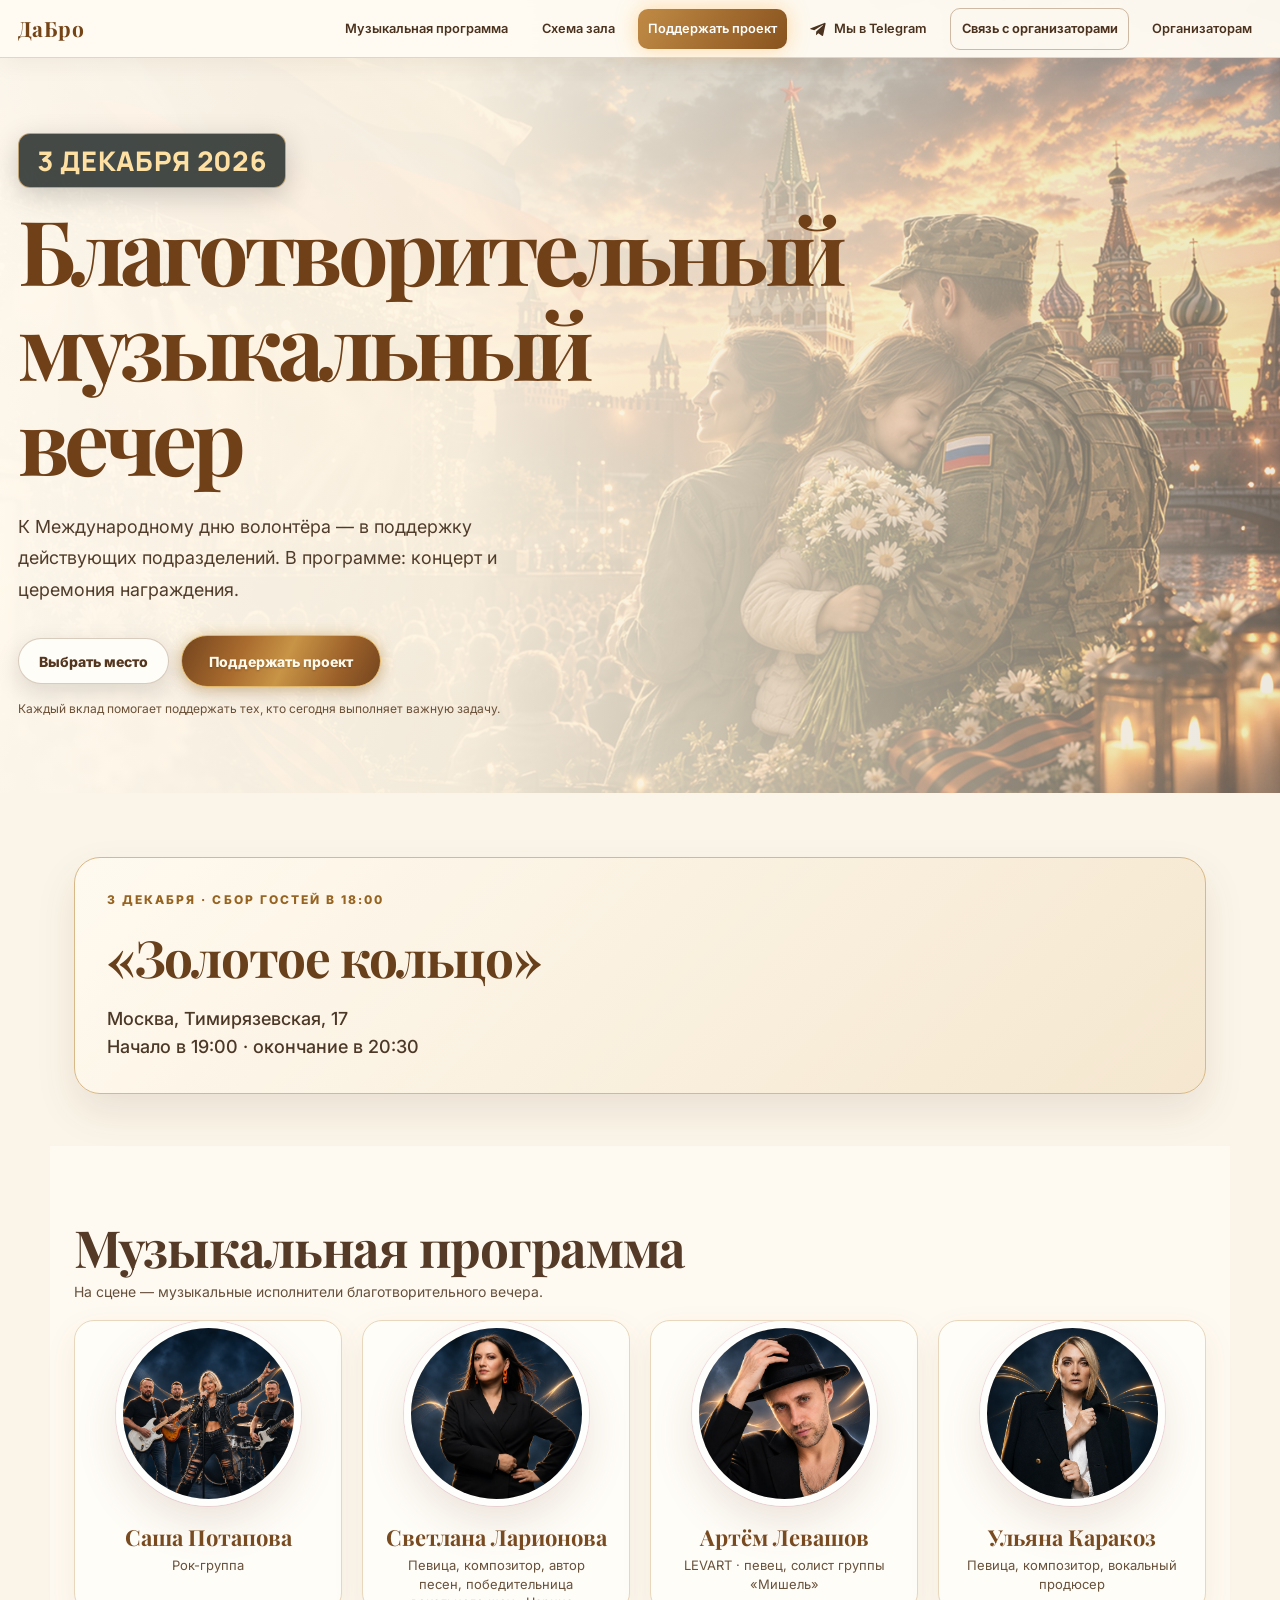
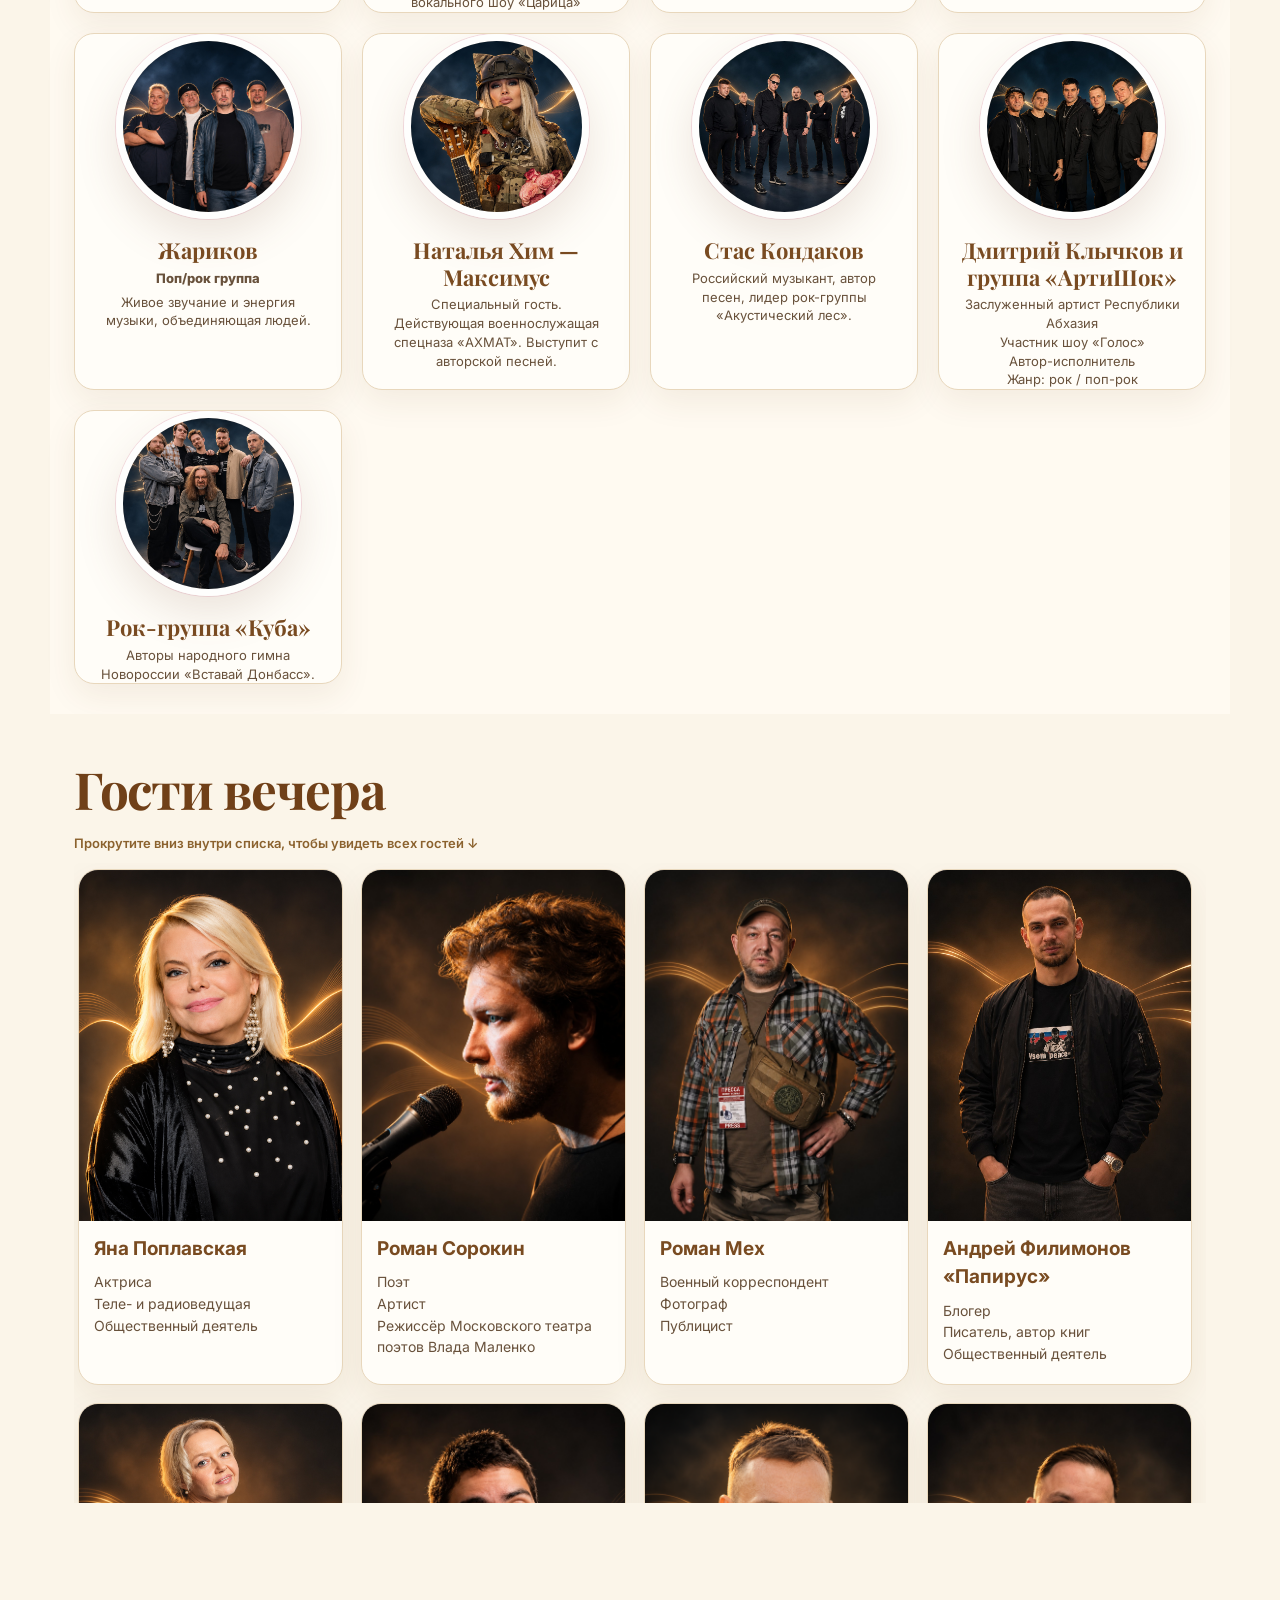
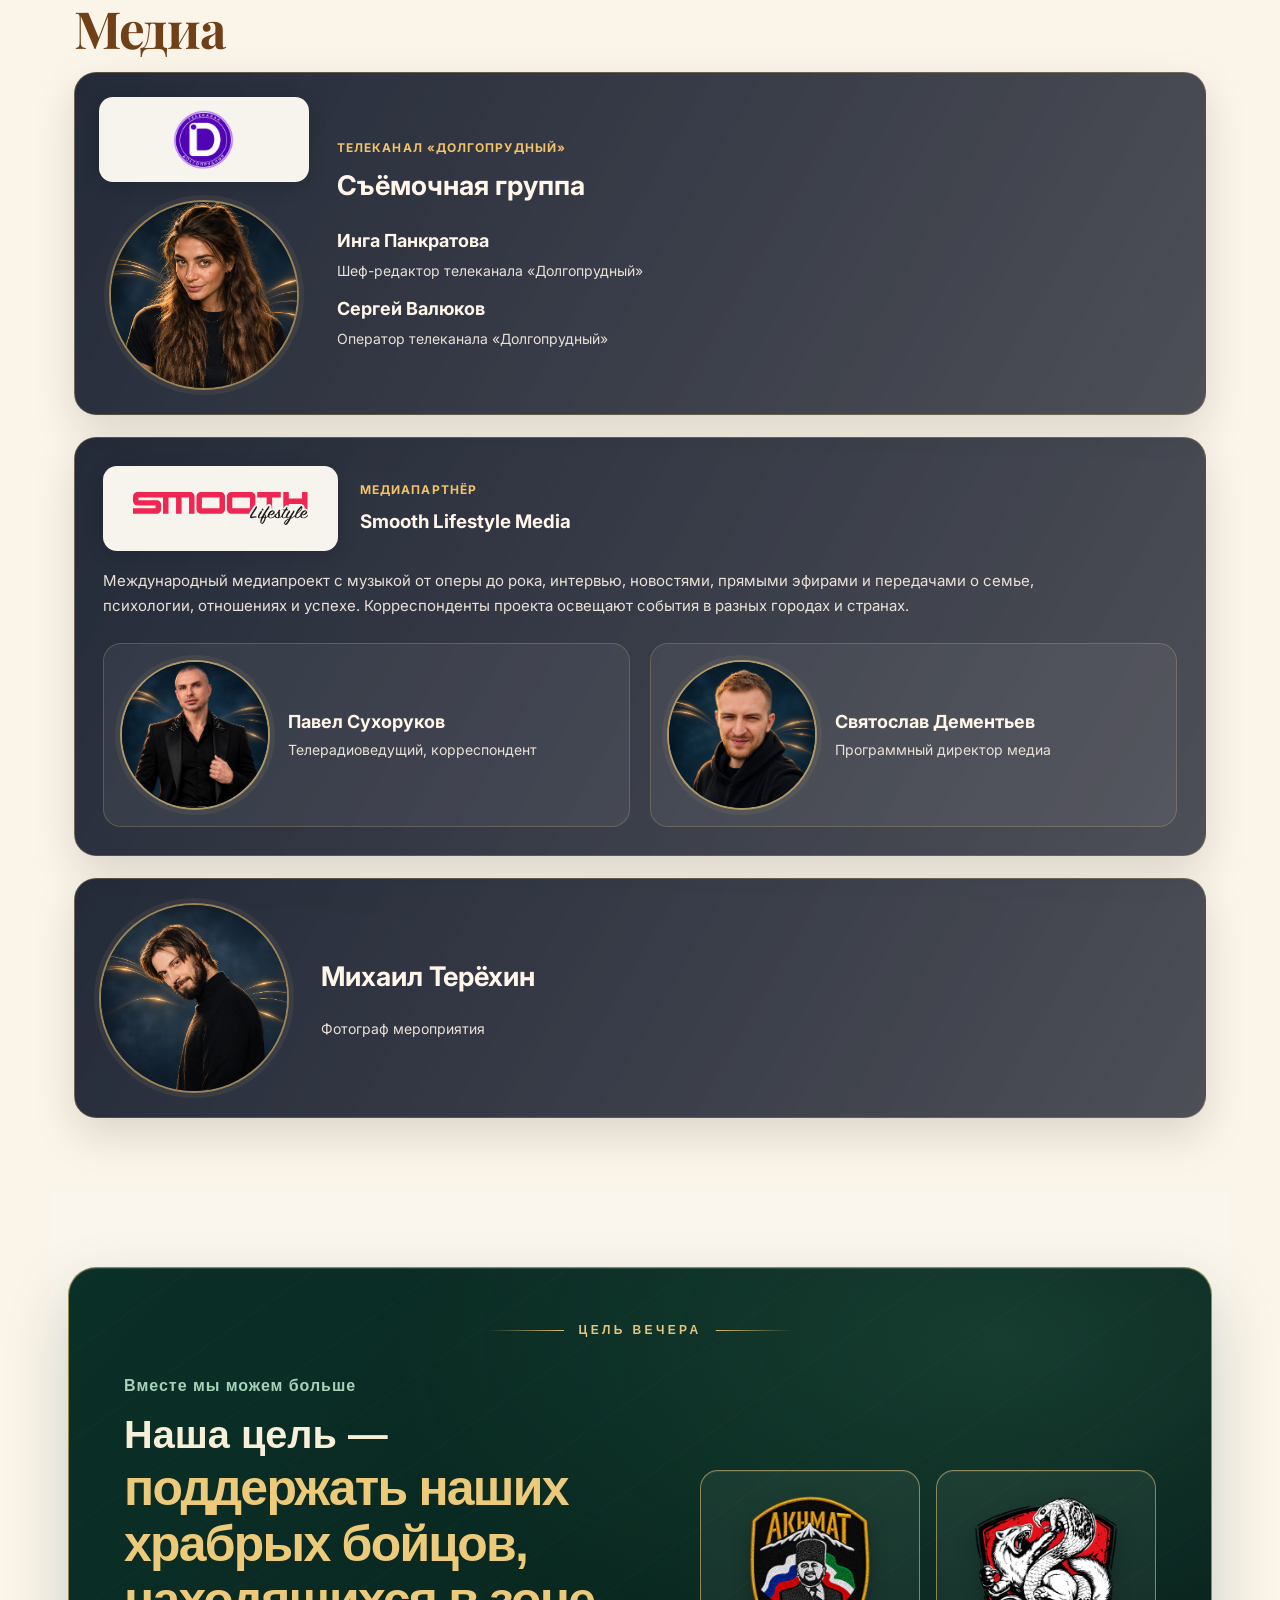
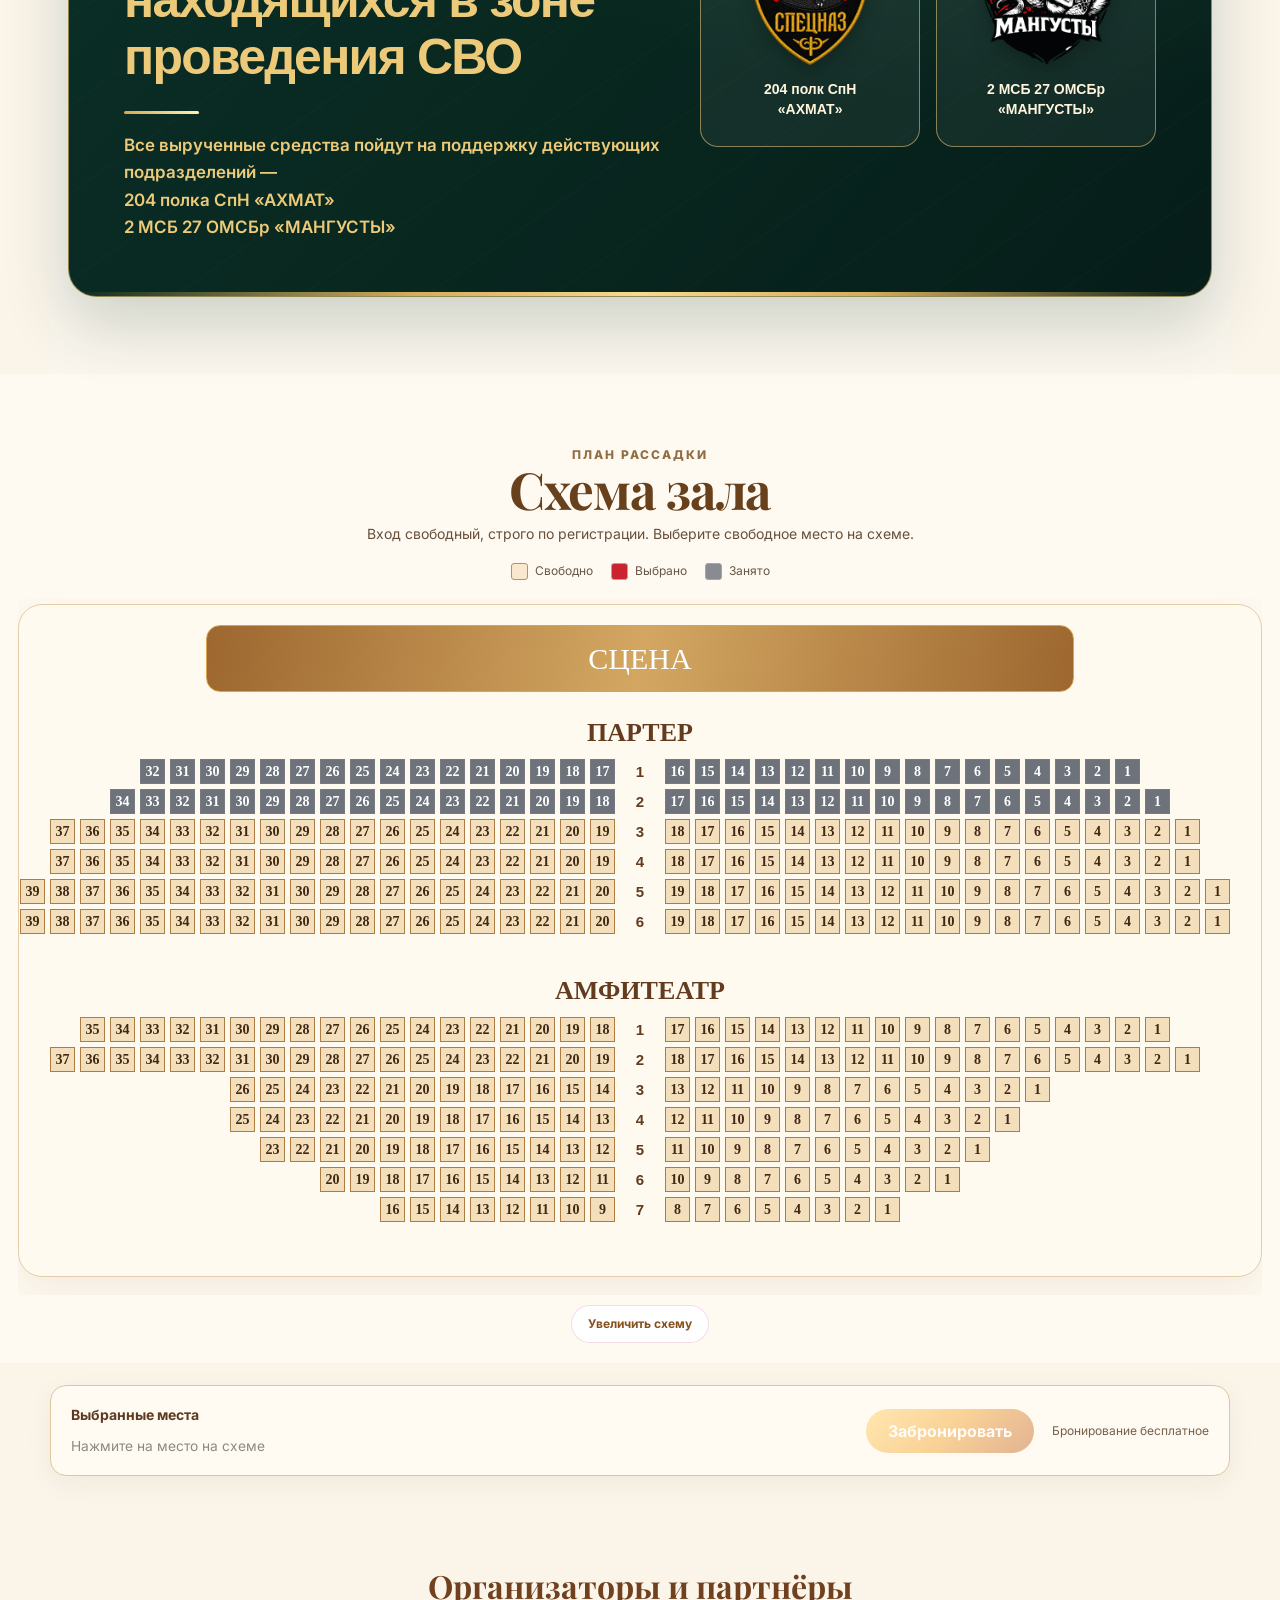
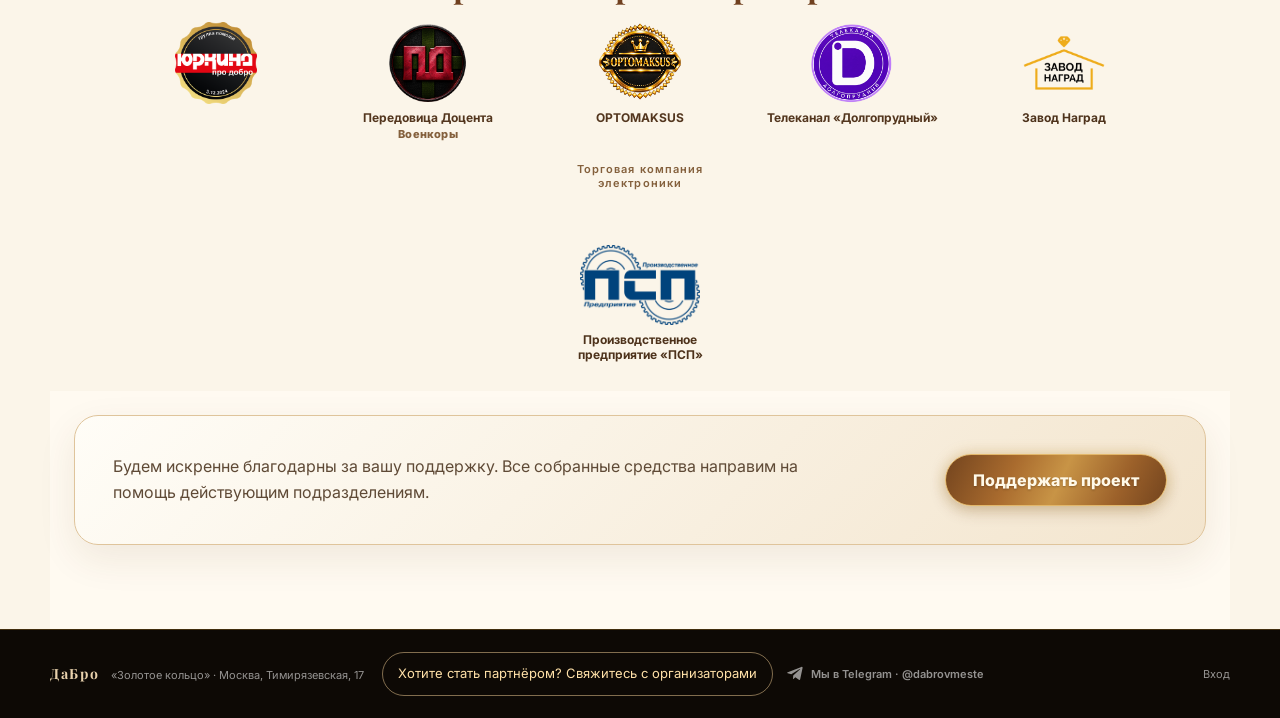
==== commit 108df8b7: "Add files via upload" ====
--- a/index.html
+++ b/index.html
@@ -255,7 +255,7 @@
               <div class="smooth-representative-details"><strong>Павел Сухоруков</strong><span>Телерадиоведущий, корреспондент</span></div>
             </div>
             <div class="smooth-representative">
-              <div class="media-team-photo media-team-photo--placeholder" aria-label="Место для фотографии Святослава Дементьева"><span>Фото скоро</span></div>
+              <div class="media-team-photo"><img src="images/guests/svyatoslav-dementyev.png" alt="Святослав Дементьев" loading="lazy"></div>
               <div class="smooth-representative-details"><strong>Святослав Дементьев</strong><span>Программный директор медиа</span></div>
             </div>
           </div>
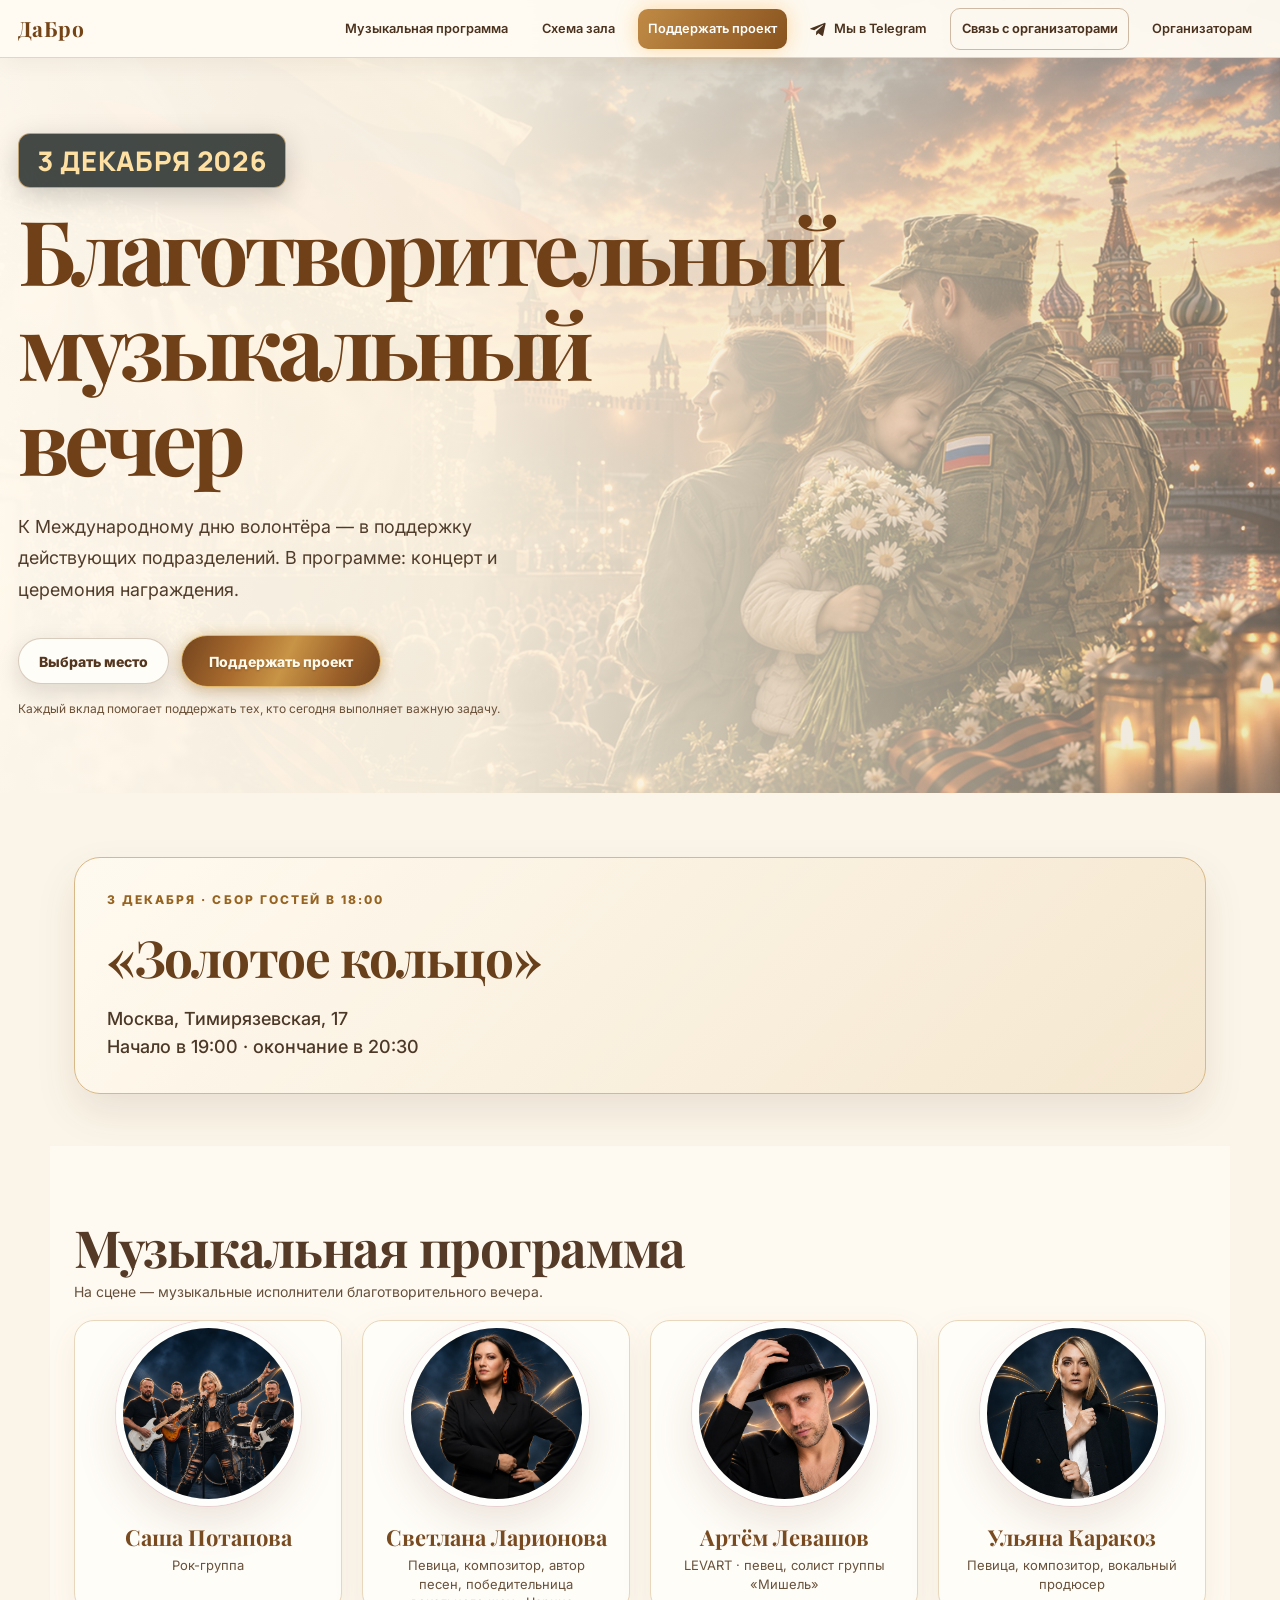
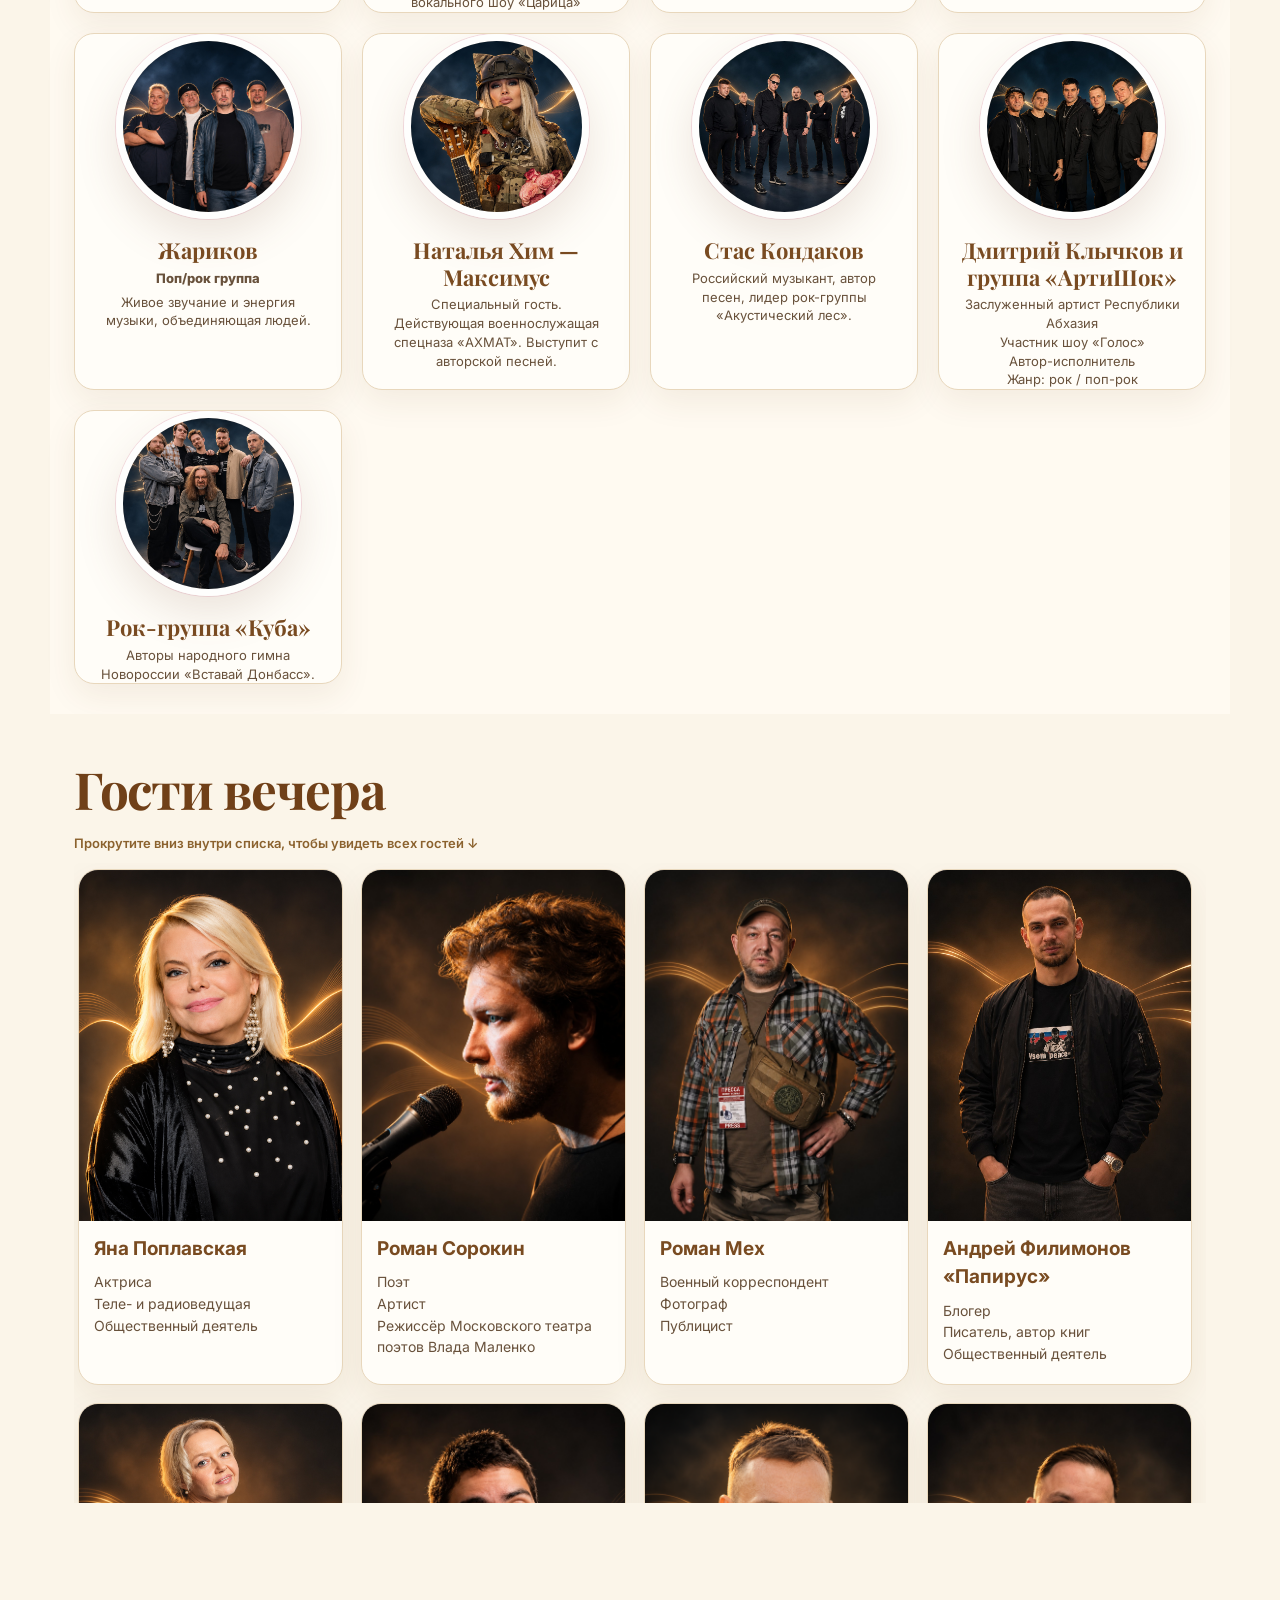
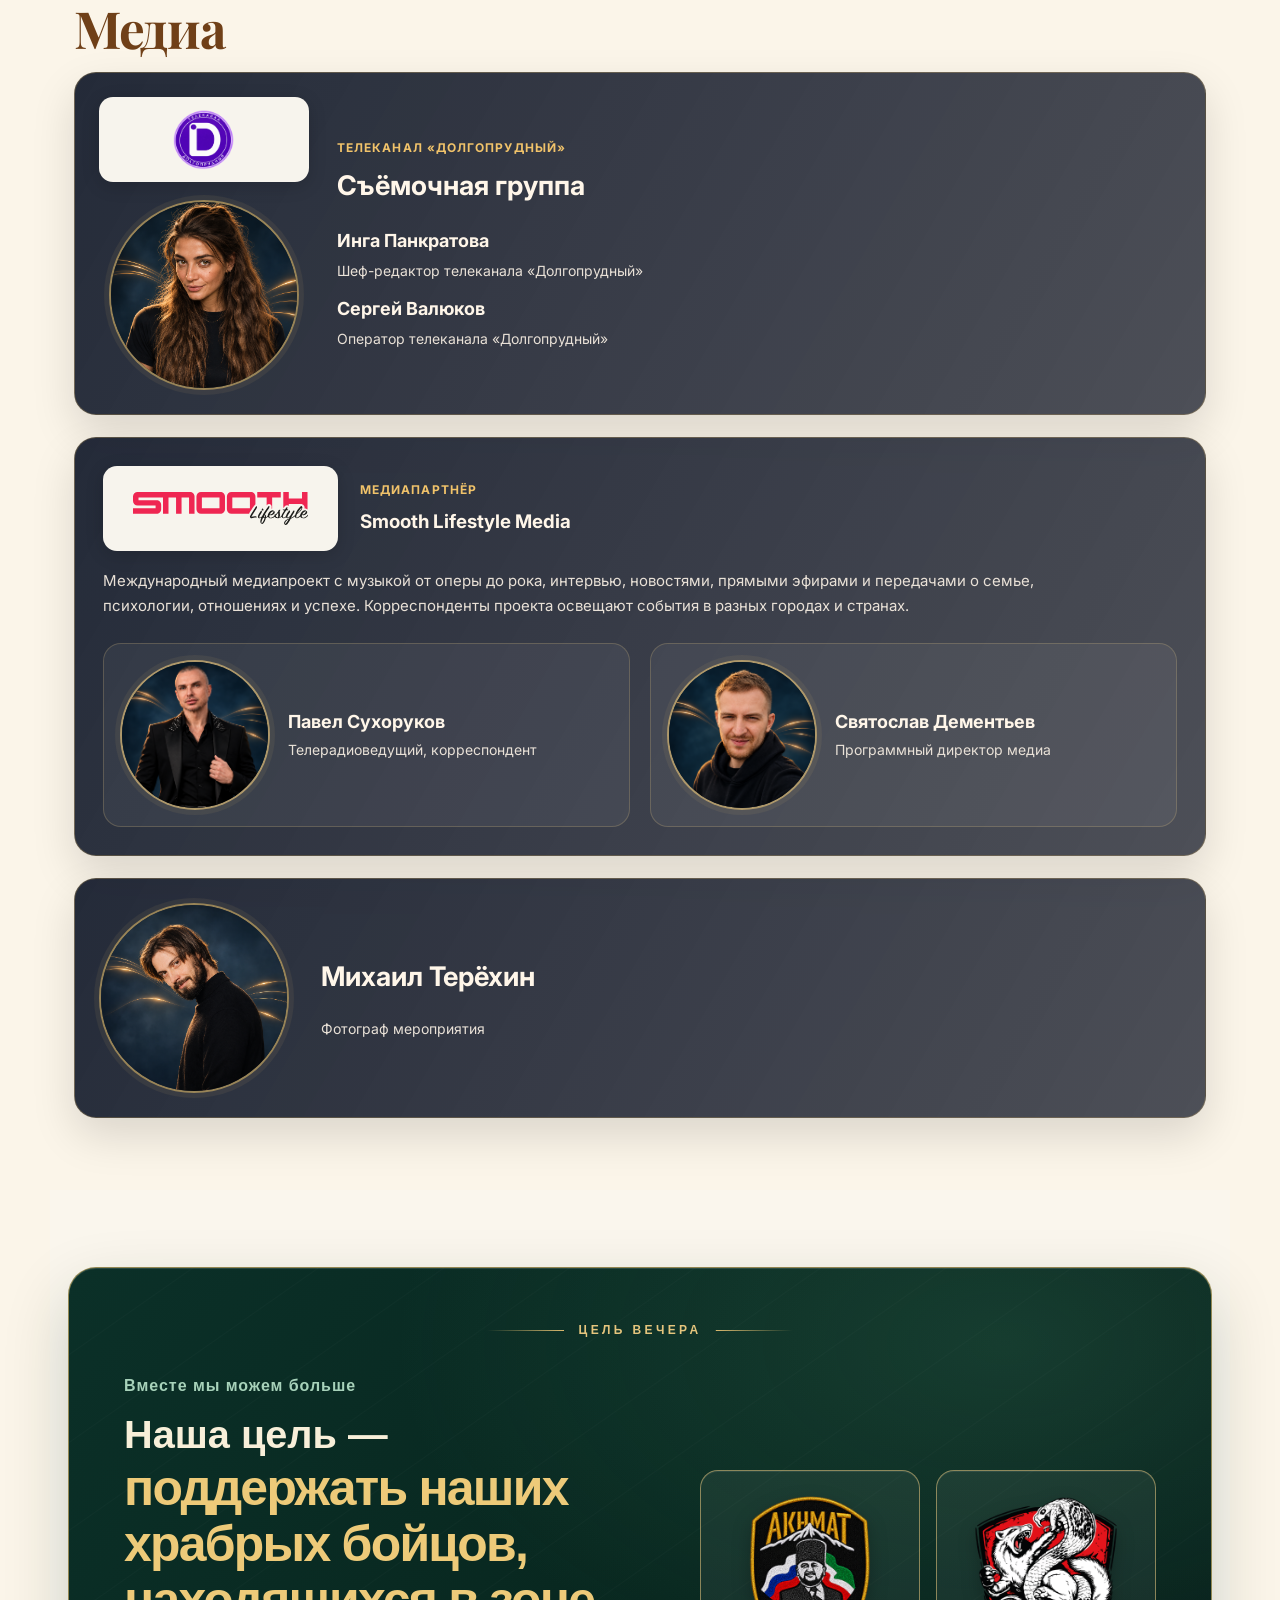
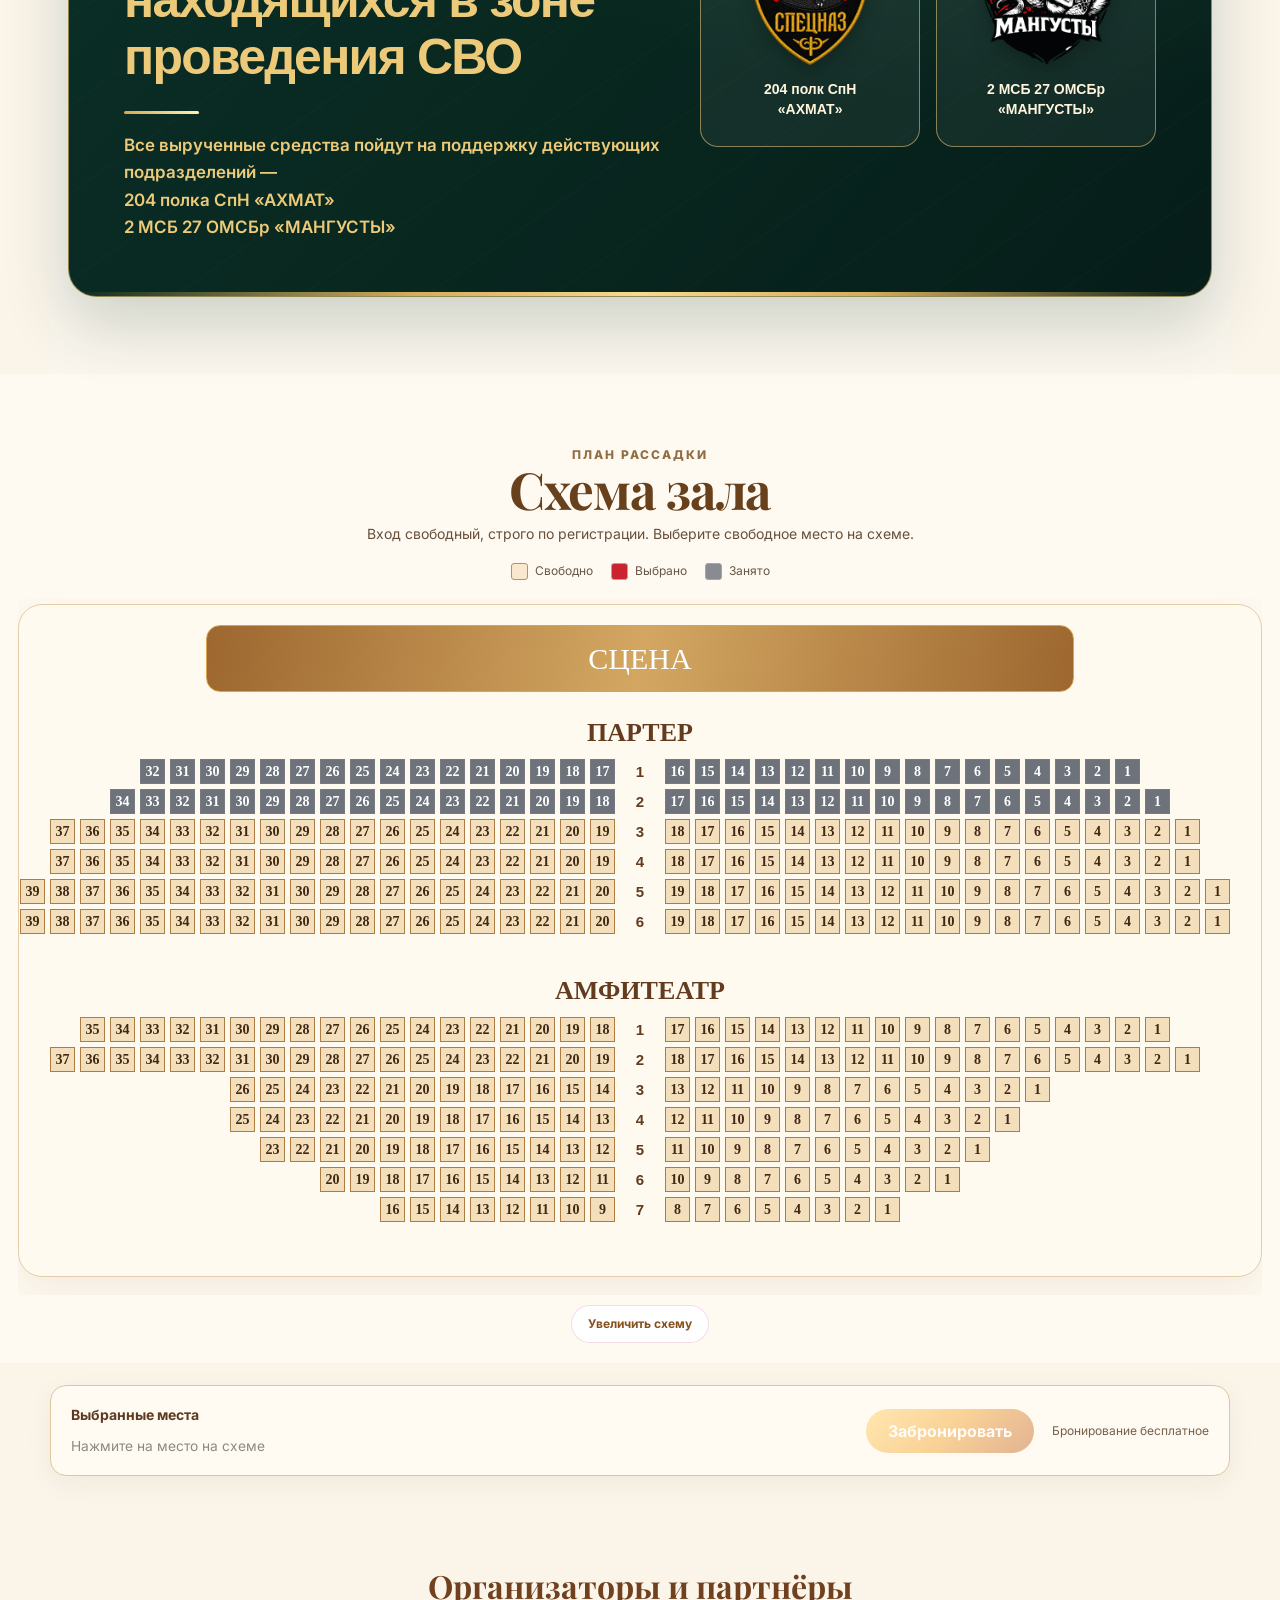
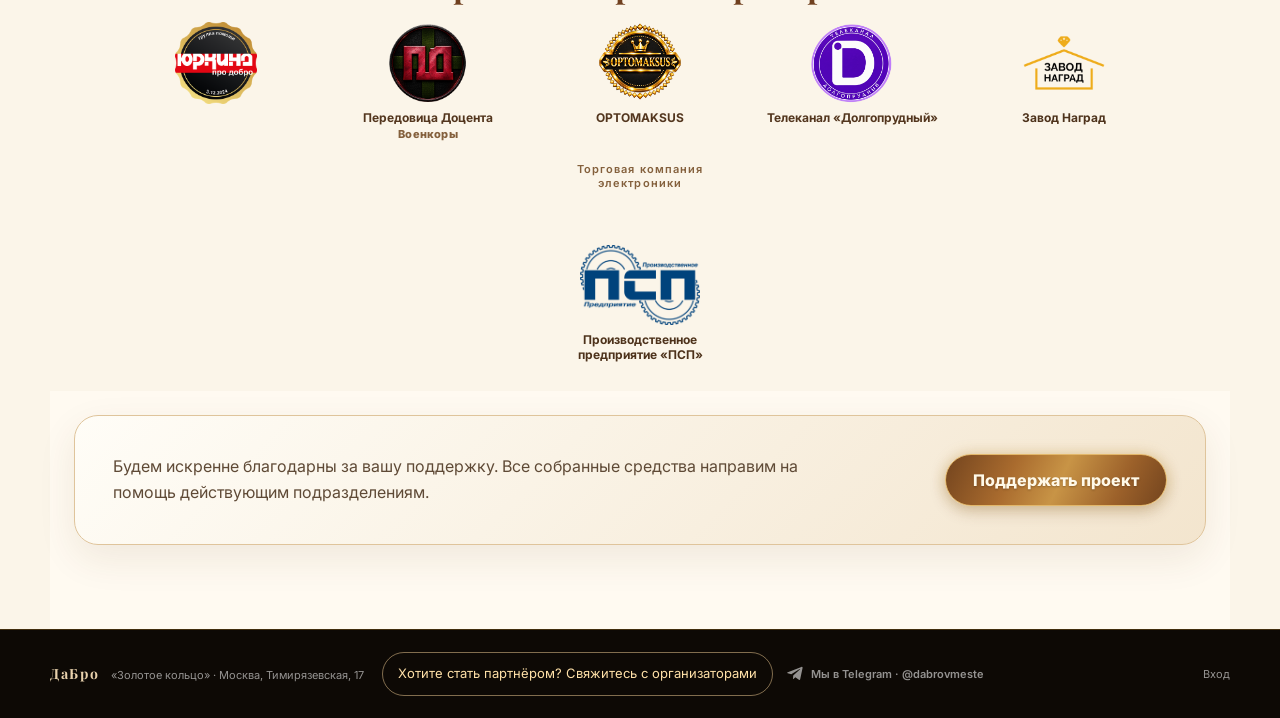
==== commit 8a27dfc9: "Add files via upload" ====
--- a/index.html
+++ b/index.html
@@ -80,7 +80,7 @@
       <ul class="nav-links" id="navLinks">
         <li><a href="#artists">Музыкальная программа</a></li>
         <li><a href="#hall">Схема зала</a></li>
-        <li><a class="nav-donate" href="https://www.donationalerts.com/r/dabro_vmeste" target="_blank" rel="noopener noreferrer">Поддержать проект</a></li>
+        <li><a class="nav-donate" href="https://yoomoney.ru/to/4100119696059724" target="_blank" rel="noopener noreferrer">Поддержать проект</a></li>
         <li><a class="nav-telegram-link" href="https://t.me/dabrovmeste" target="_blank" rel="noopener noreferrer"><svg class="telegram-icon" viewBox="0 0 24 24" width="17" height="17" aria-hidden="true" focusable="false"><path fill="currentColor" d="M21.9 4.6 18.6 20c-.2 1.1-.9 1.4-1.8.9l-5-3.7-2.4 2.3c-.3.3-.5.5-1 .5l.4-5.2L18.5 6c.4-.4-.1-.6-.6-.3L6 13.2l-5-1.6c-1.1-.3-1.1-1 .2-1.5L20.3 2.7c1.2-.5 2.1.3 1.6 1.9Z"/></svg><span>Мы в Telegram</span></a></li>
         <li><button class="nav-contact-link" id="openContact" type="button">Связь с организаторами</button></li>
         <li><a href="admin.html">Организаторам</a></li>
@@ -100,7 +100,7 @@
           <p class="hero-desc">К Международному дню волонтёра — в поддержку действующих подразделений. В программе: концерт и церемония награждения.</p>
           <div class="hero-actions">
             <a class="btn-primary" href="#hall">Выбрать место</a>
-            <a class="btn-donate-hero dabro-support-glow" href="https://www.donationalerts.com/r/dabro_vmeste" target="_blank" rel="noopener noreferrer">Поддержать проект</a>
+            <a class="btn-donate-hero dabro-support-glow" href="https://yoomoney.ru/to/4100119696059724" target="_blank" rel="noopener noreferrer">Поддержать проект</a>
           </div>
           <p class="donation-caption">Каждый вклад помогает поддержать тех, кто сегодня выполняет важную задачу.</p>
         </div>
@@ -337,7 +337,7 @@
     <section class="donation-section" id="donation">
       <div class="donation-card">
         <div><p>Будем искренне благодарны за вашу поддержку. Все собранные средства направим на помощь действующим подразделениям.</p></div>
-        <a class="donation-button dabro-support-glow" href="https://www.donationalerts.com/r/dabro_vmeste" target="_blank" rel="noopener noreferrer">Поддержать проект</a>
+        <a class="donation-button dabro-support-glow" href="https://yoomoney.ru/to/4100119696059724" target="_blank" rel="noopener noreferrer">Поддержать проект</a>
       </div>
     </section>
   </main>
@@ -357,7 +357,7 @@
 
   <div class="modal-overlay" id="modalSuccess" aria-hidden="true"><div class="modal modal-success" role="dialog" aria-modal="true" aria-labelledby="successTitle">
     <button class="modal-close" id="closeSuccess" type="button" aria-label="Закрыть">&times;</button><div class="success-icon">✓</div><h2 id="successTitle">Место забронировано!</h2><p id="successMessage"></p>
-    <div class="success-donation-prompt"><p>Спасибо, что помогаете добру!</p><a class="btn-donate-after" href="https://www.donationalerts.com/r/dabro_vmeste" target="_blank" rel="noopener noreferrer">Поддержать проект</a><button class="btn-skip" id="btnSkipDonation" type="button">Закрыть</button></div>
+    <div class="success-donation-prompt"><p>Спасибо, что помогаете добру!</p><a class="btn-donate-after" href="https://yoomoney.ru/to/4100119696059724" target="_blank" rel="noopener noreferrer">Поддержать проект</a><button class="btn-skip" id="btnSkipDonation" type="button">Закрыть</button></div>
   </div></div>
 
   <footer class="footer"><div class="footer-minimal"><div><strong>ДаБро</strong><span>«Золотое кольцо» · Москва, Тимирязевская, 17</span></div><span class="footer-links"><button type="button" id="footerPartnerContact" class="footer-partner-link">Хотите стать партнёром? Свяжитесь с организаторами</button><a class="footer-telegram-link" href="https://t.me/dabrovmeste" target="_blank" rel="noopener noreferrer"><svg class="telegram-icon" viewBox="0 0 24 24" width="17" height="17" aria-hidden="true" focusable="false"><path fill="currentColor" d="M21.9 4.6 18.6 20c-.2 1.1-.9 1.4-1.8.9l-5-3.7-2.4 2.3c-.3.3-.5.5-1 .5l.4-5.2L18.5 6c.4-.4-.1-.6-.6-.3L6 13.2l-5-1.6c-1.1-.3-1.1-1 .2-1.5L20.3 2.7c1.2-.5 2.1.3 1.6 1.9Z"/></svg><span>Мы в Telegram · @dabrovmeste</span></a><a class="footer-admin-login" href="admin.html">Вход</a></span></div></footer>
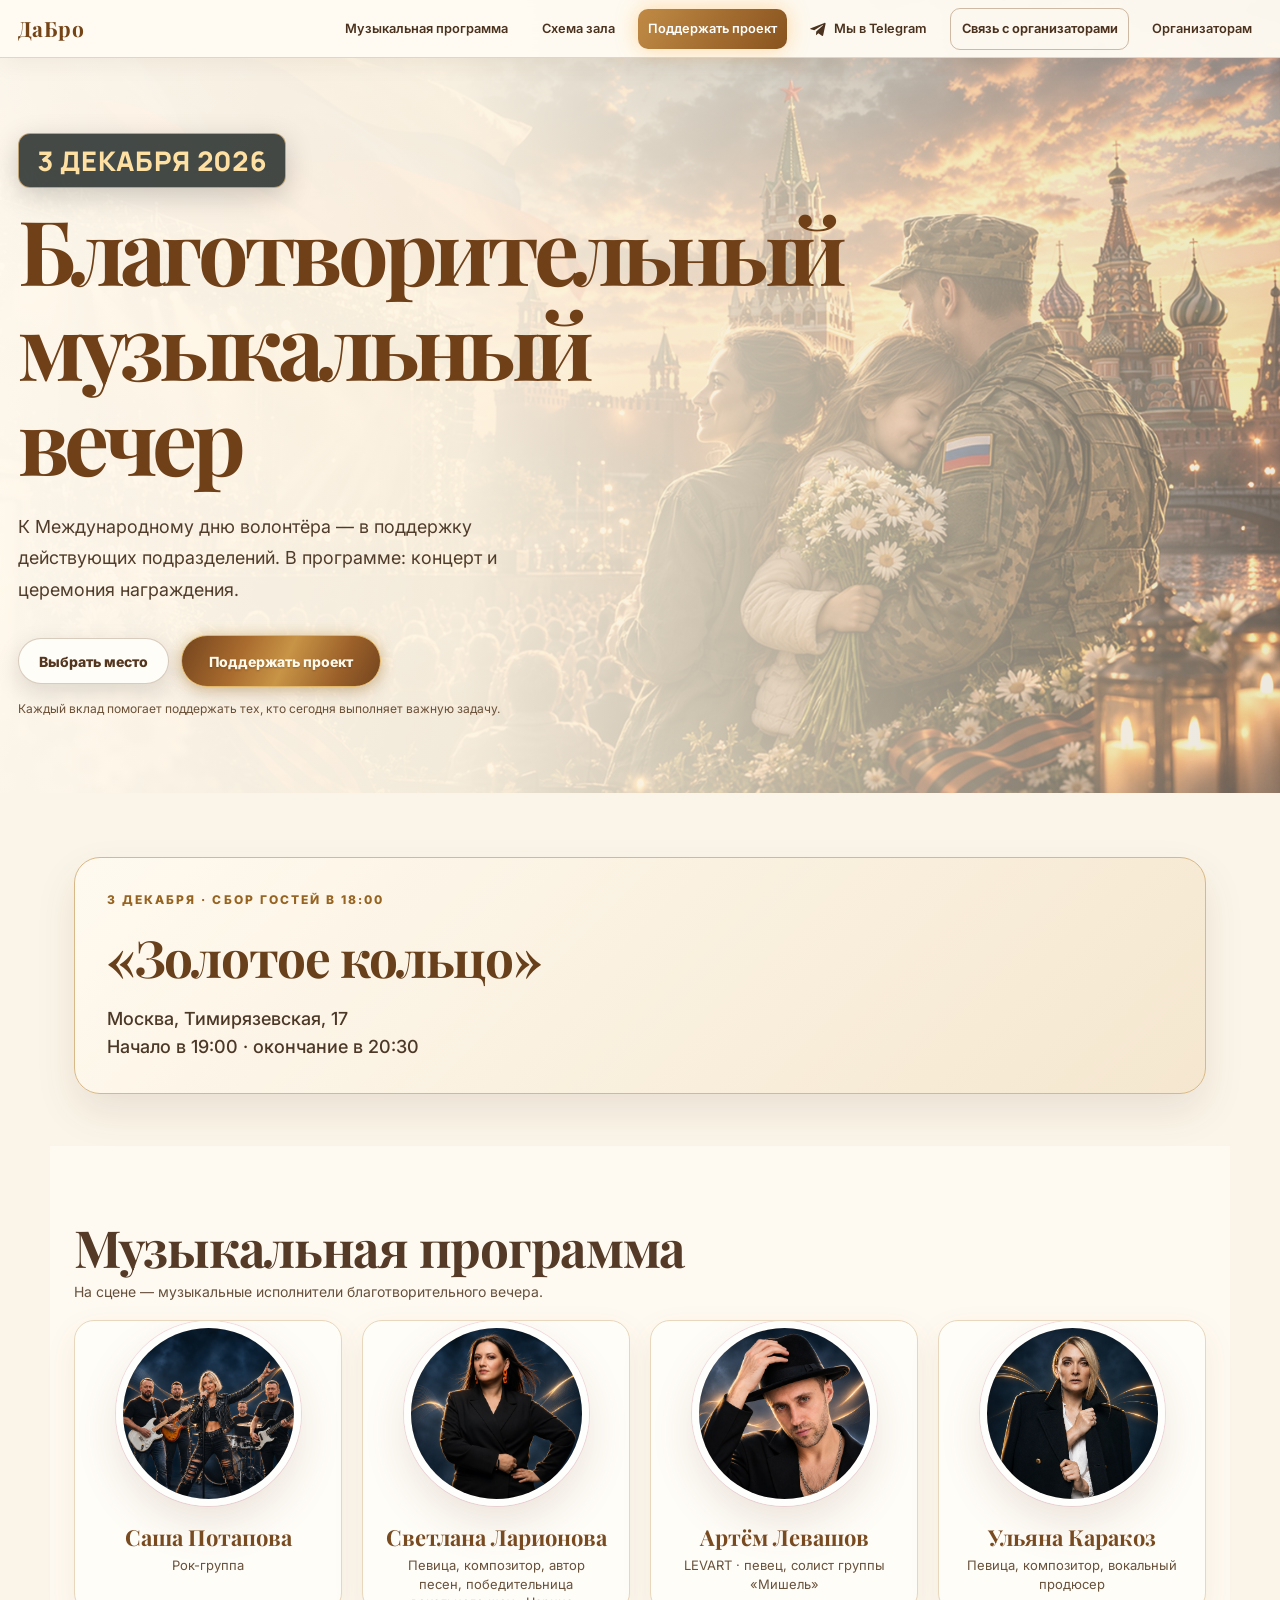
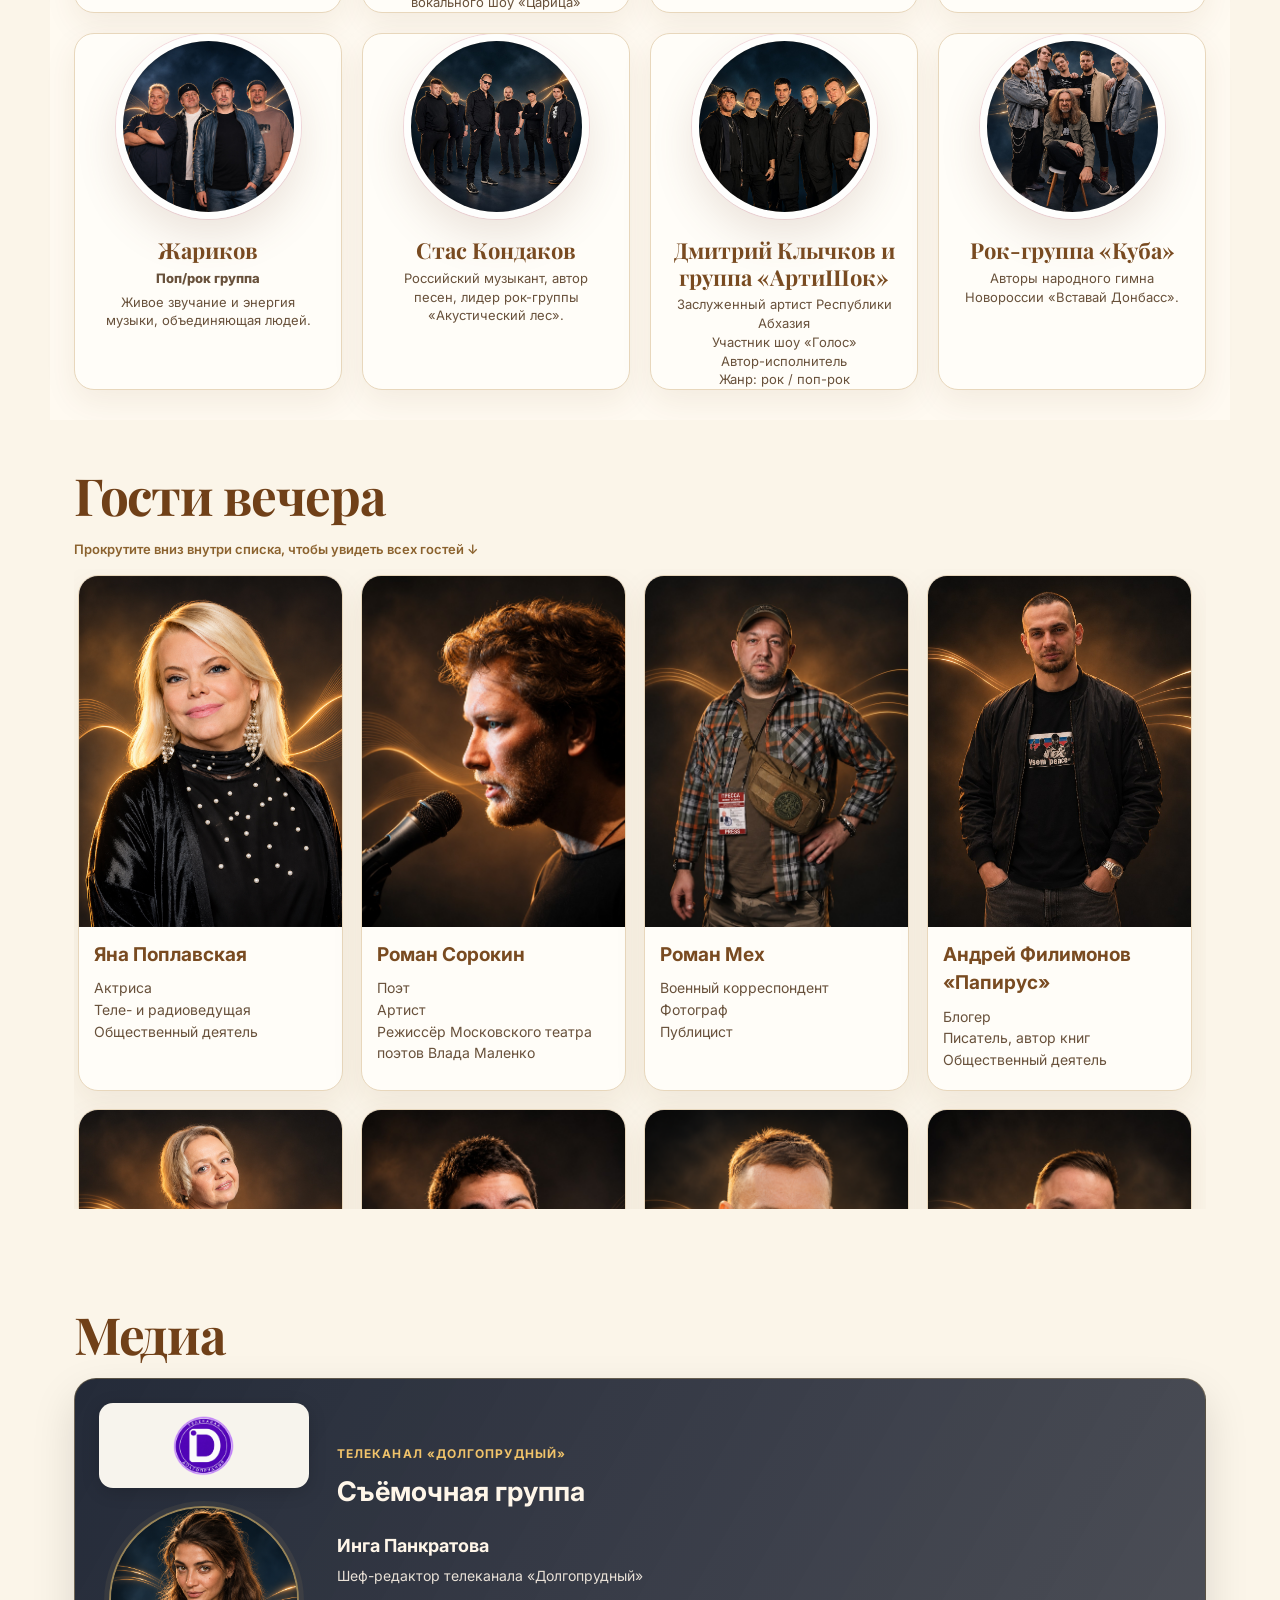
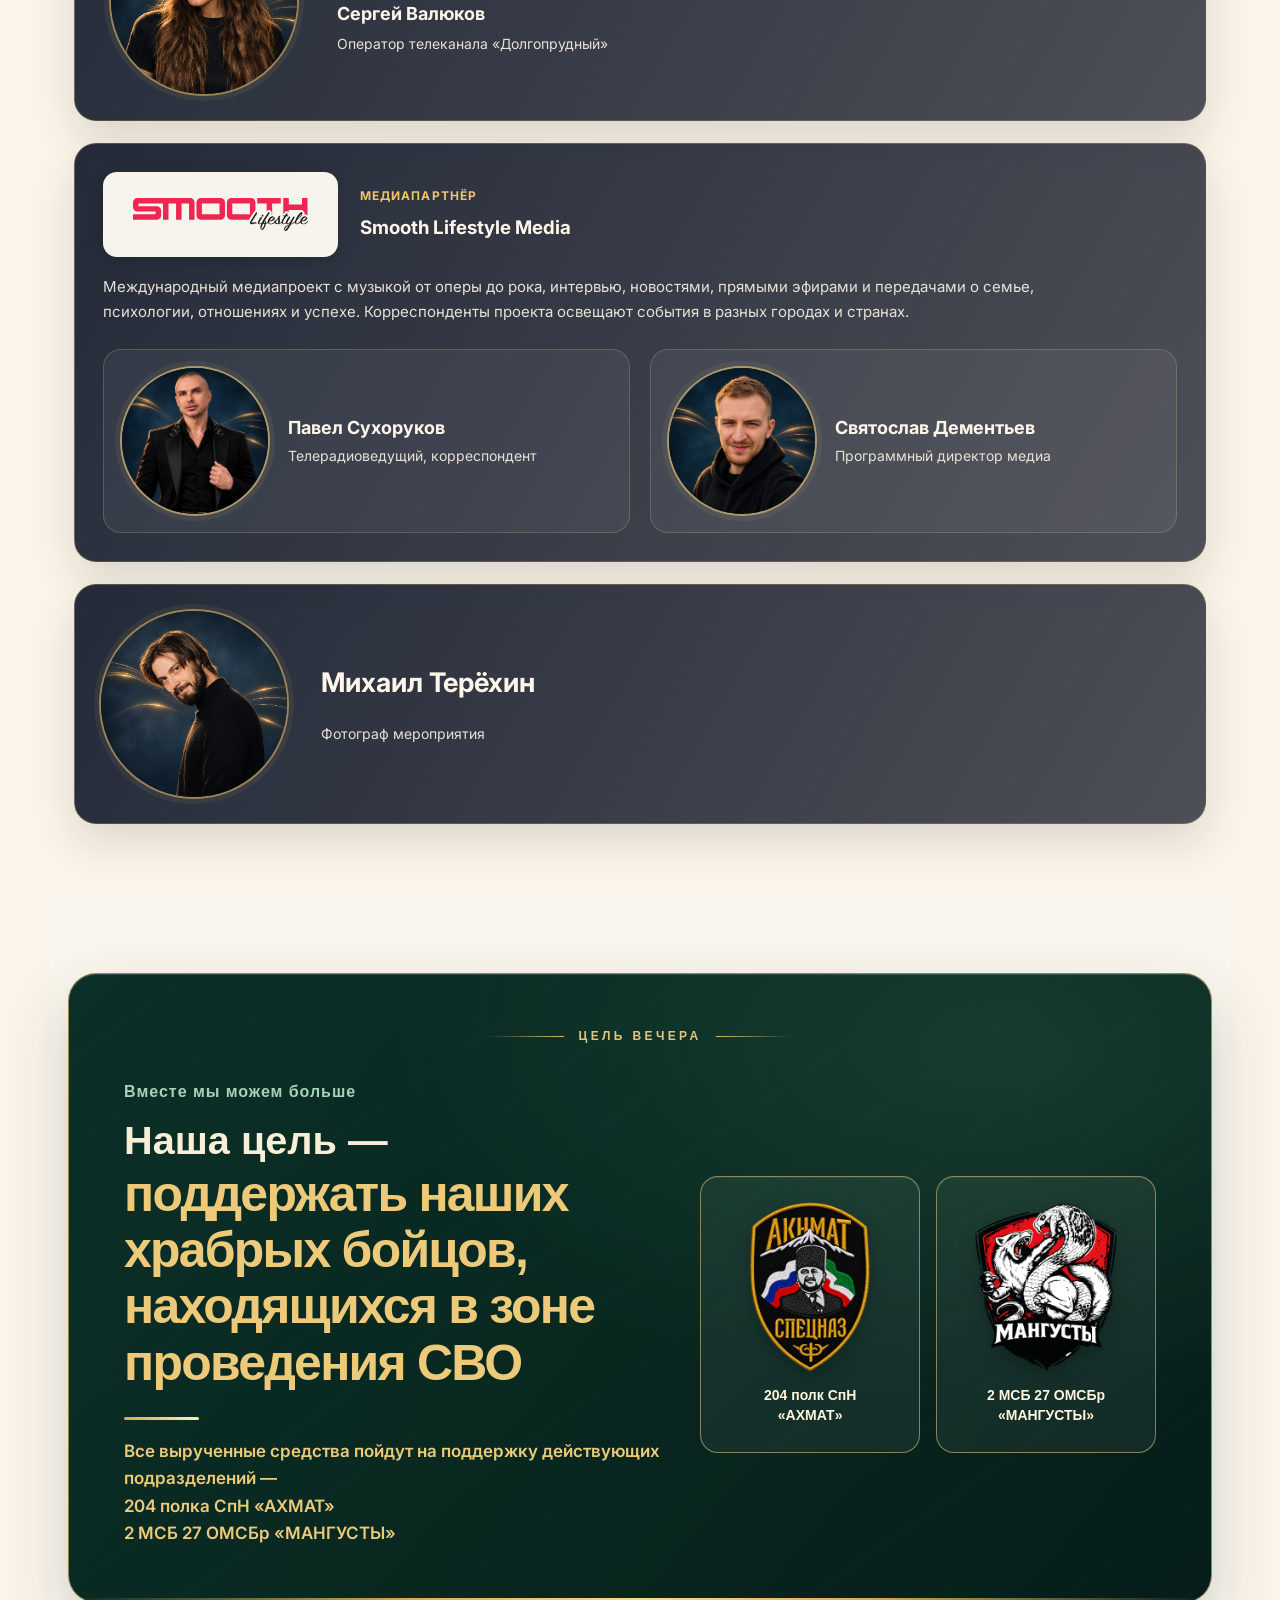
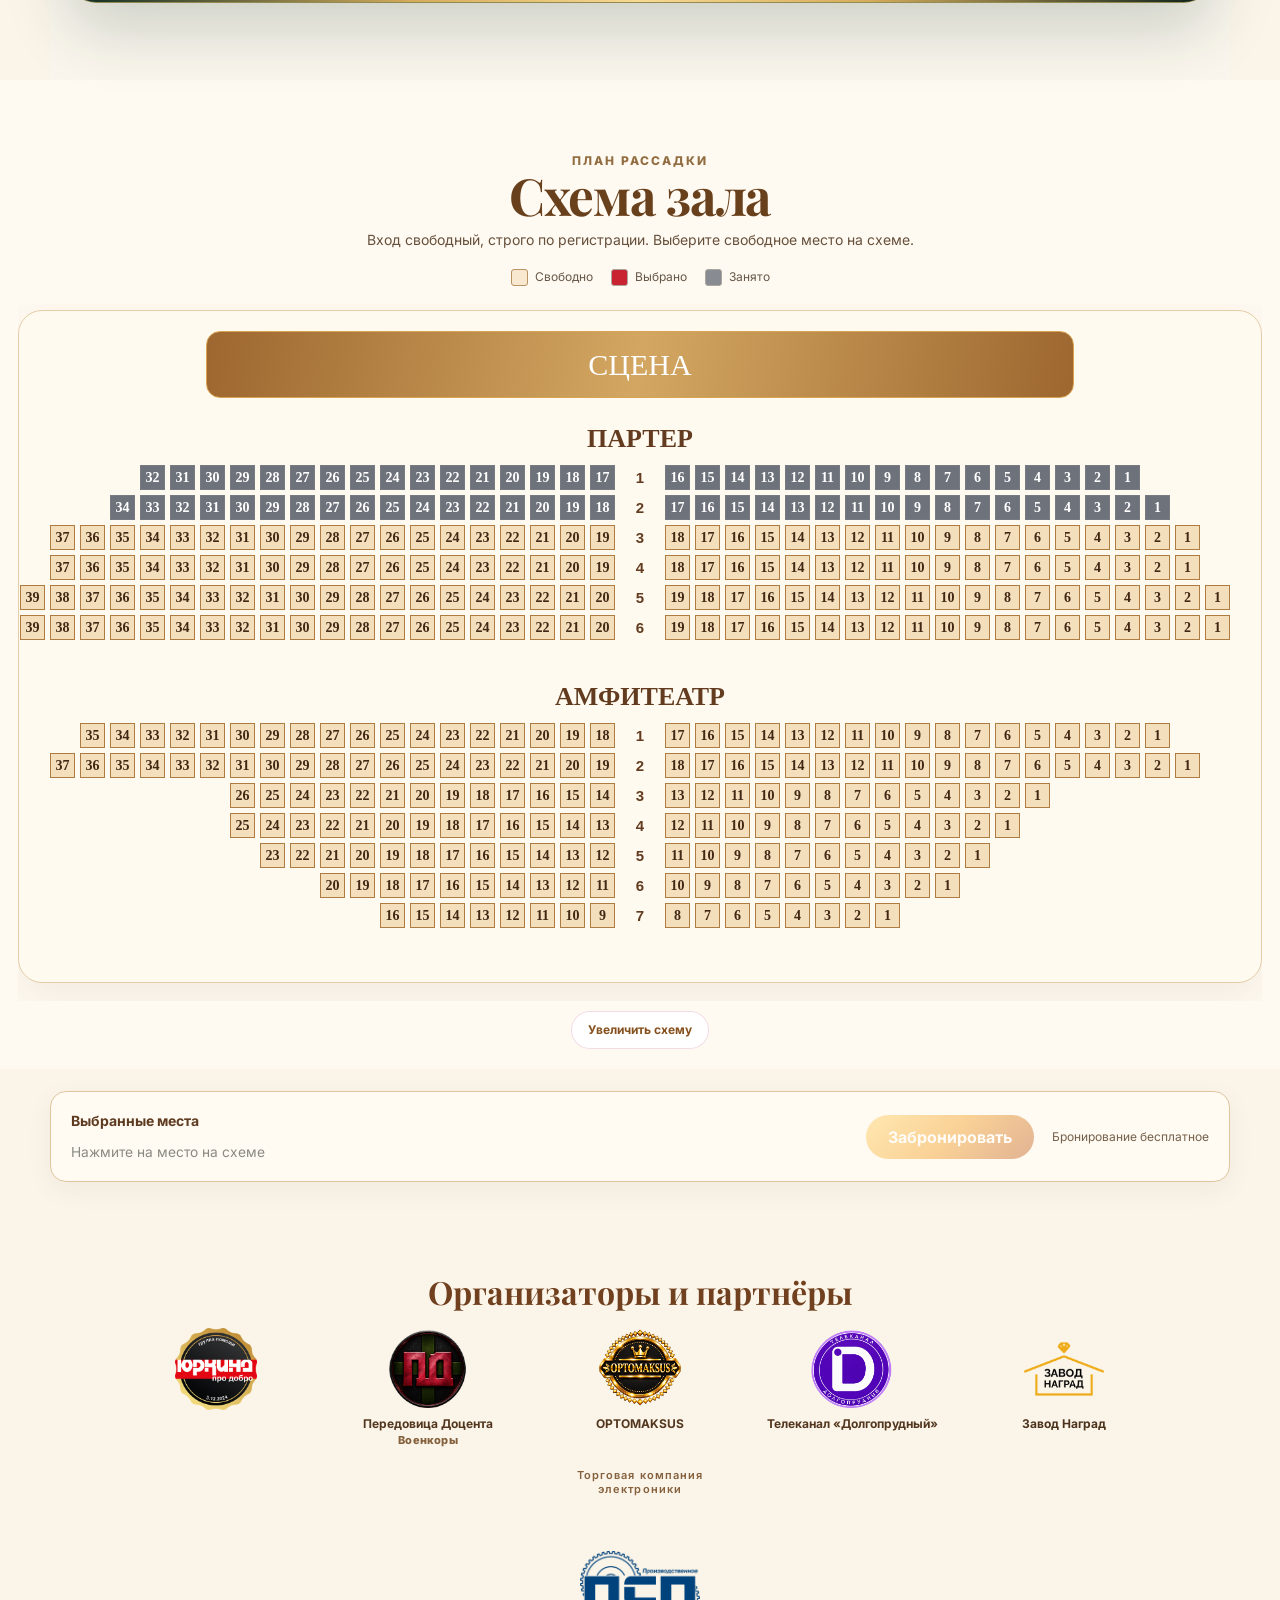
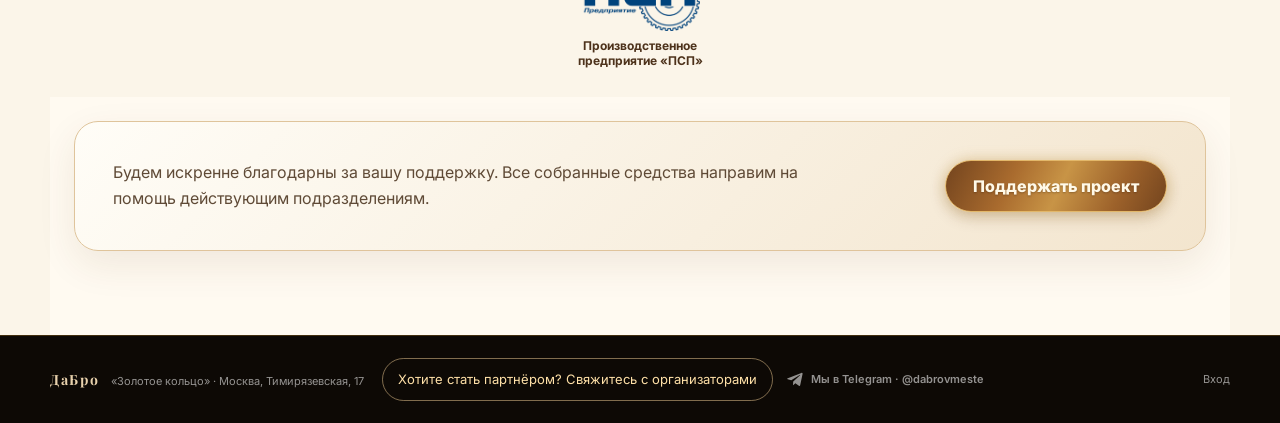
==== commit d6b8f5c8: "Add files via upload" ====
--- a/index.html
+++ b/index.html
@@ -147,10 +147,6 @@
           <h3>Жариков</h3><p><span class="artist-genre">Поп/рок группа</span><span class="artist-description">Живое звучание и энергия музыки, объединяющая людей.</span></p>
         </article>
         <article class="artist-card">
-          <div class="artist-photo"><img src="images/artists/natalya-khim-maximus.jpg" alt="Наталья Хим — Максимус" loading="lazy" onerror="this.style.display='none'"><span class="photo-fallback">НХ</span></div>
-          <h3>Наталья Хим — Максимус</h3><p>Специальный гость. Действующая военнослужащая спецназа «АХМАТ». Выступит с авторской песней.</p>
-        </article>
-        <article class="artist-card">
           <div class="artist-photo"><img src="images/artists/stas-kondakov-new.jpg" alt="Стас Кондаков" loading="lazy" onerror="this.style.display='none'"><span class="photo-fallback">СК</span></div>
           <h3>Стас Кондаков</h3><p>Российский музыкант, автор песен, лидер рок-группы «Акустический лес».</p>
         </article>
@@ -221,6 +217,11 @@
           <div class="guest-photo"><img src="images/guests/igor-tarasov.png" alt="Игорь Тарасов" loading="lazy" onerror="this.style.display='none'"><span class="photo-fallback">ИТ</span></div>
           <h3>Игорь Тарасов</h3>
           <p class="guest-description">Вокалист группы «Лампасы»</p>
+        </article>
+        <article class="guest-card">
+          <div class="guest-photo"><img src="images/guests/artur-nazarov.png" alt="Назаров Артур Юрьевич" loading="lazy" onerror="this.style.display='none'"><span class="photo-fallback">АН</span></div>
+          <h3>Назаров Артур Юрьевич</h3>
+          <p class="guest-description">Певец, автор патриотических песен<br>Руководитель ЦТИ «Голоса Победы»<br>Член Союза соратников Президента</p>
         </article>
       </div>
     </section>
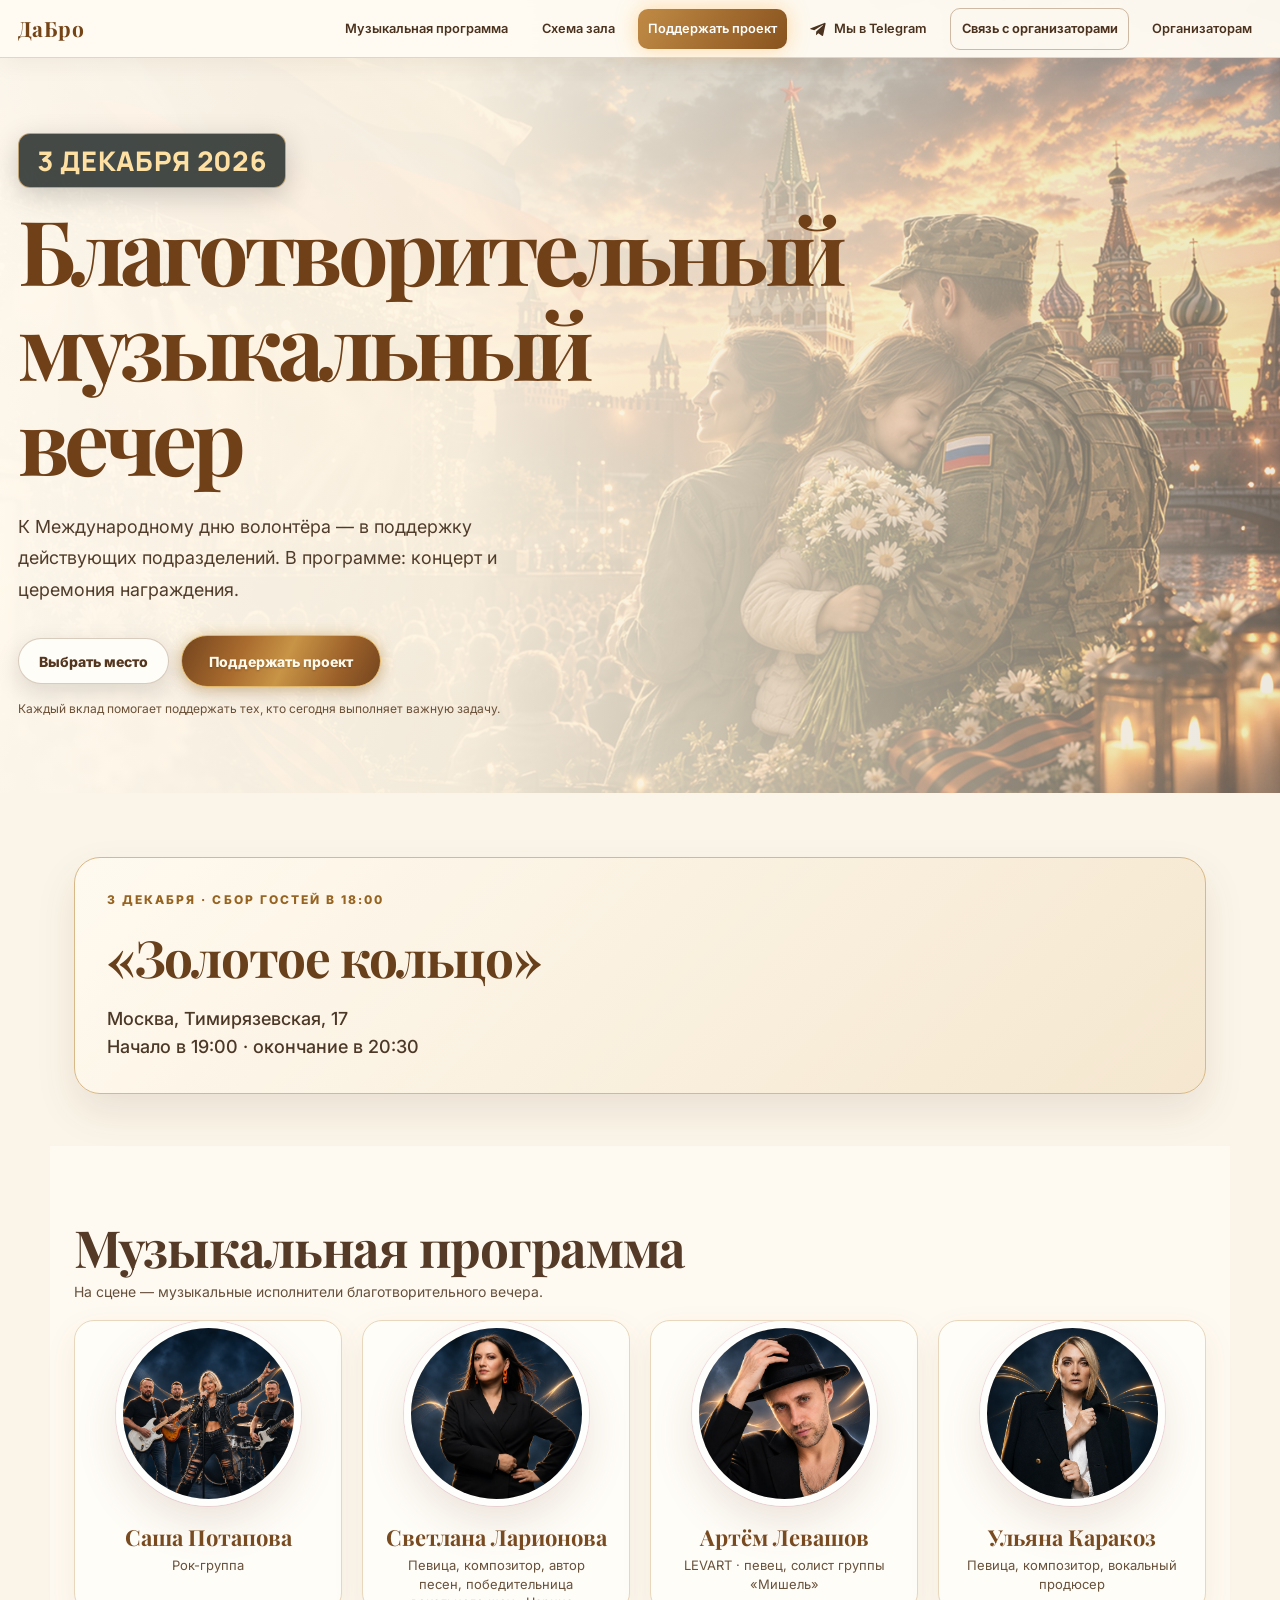
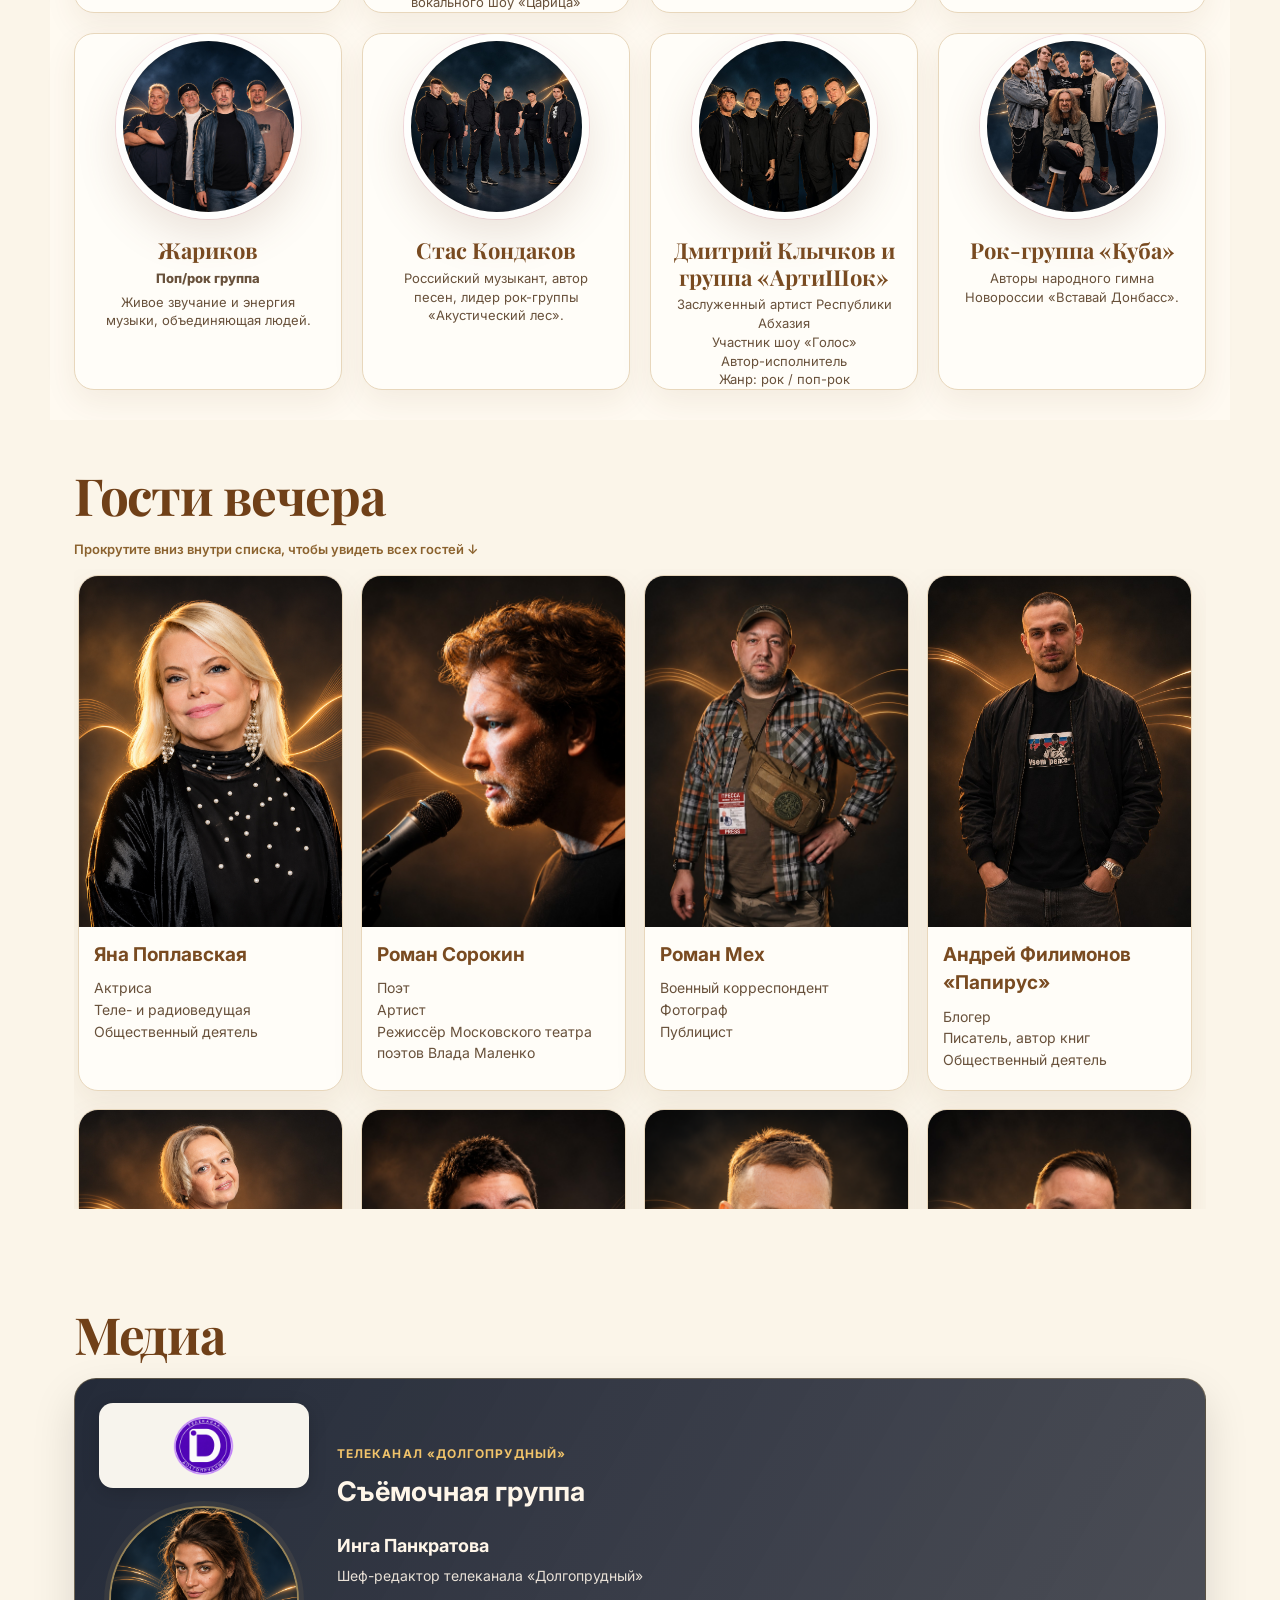
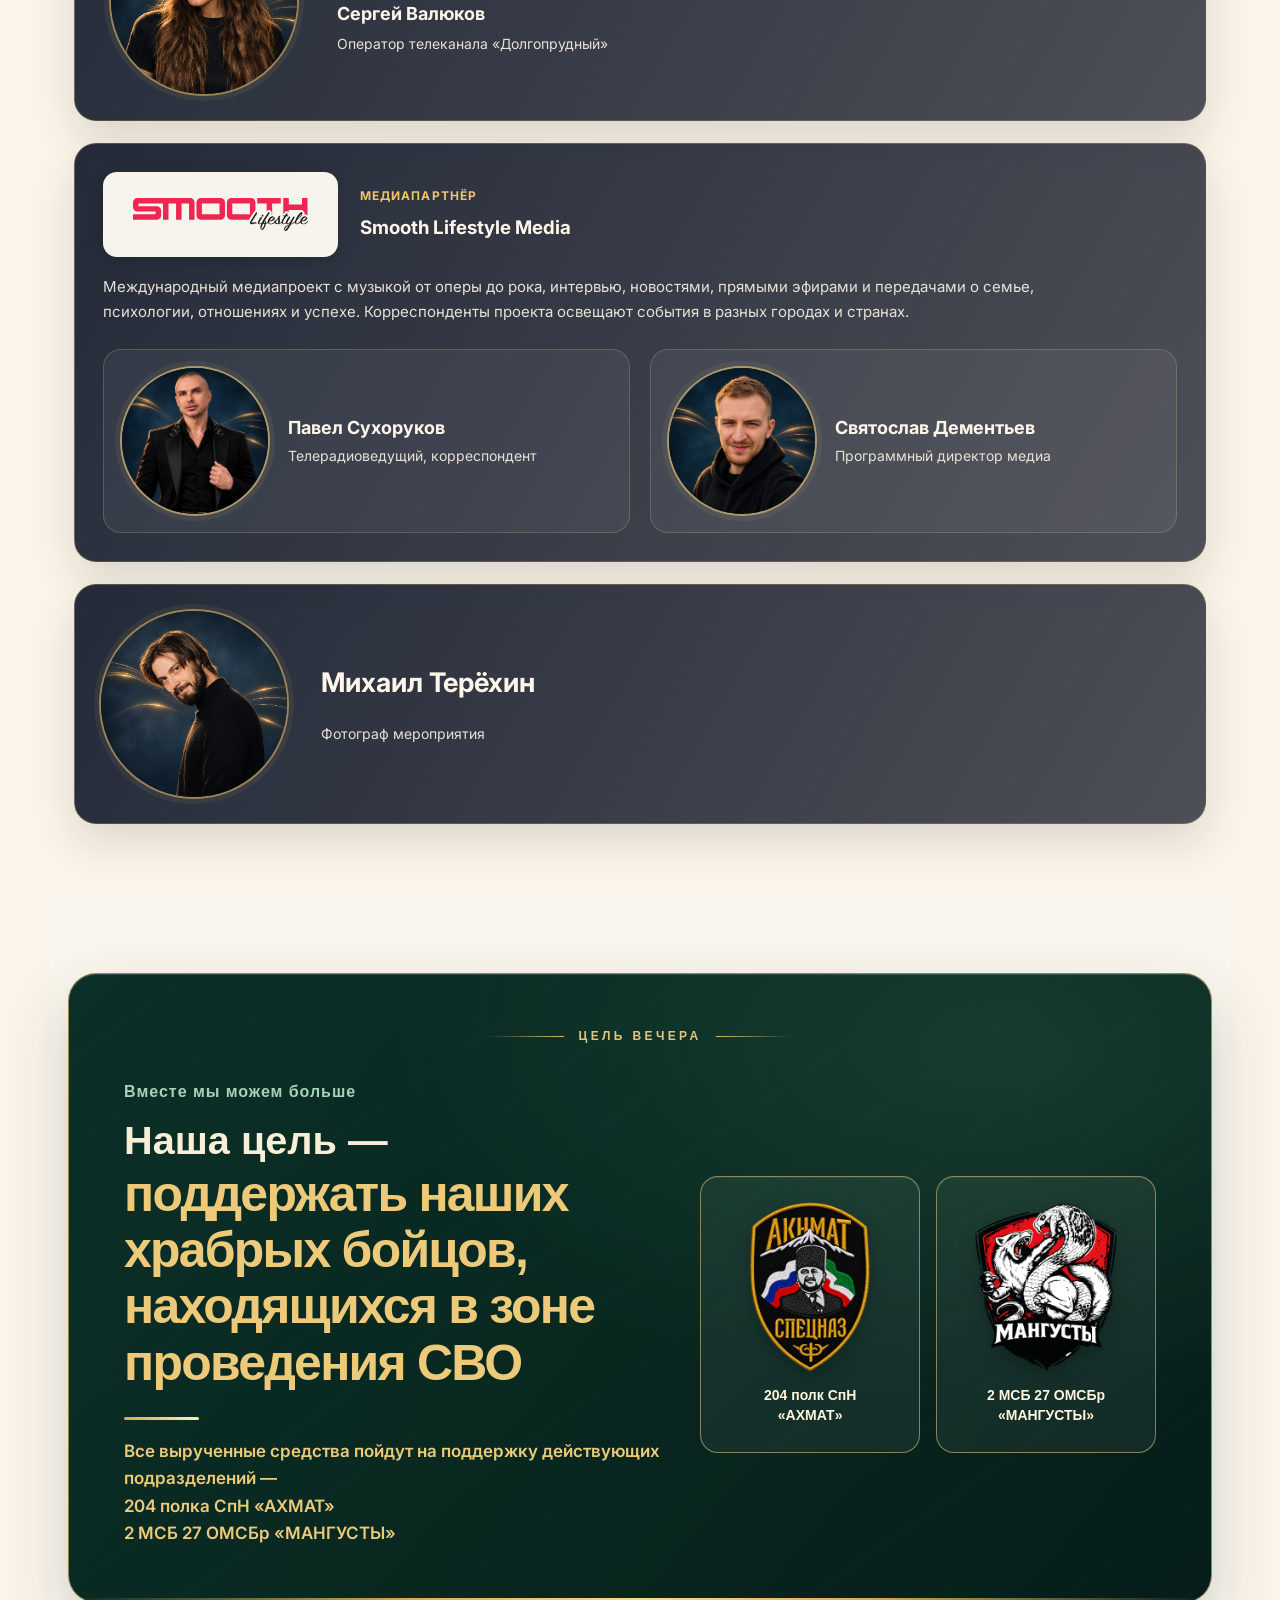
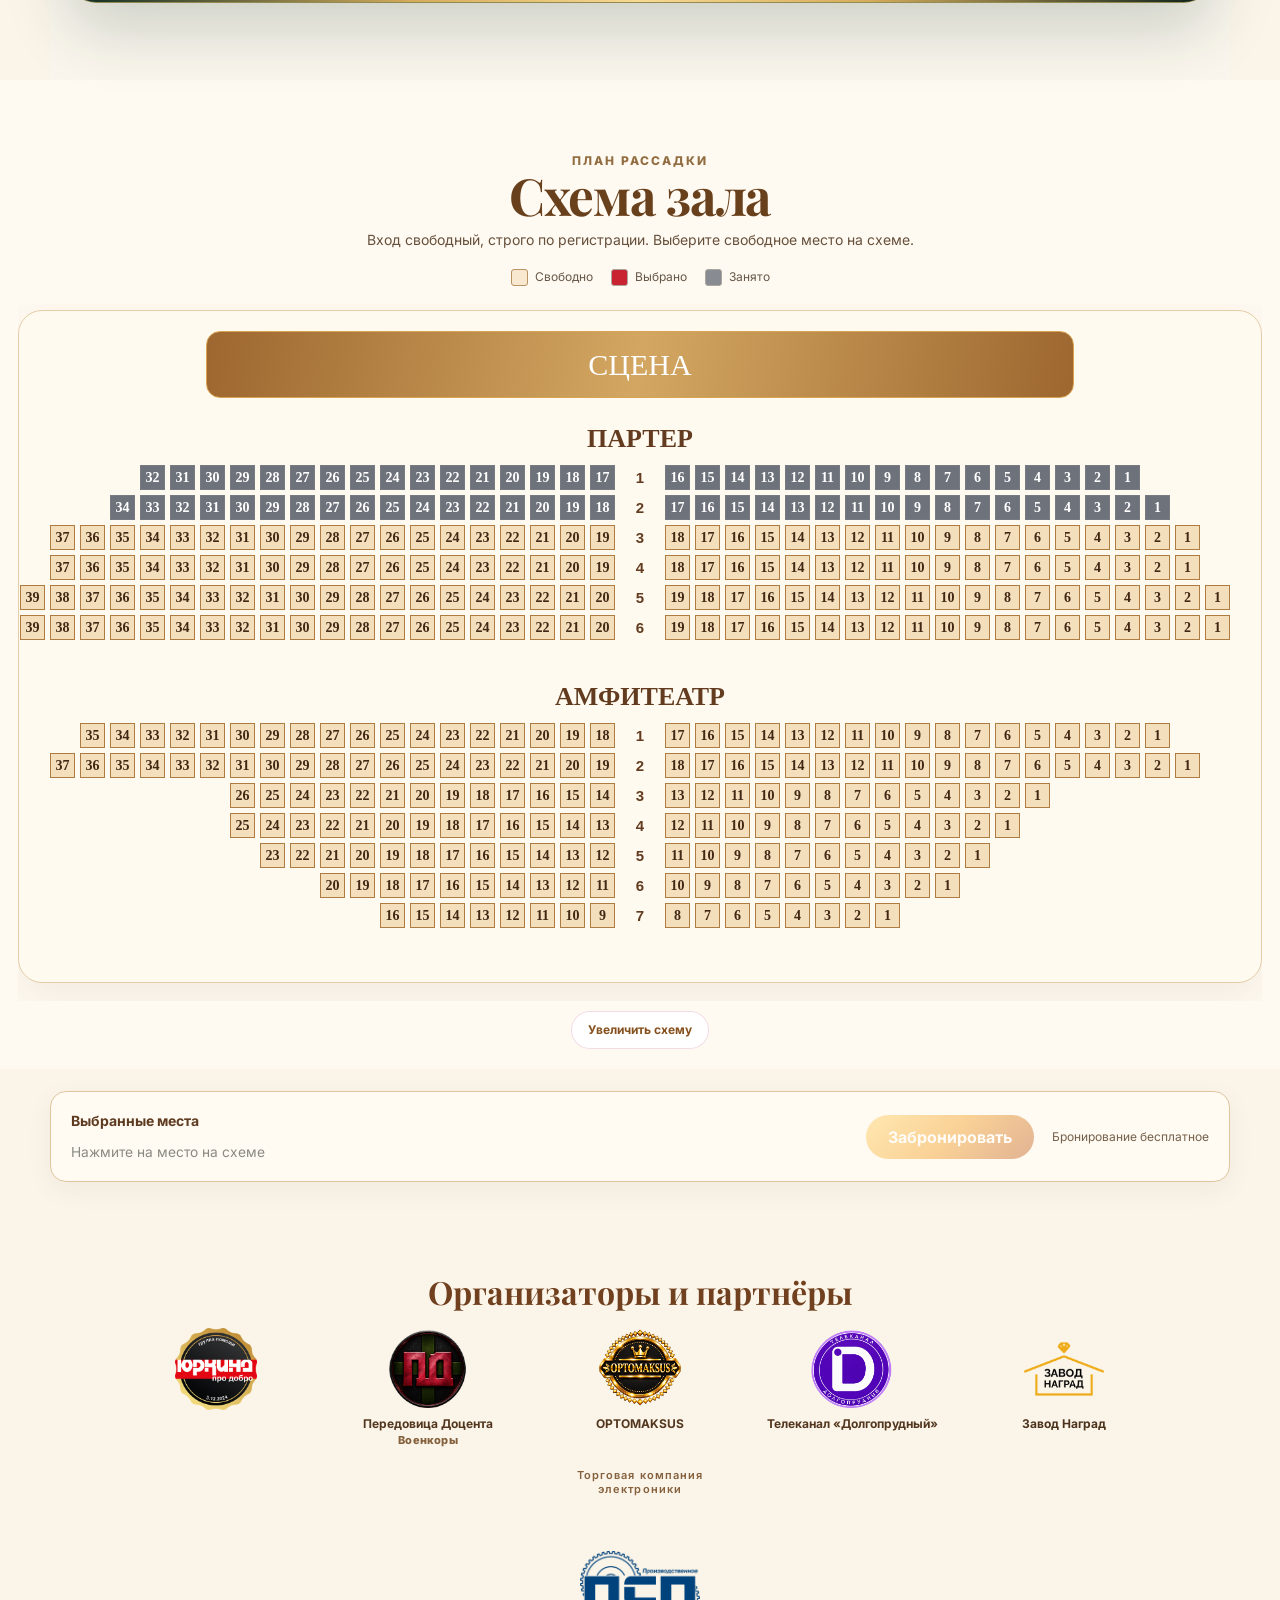
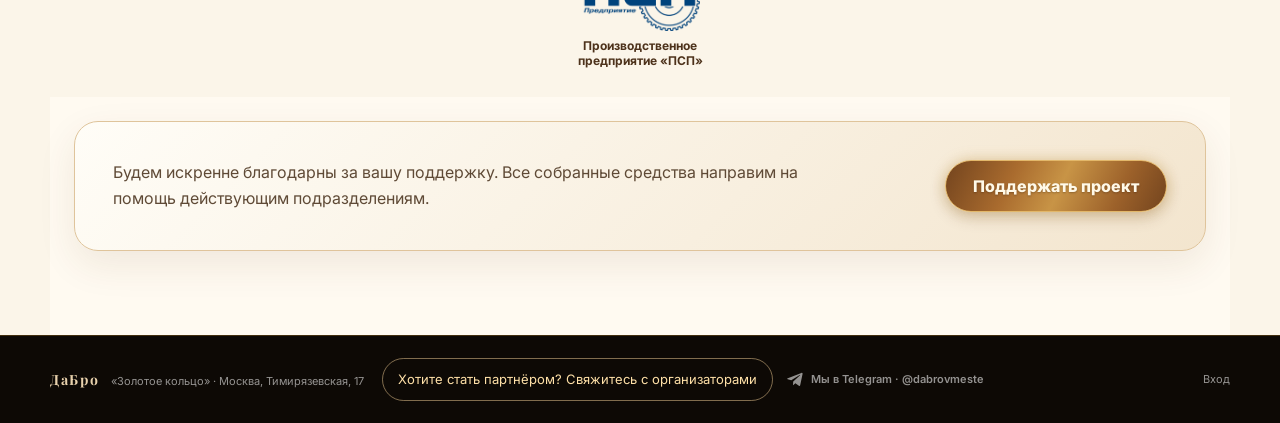
==== commit 0022843b: "Add files via upload" ====
--- a/index.html
+++ b/index.html
@@ -7,7 +7,7 @@
   <link rel="preconnect" href="https://fonts.googleapis.com">
   <link rel="preconnect" href="https://fonts.gstatic.com" crossorigin>
   <link href="https://fonts.googleapis.com/css2?family=Playfair+Display:wght@500;600;700&family=Inter:wght@400;500;600;700;800;900&family=Manrope:wght@600;700;800&display=swap" rel="stylesheet">
-  <link rel="stylesheet" href="css/style.css?v=dabro-guests-grid-fix-20261123b">
+  <link rel="stylesheet" href="css/style.css?v=dabro-hall-scroll-20261128">
 <style id="media-visual-repair">
 /* Media card repair: 23 Nov — unified visual system */
 .media-section .media-team-card,
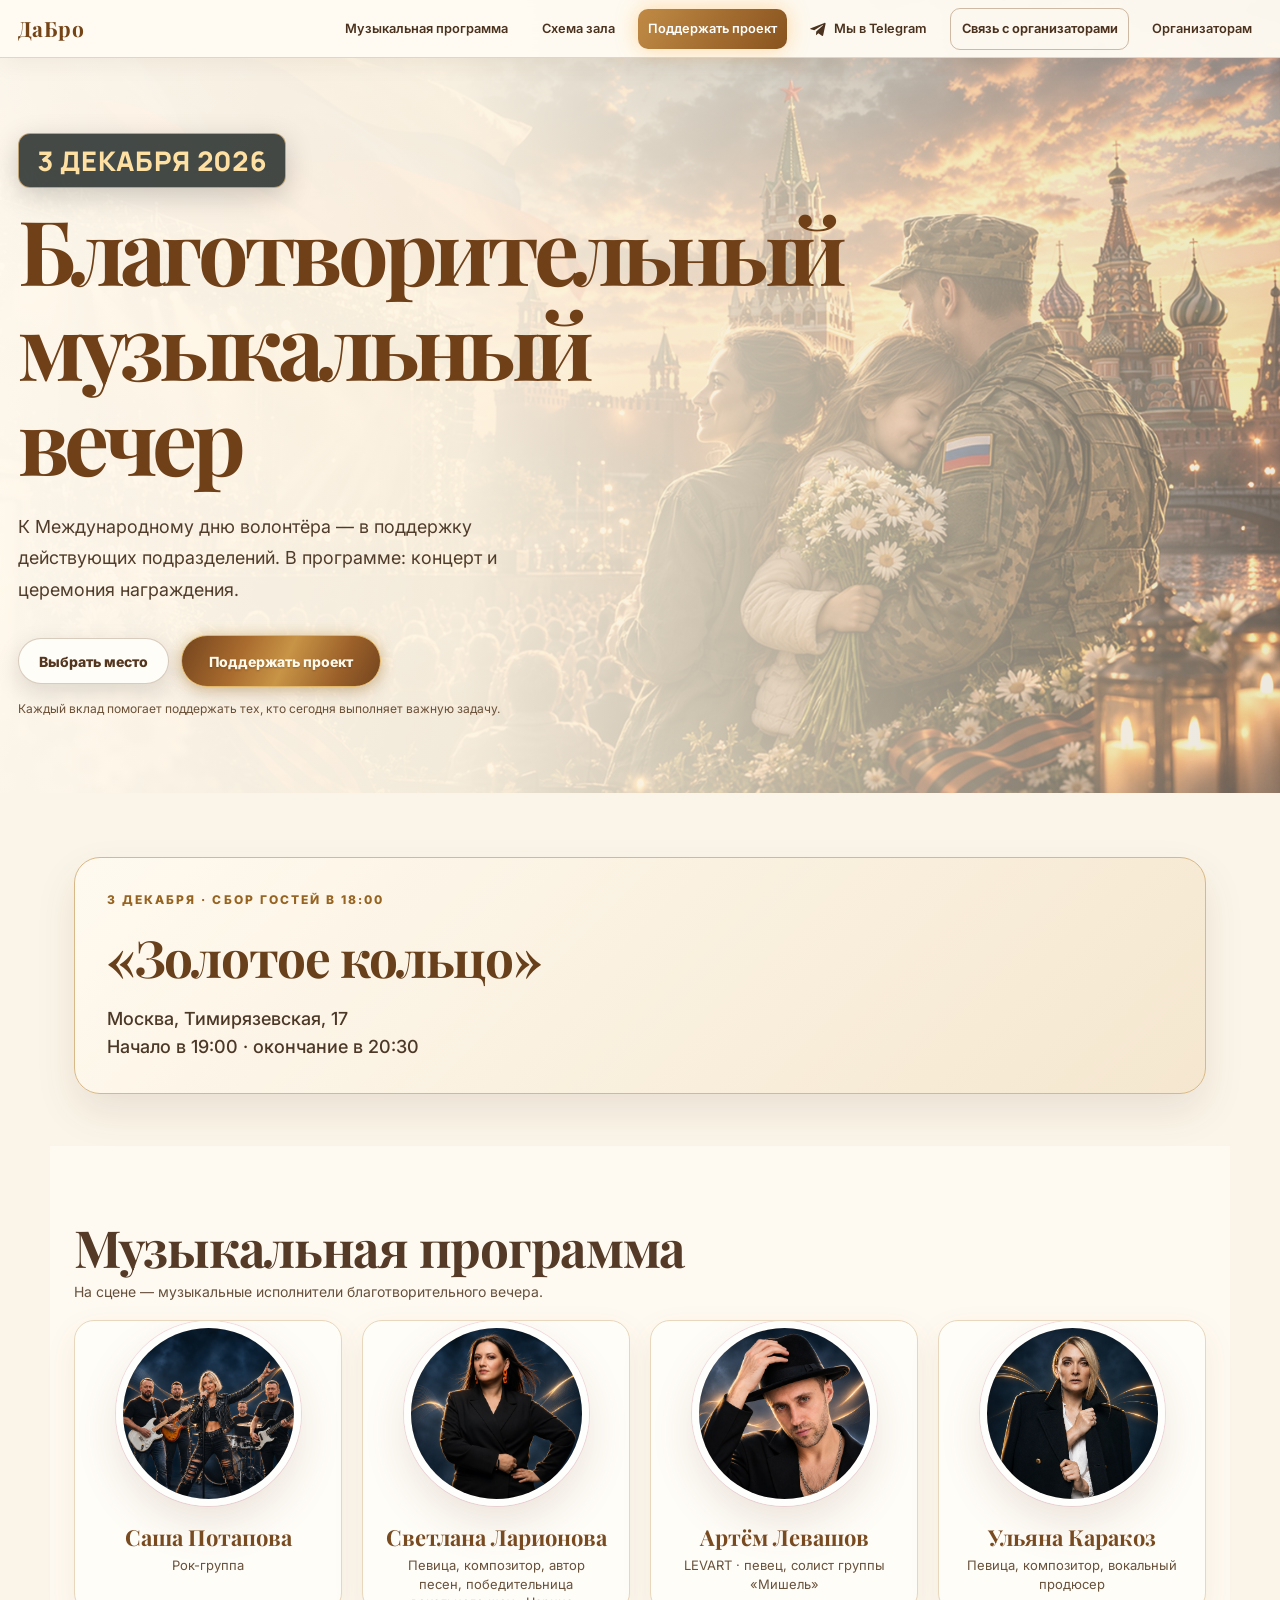
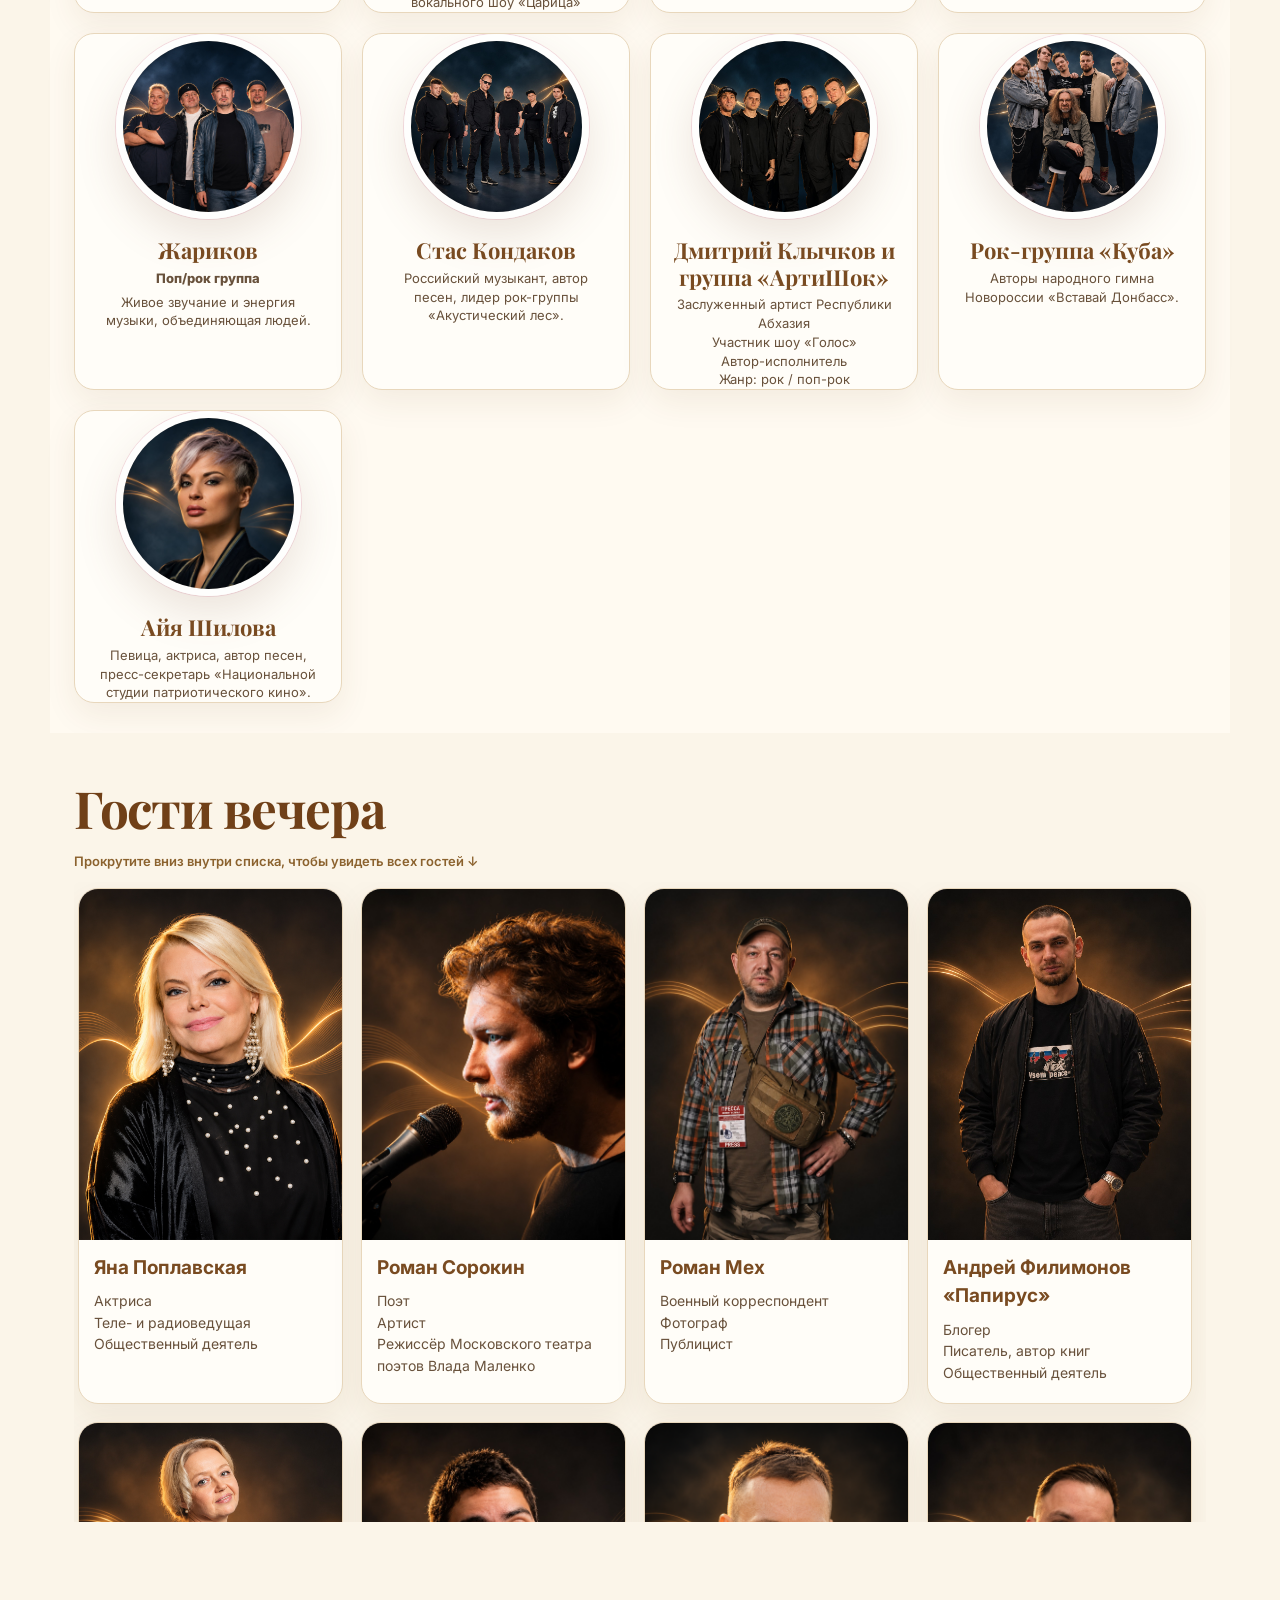
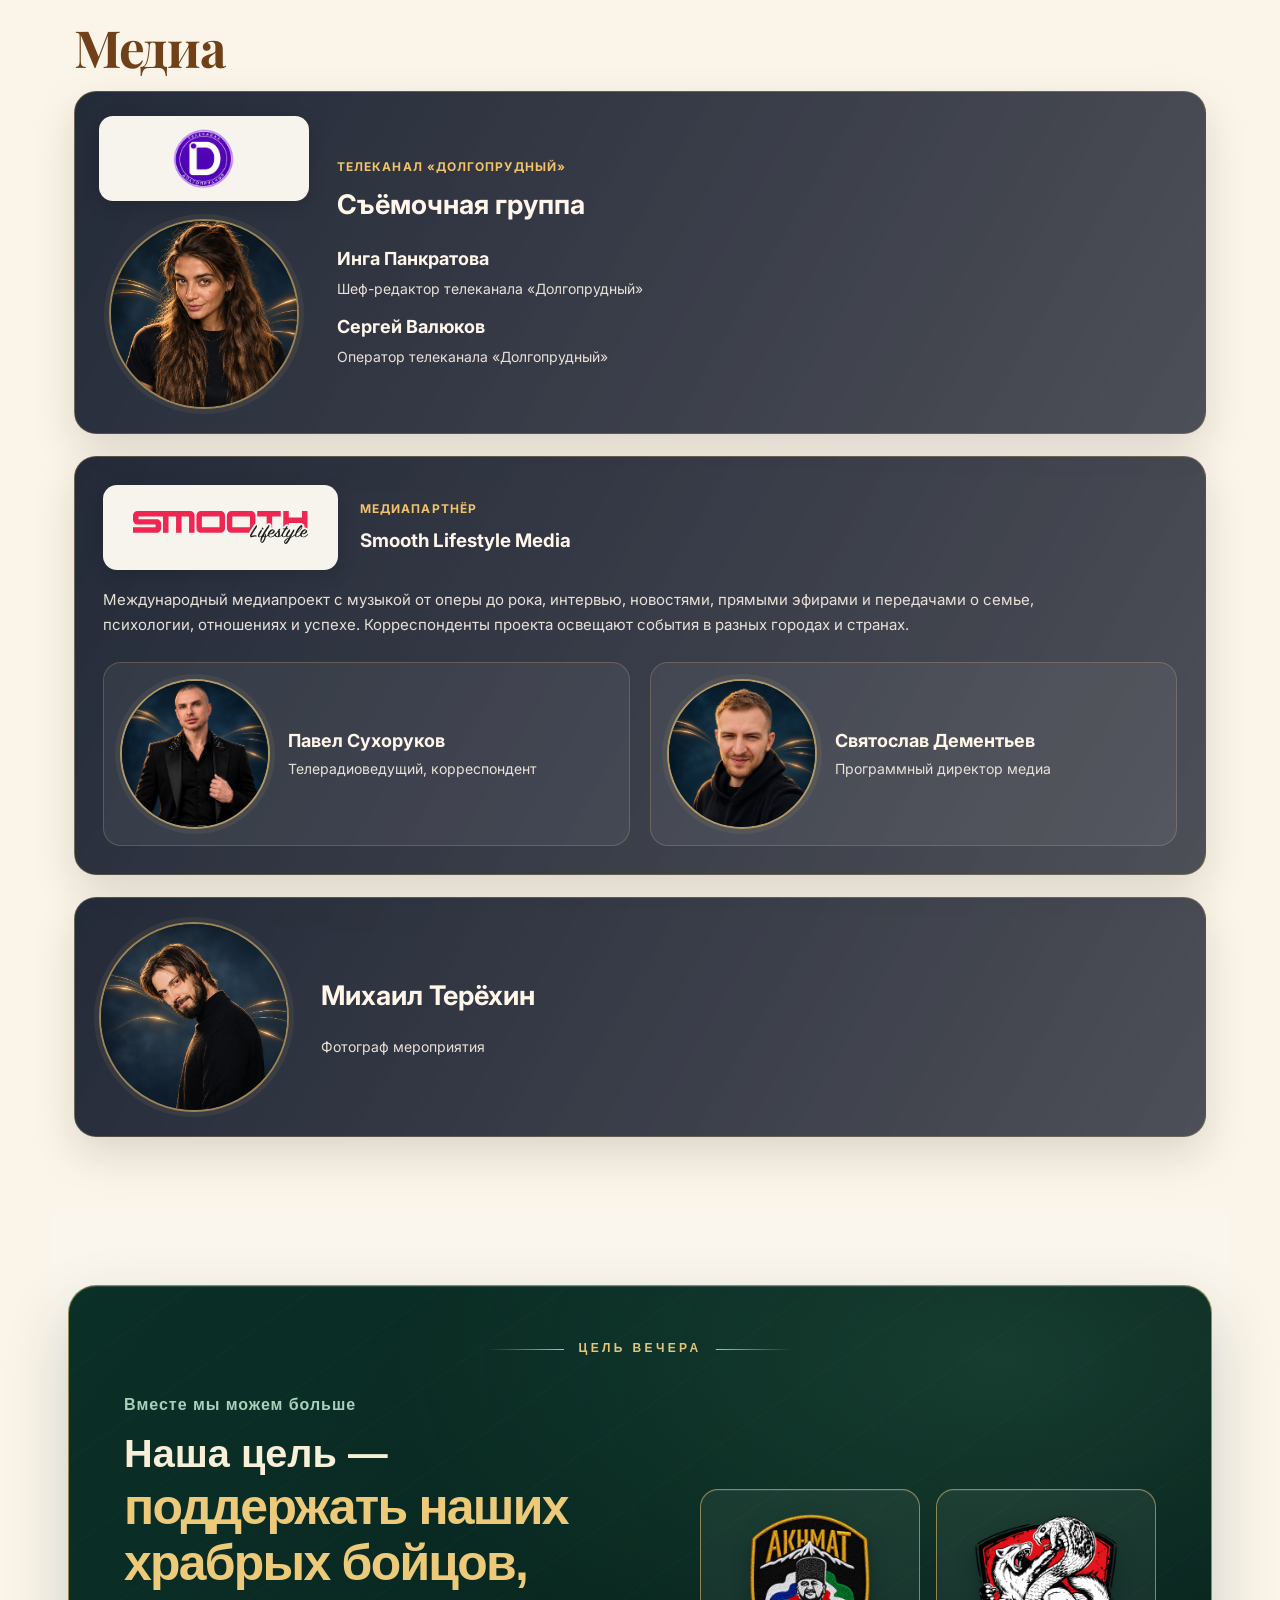
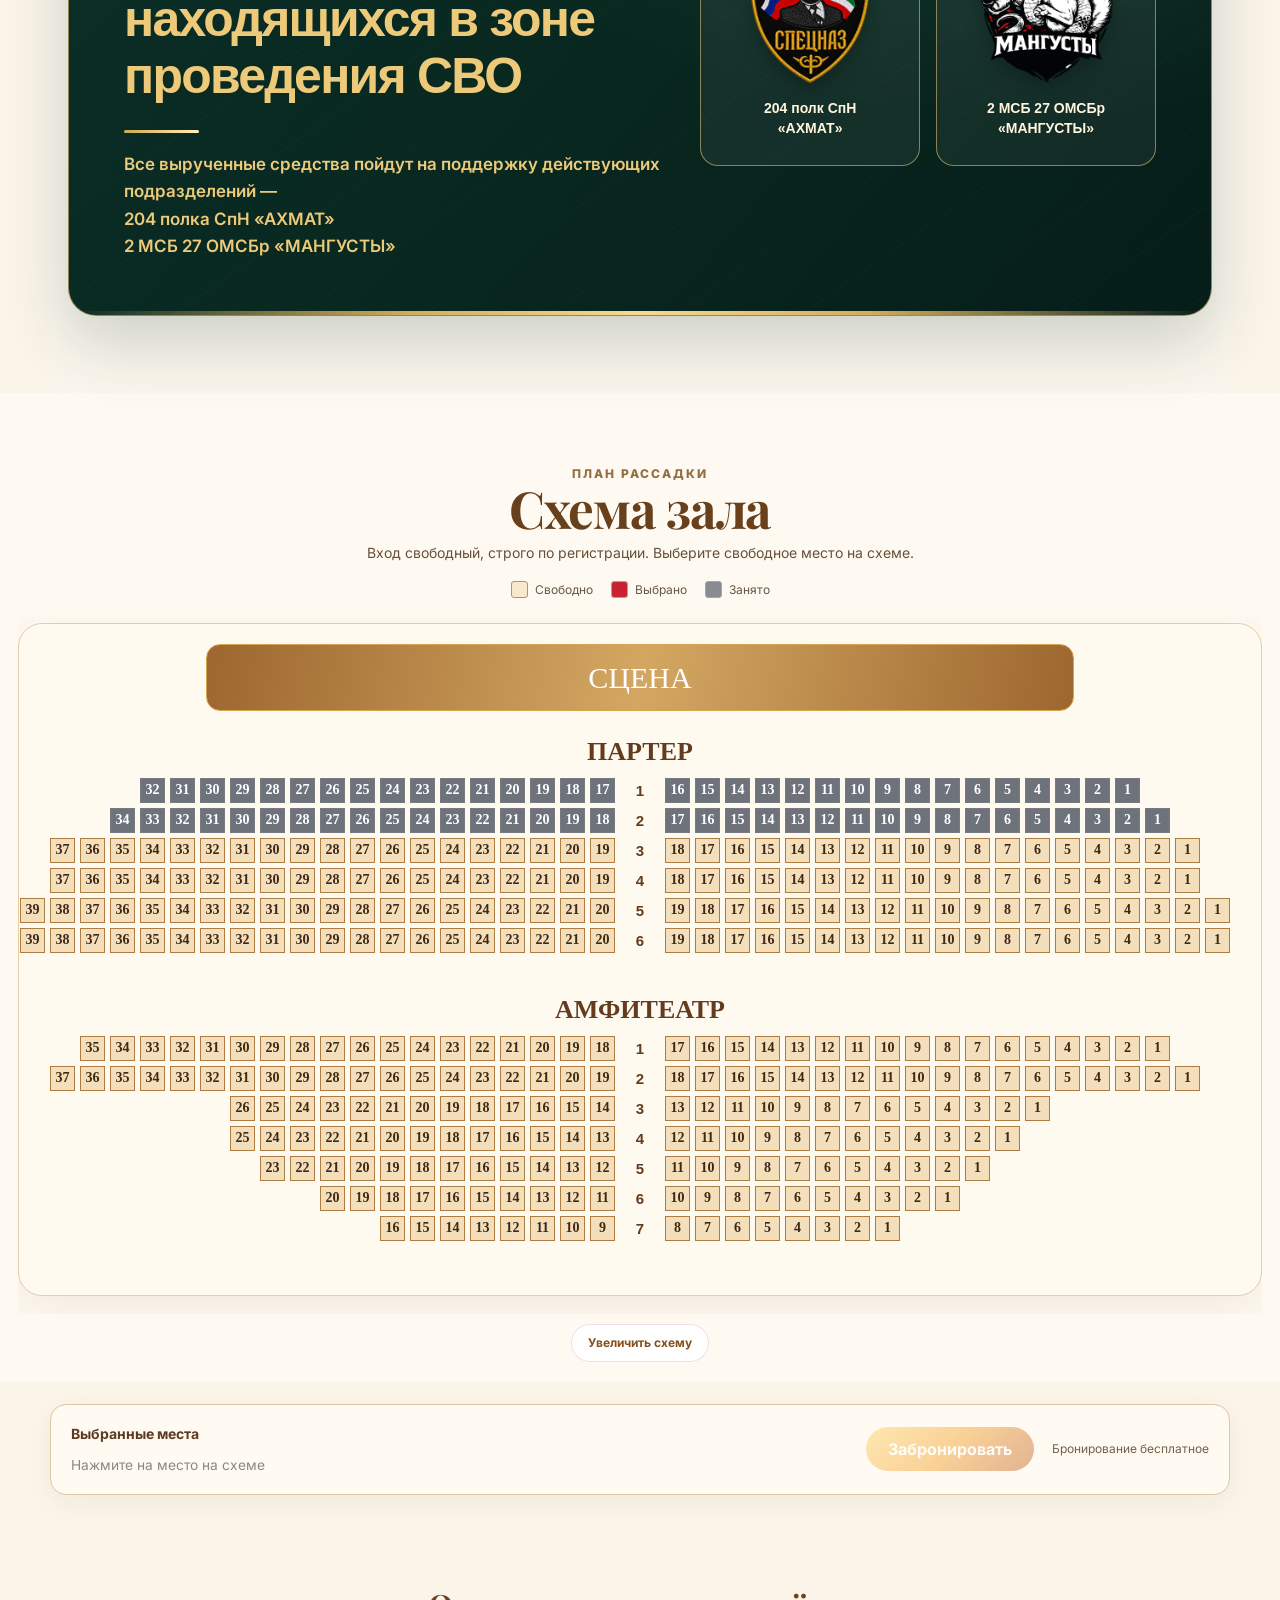
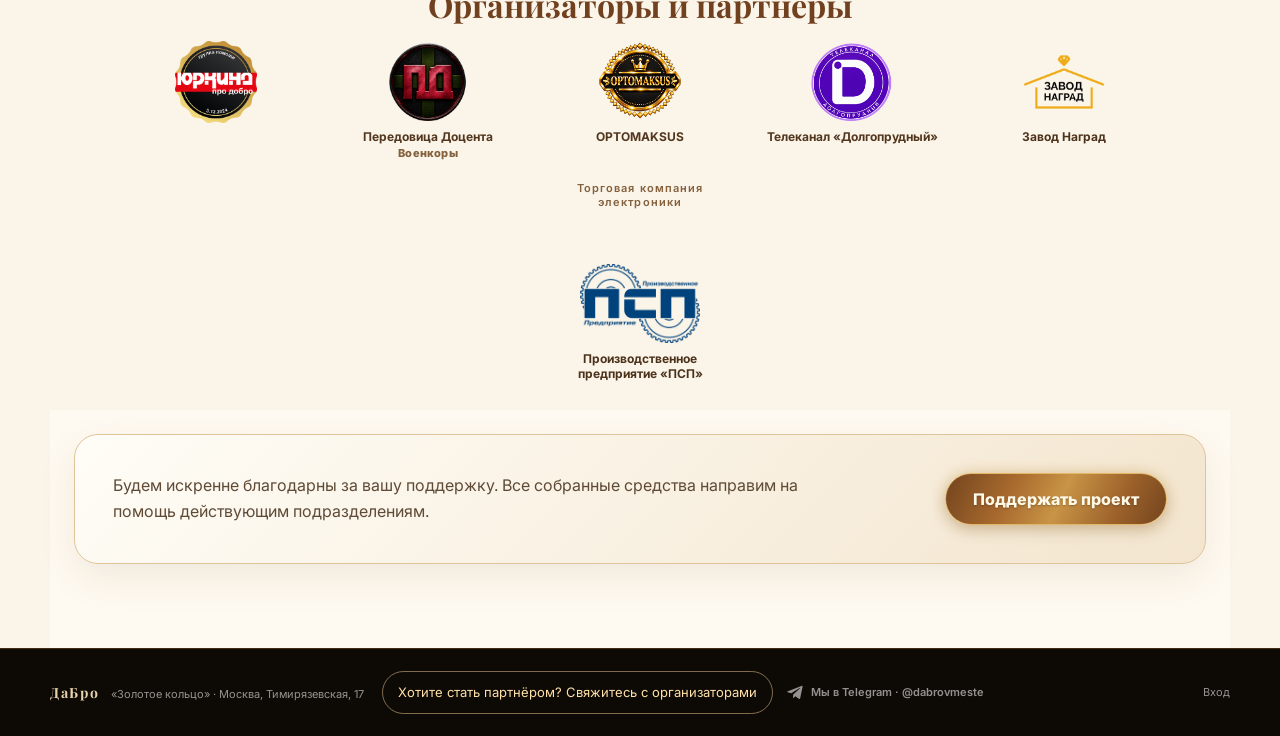
==== commit da6ad4dc: "Add files via upload" ====
--- a/index.html
+++ b/index.html
@@ -158,6 +158,10 @@
           <div class="artist-photo"><img src="images/artists/rock-gruppa-kuba.jpg" alt="Рок-группа «Куба»" loading="lazy" onerror="this.style.display='none'"><span class="photo-fallback">К</span></div>
           <h3>Рок-группа «Куба»</h3><p>Авторы народного гимна Новороссии «Вставай Донбасс».</p>
         </article>
+        <article class="artist-card">
+          <div class="artist-photo"><img src="images/artists/ayya-shilova.jpg" alt="Айя Шилова" loading="lazy" onerror="this.style.display='none'"><span class="photo-fallback">АШ</span></div>
+          <h3>Айя Шилова</h3><p>Певица, актриса, автор песен, пресс-секретарь «Национальной студии патриотического кино».</p>
+        </article>
       </div>
     </section>
 
--- a/css/style.css
+++ b/css/style.css
@@ -1895,3 +1895,20 @@
 @media(max-width:480px){
  .guests-section .guests-grid {height:510px!important;max-height:510px!important;gap:10px!important;padding-right:8px!important;}
 }
+
+
+/* Mobile hall: keep both seat banks inside the scrollable layout. */
+@media (max-width: 760px) {
+  #hall .hall-wrapper { display: block; direction: ltr; }
+  #hall #hallContainer {
+    width: 1400px !important; min-width: 1400px !important;
+    max-width: none !important; margin: 0 !important;
+    transform: none !important; transform-origin: top left !important;
+  }
+  #hall .diagram-row {
+    width: 100%; max-width: none;
+    grid-template-columns: minmax(0, 1fr) 34px minmax(0, 1fr);
+  }
+  #hall .diagram-bank { min-width: 0; flex-wrap: nowrap; }
+  #hall #hallContainer[data-zoomed="1"] { zoom: 1.24; }
+}
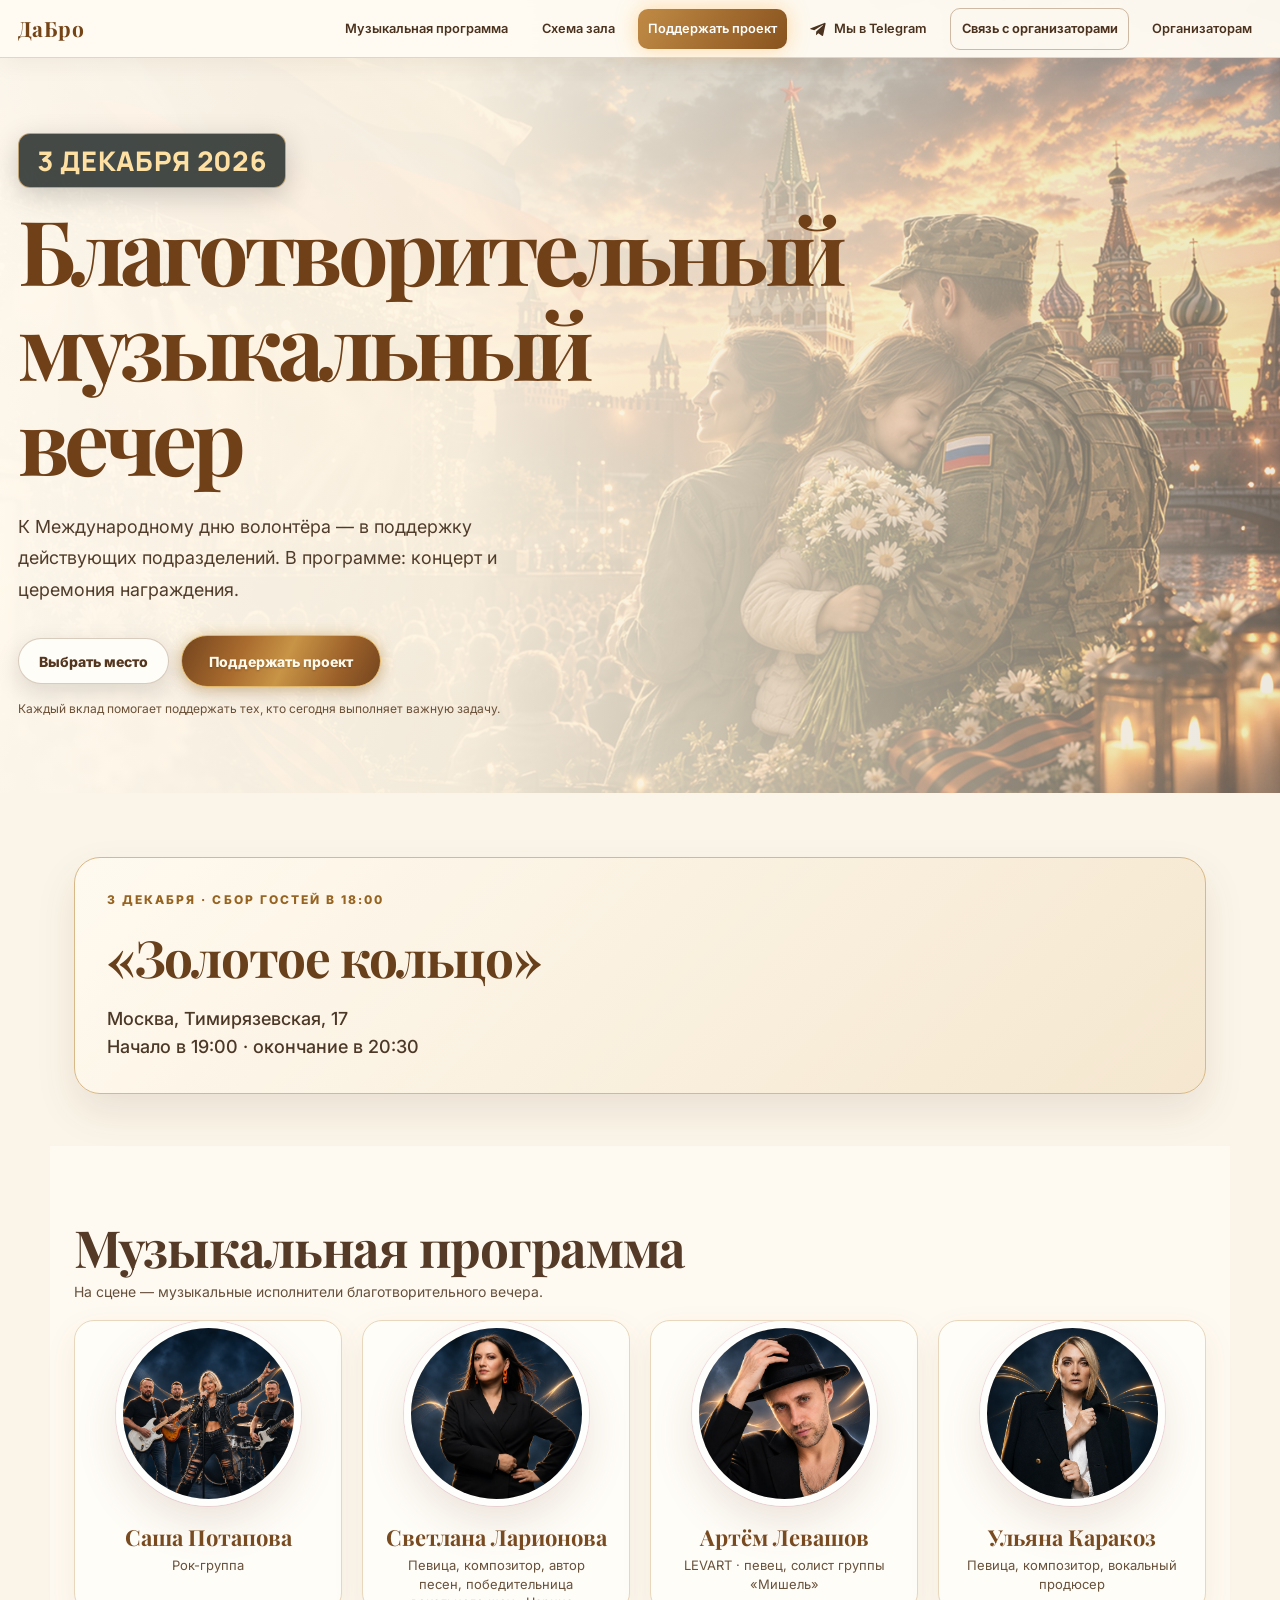
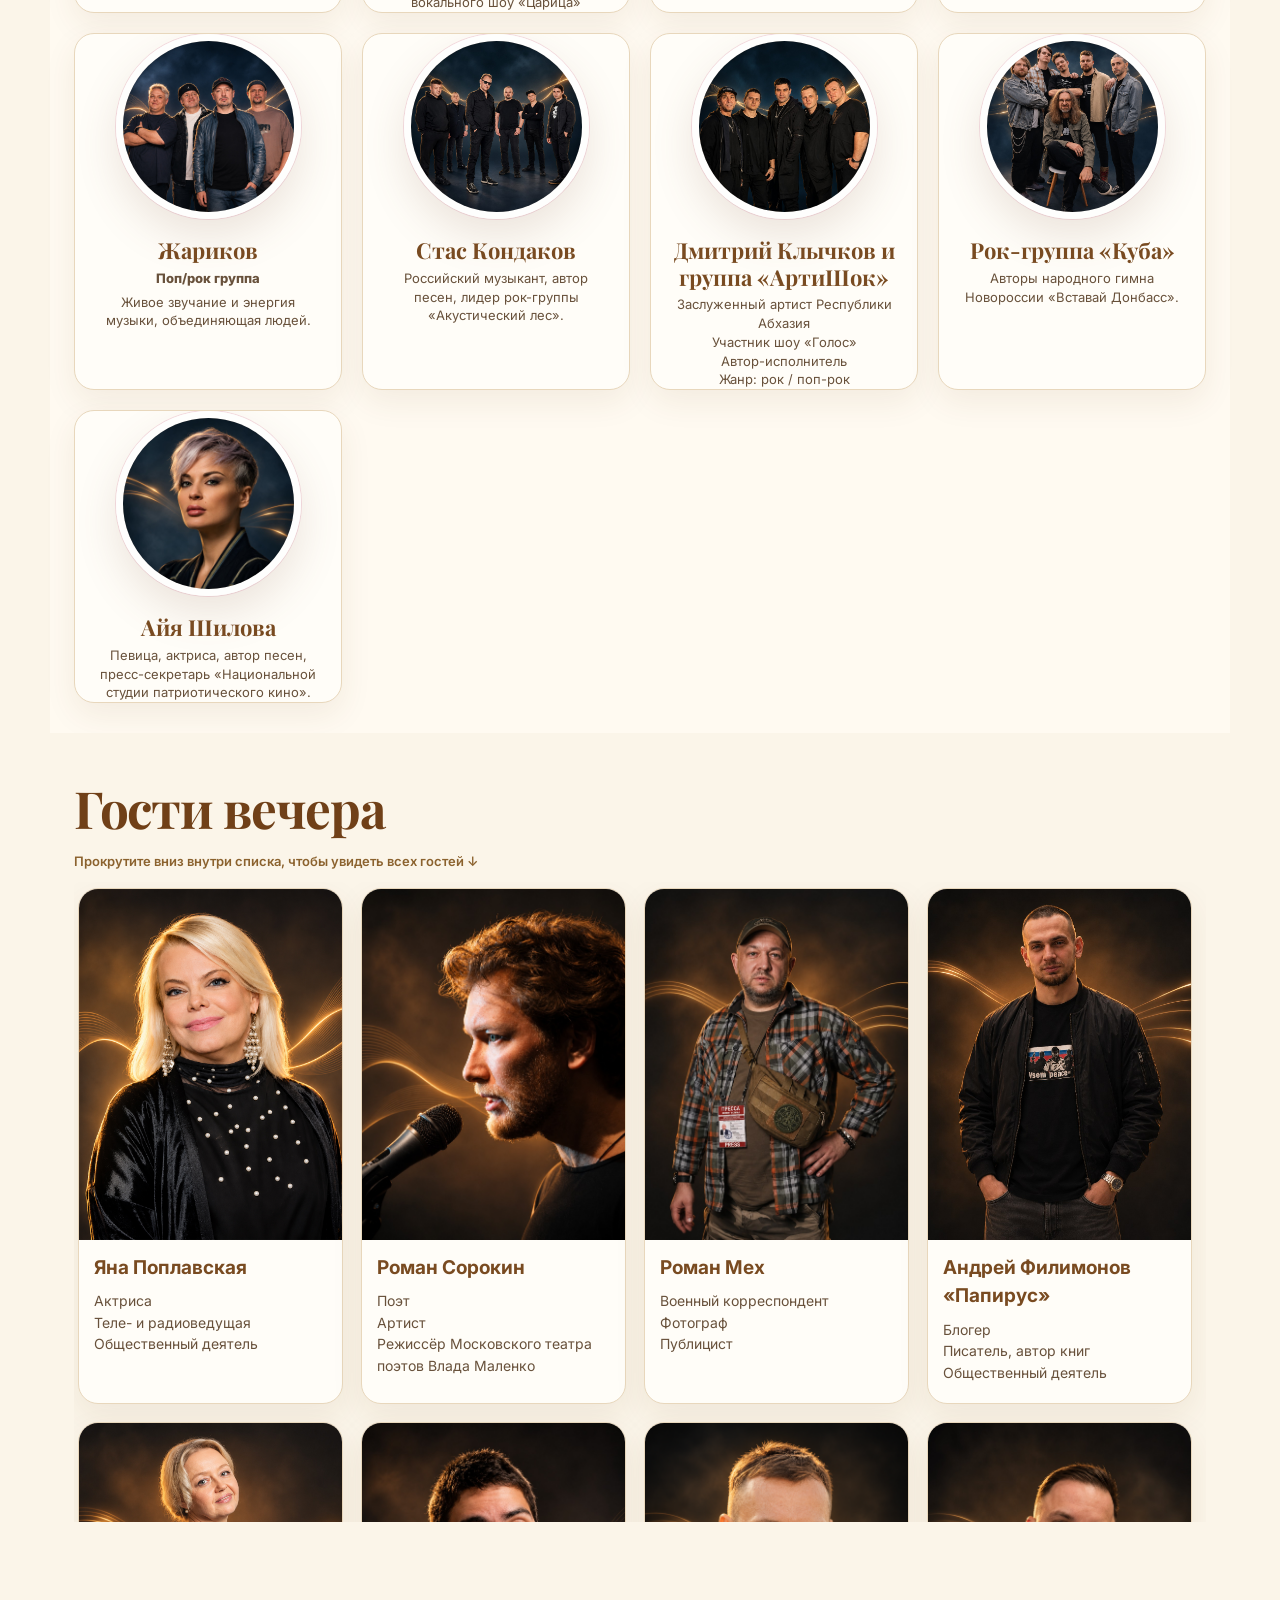
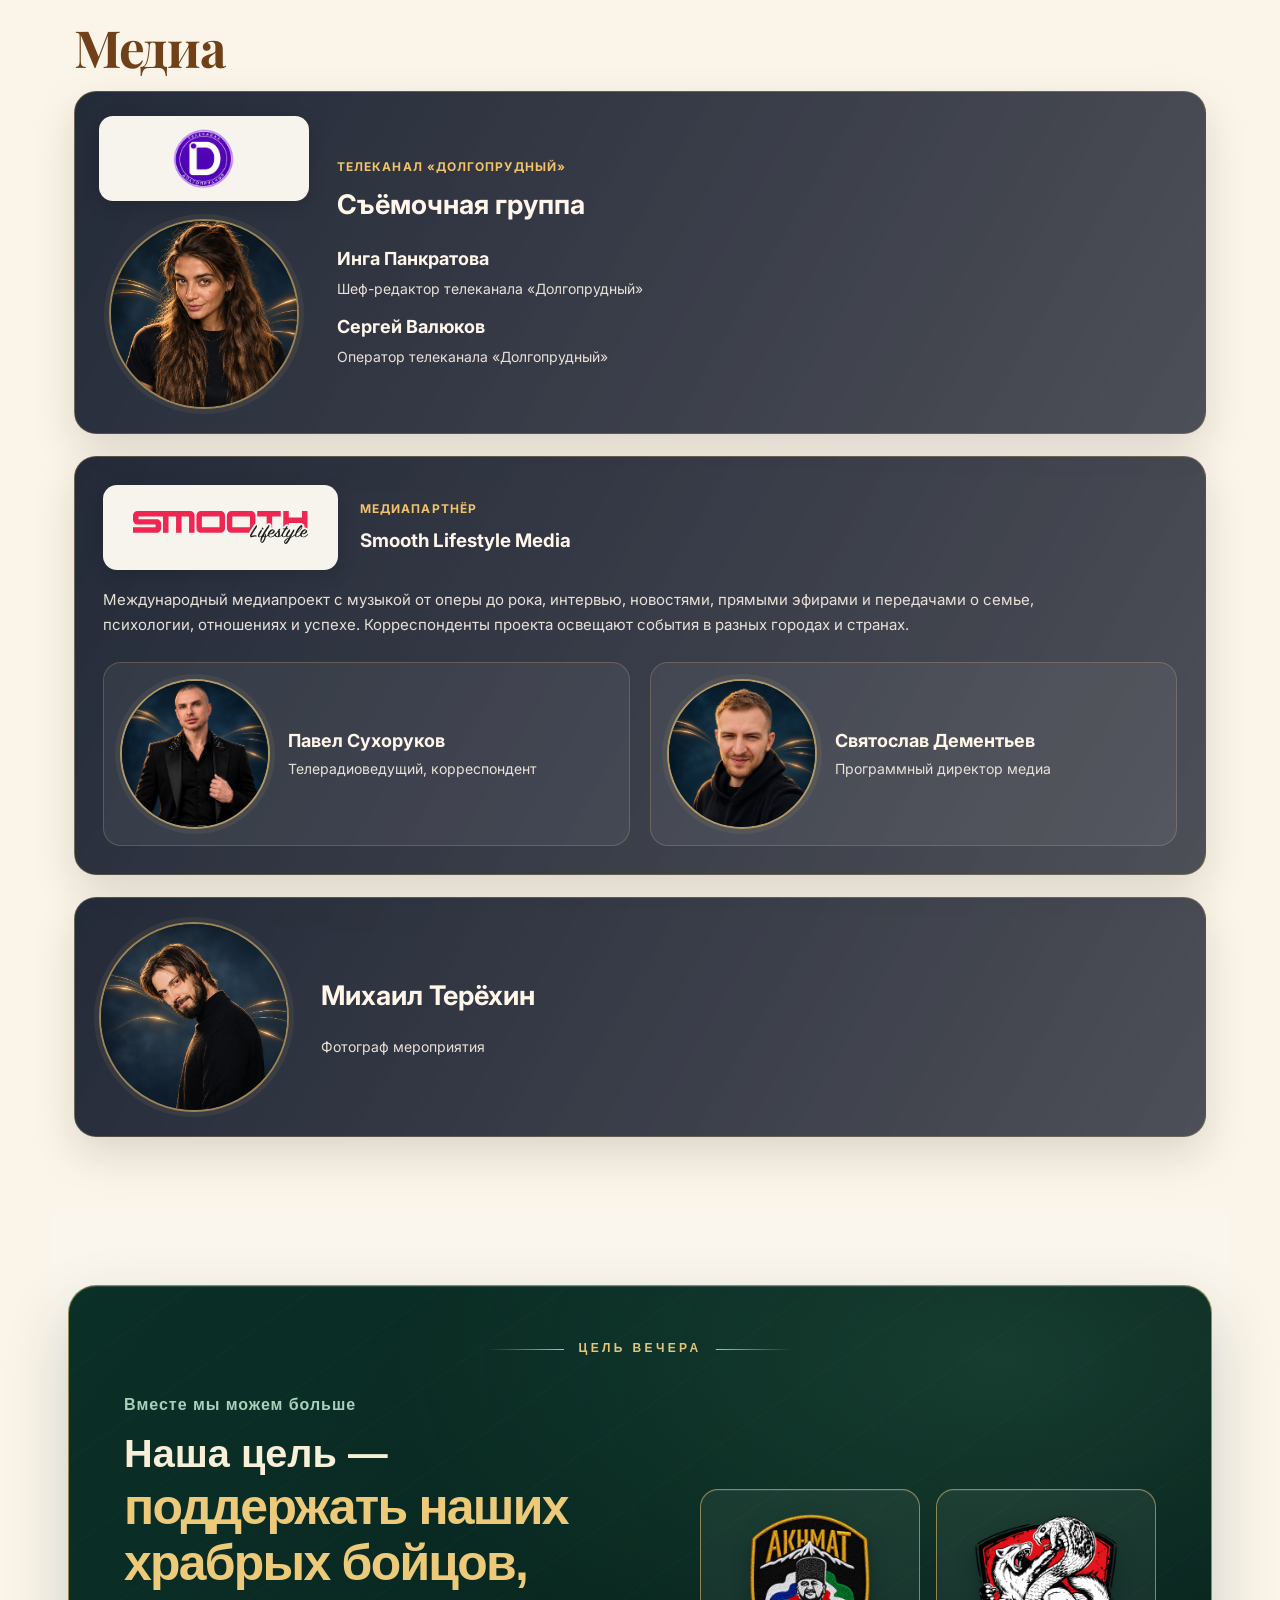
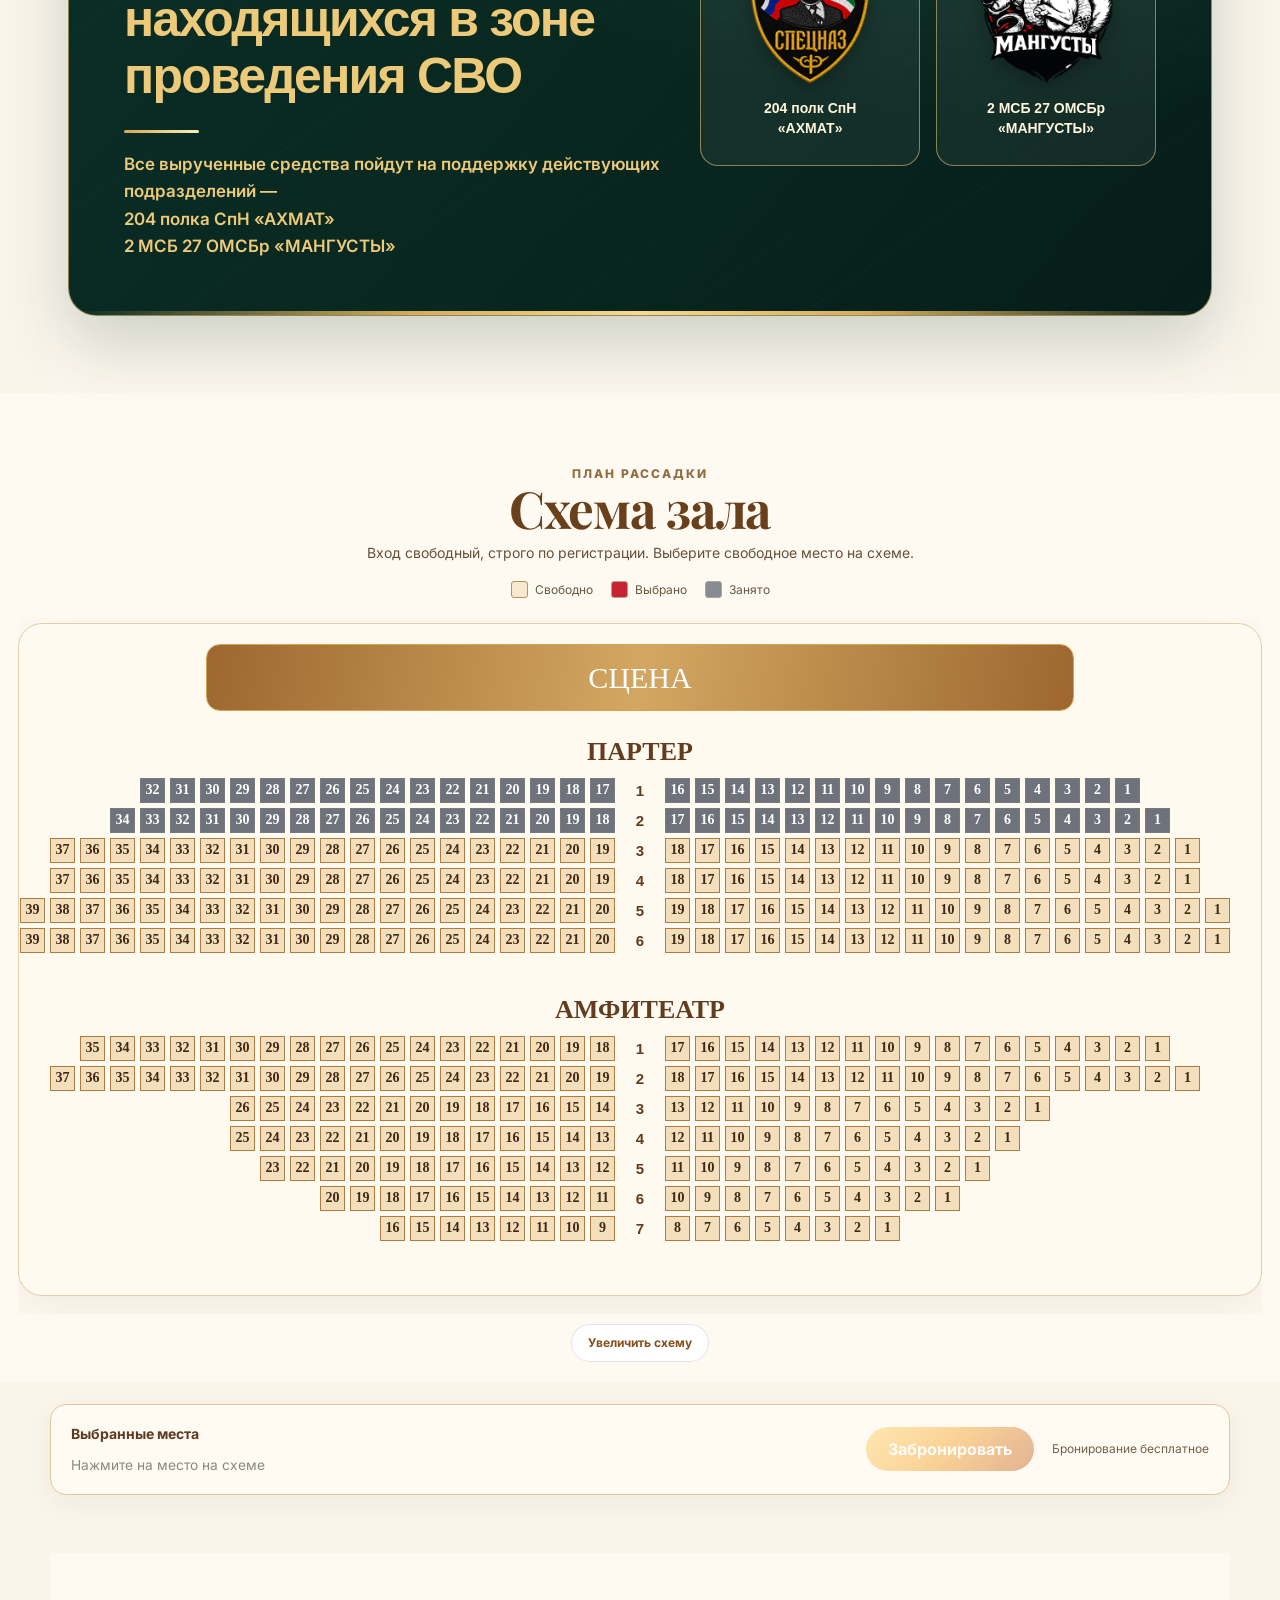
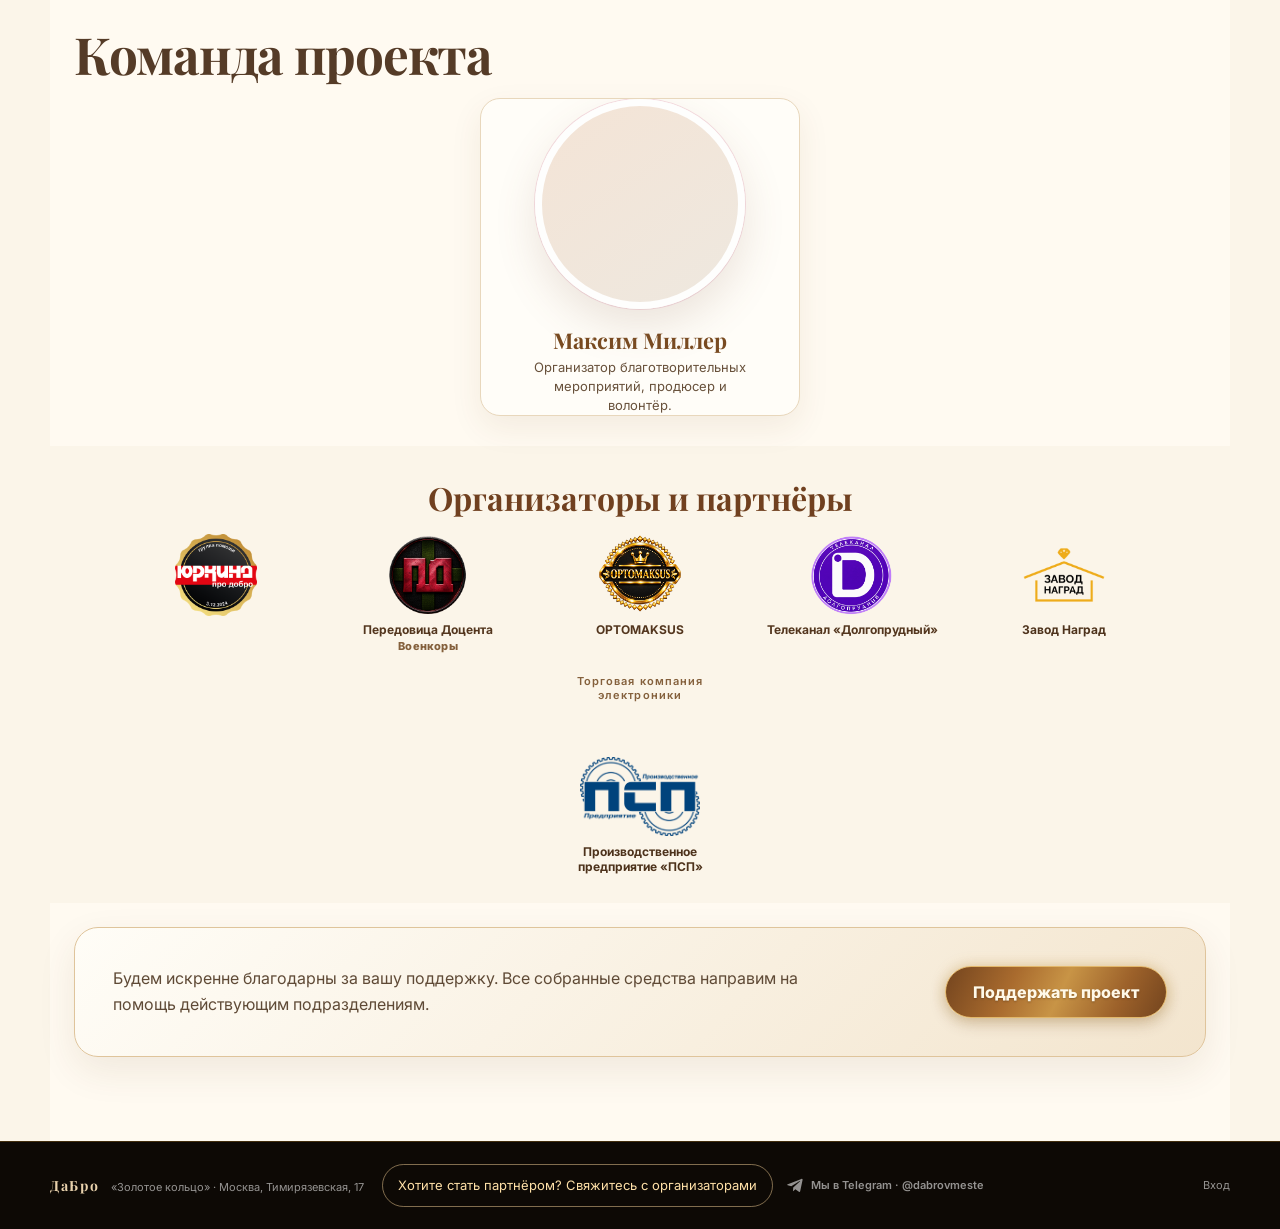
==== commit fb97ee62: "Add files via upload" ====
--- a/index.html
+++ b/index.html
@@ -323,6 +323,16 @@
       </div>
     </section>
 
+    <section class="artists-section" id="team" aria-labelledby="team-title">
+      <div class="section-head left-head"><h2 class="section-title" id="team-title">Команда проекта</h2></div>
+      <div style="display:flex;justify-content:center;">
+        <article class="artist-card" style="width:100%;max-width:320px;min-width:0;">
+          <div class="artist-photo"><img src="images/team/maxim-miller.jpg" alt="Максим Миллер" loading="lazy" onerror="this.style.display='none'"><span class="photo-fallback">ММ</span></div>
+          <h3>Максим Миллер</h3><p>Организатор благотворительных мероприятий, продюсер и волонтёр.</p>
+        </article>
+      </div>
+    </section>
+
     <section class="organizers-section" id="organizers">
       <div class="organizers-card">
         <div>
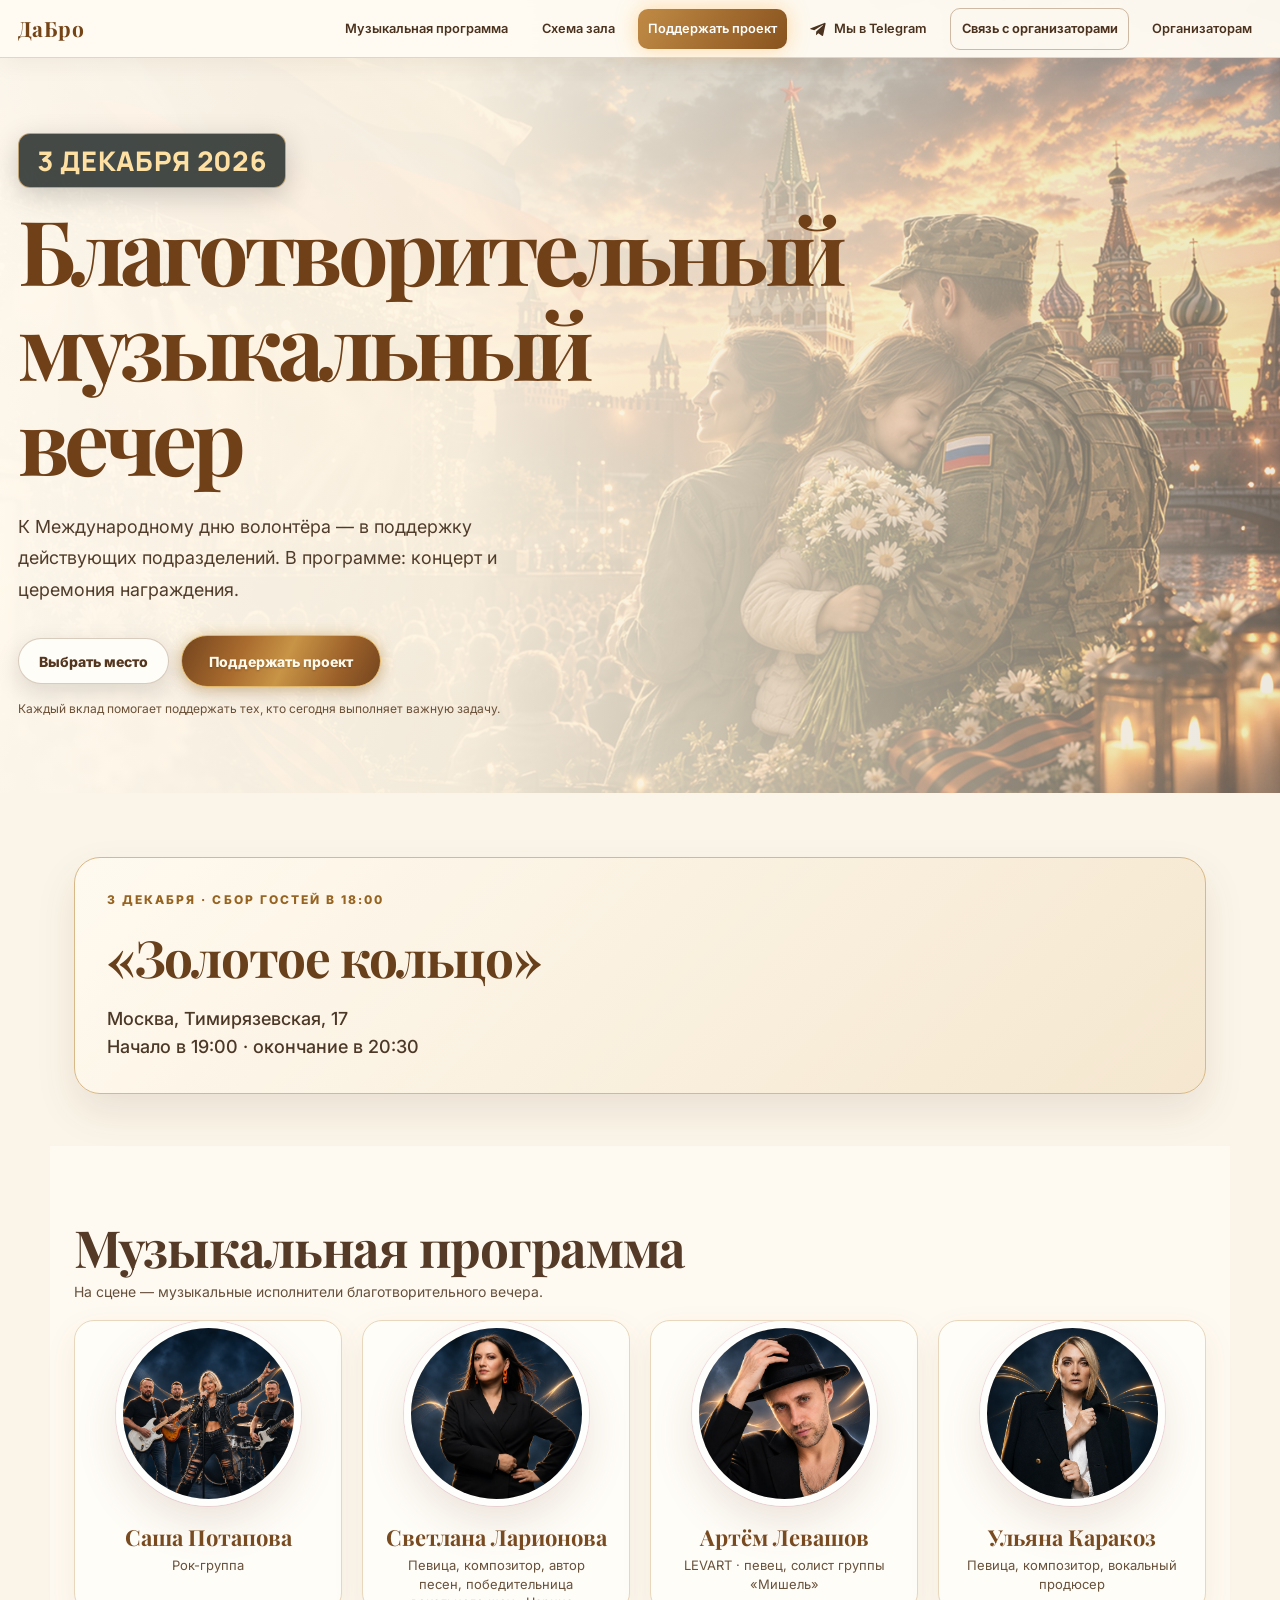
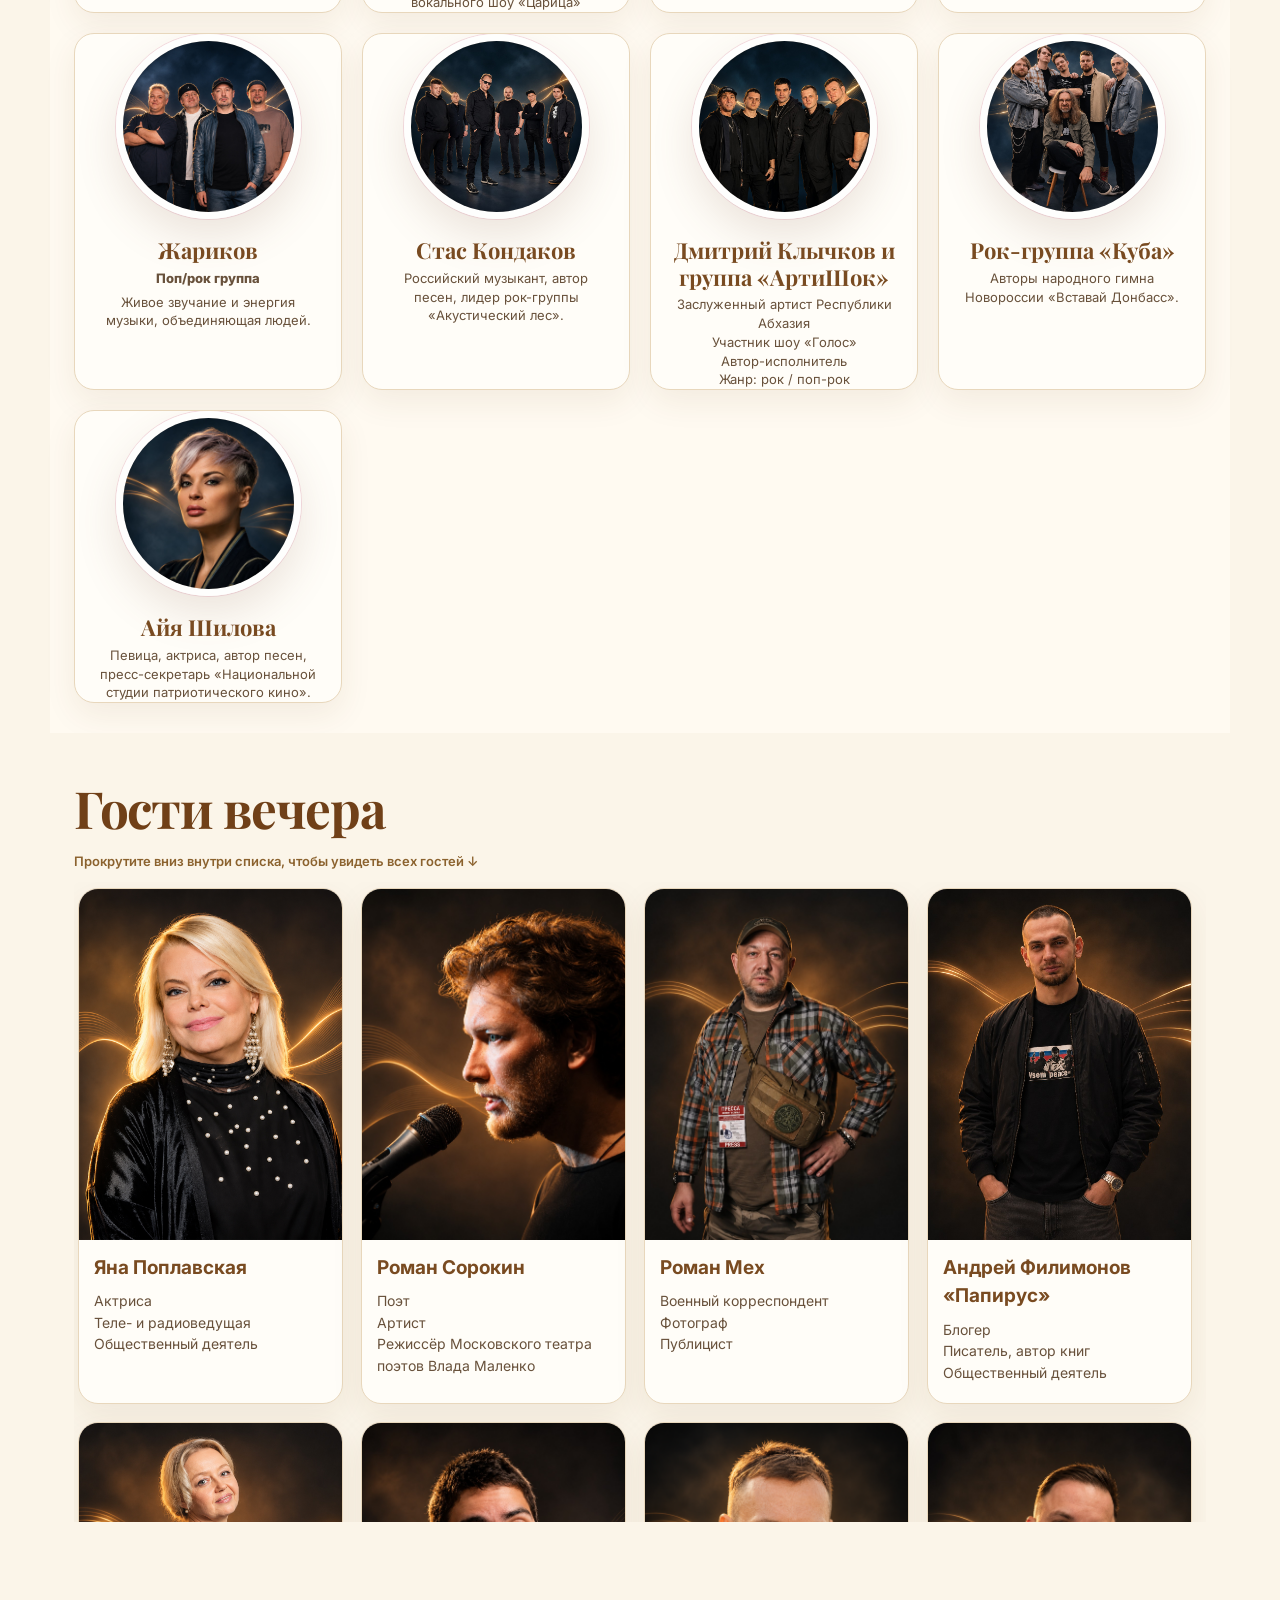
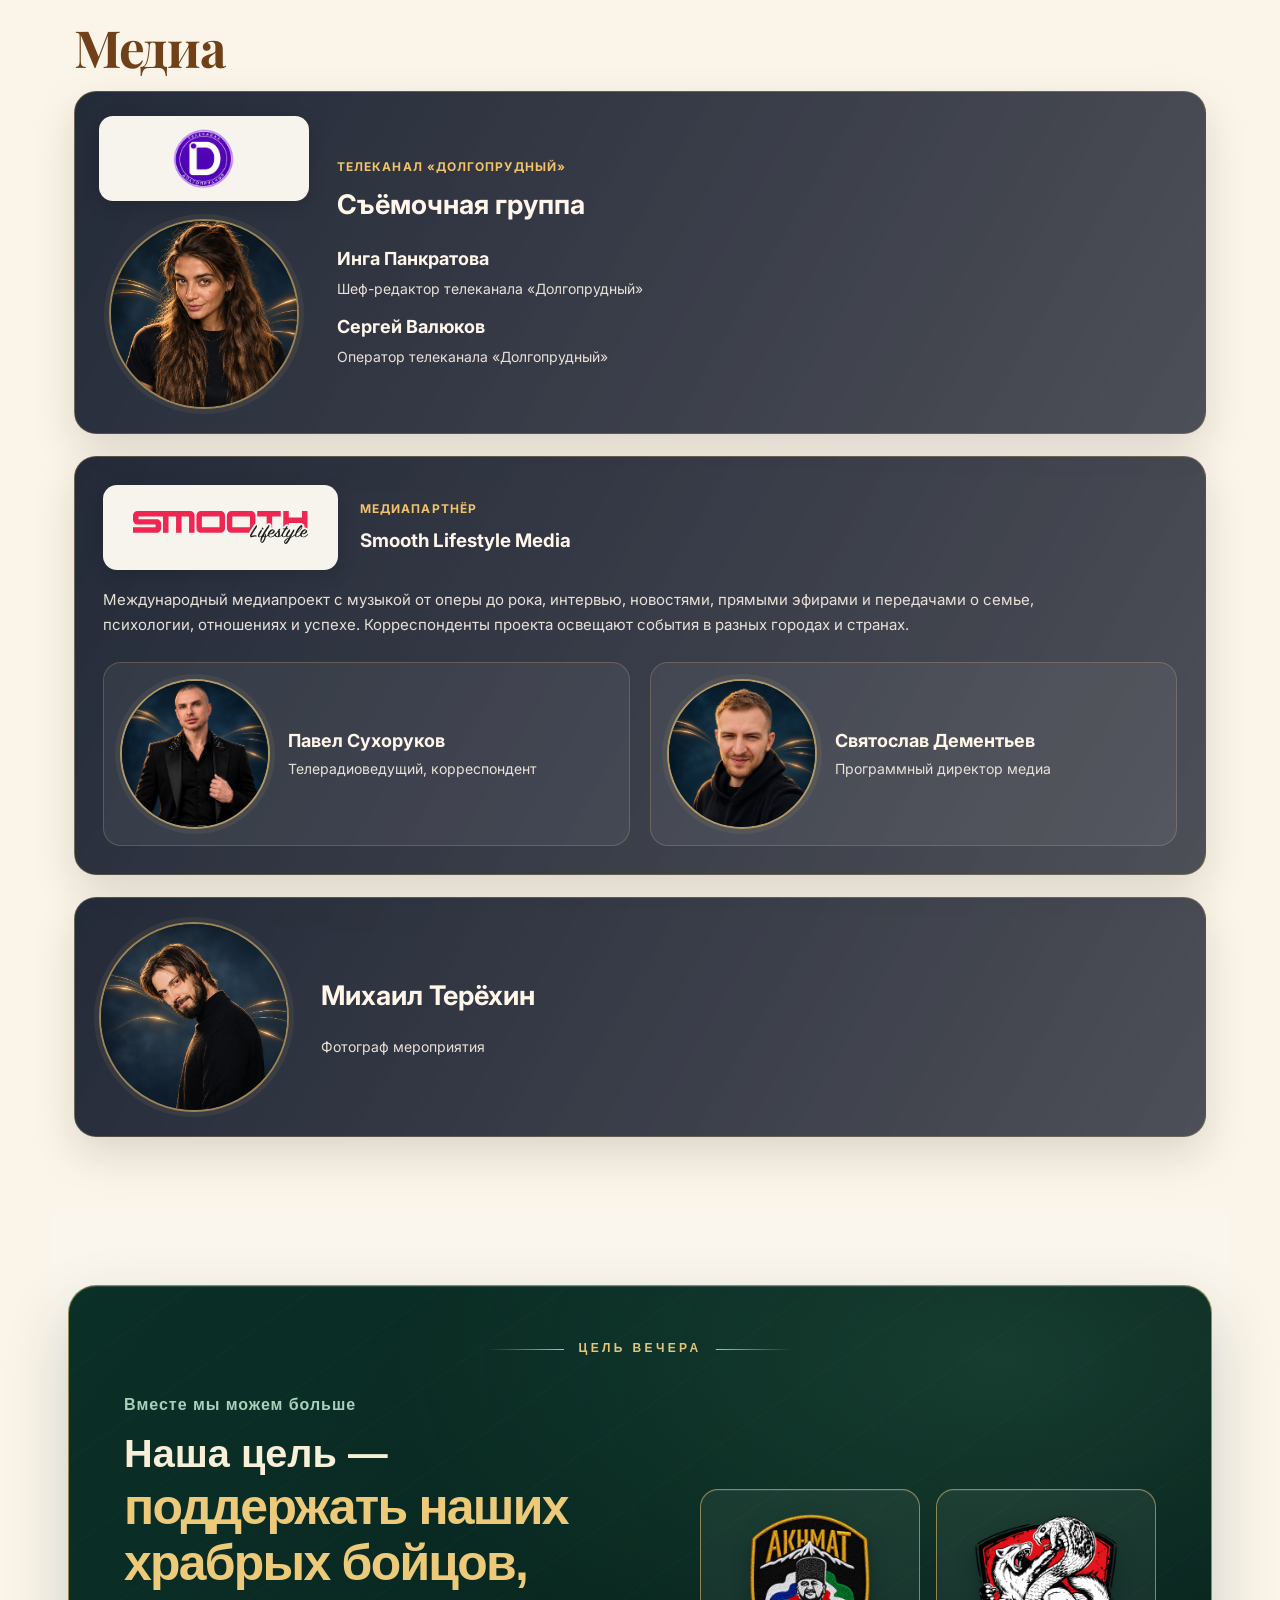
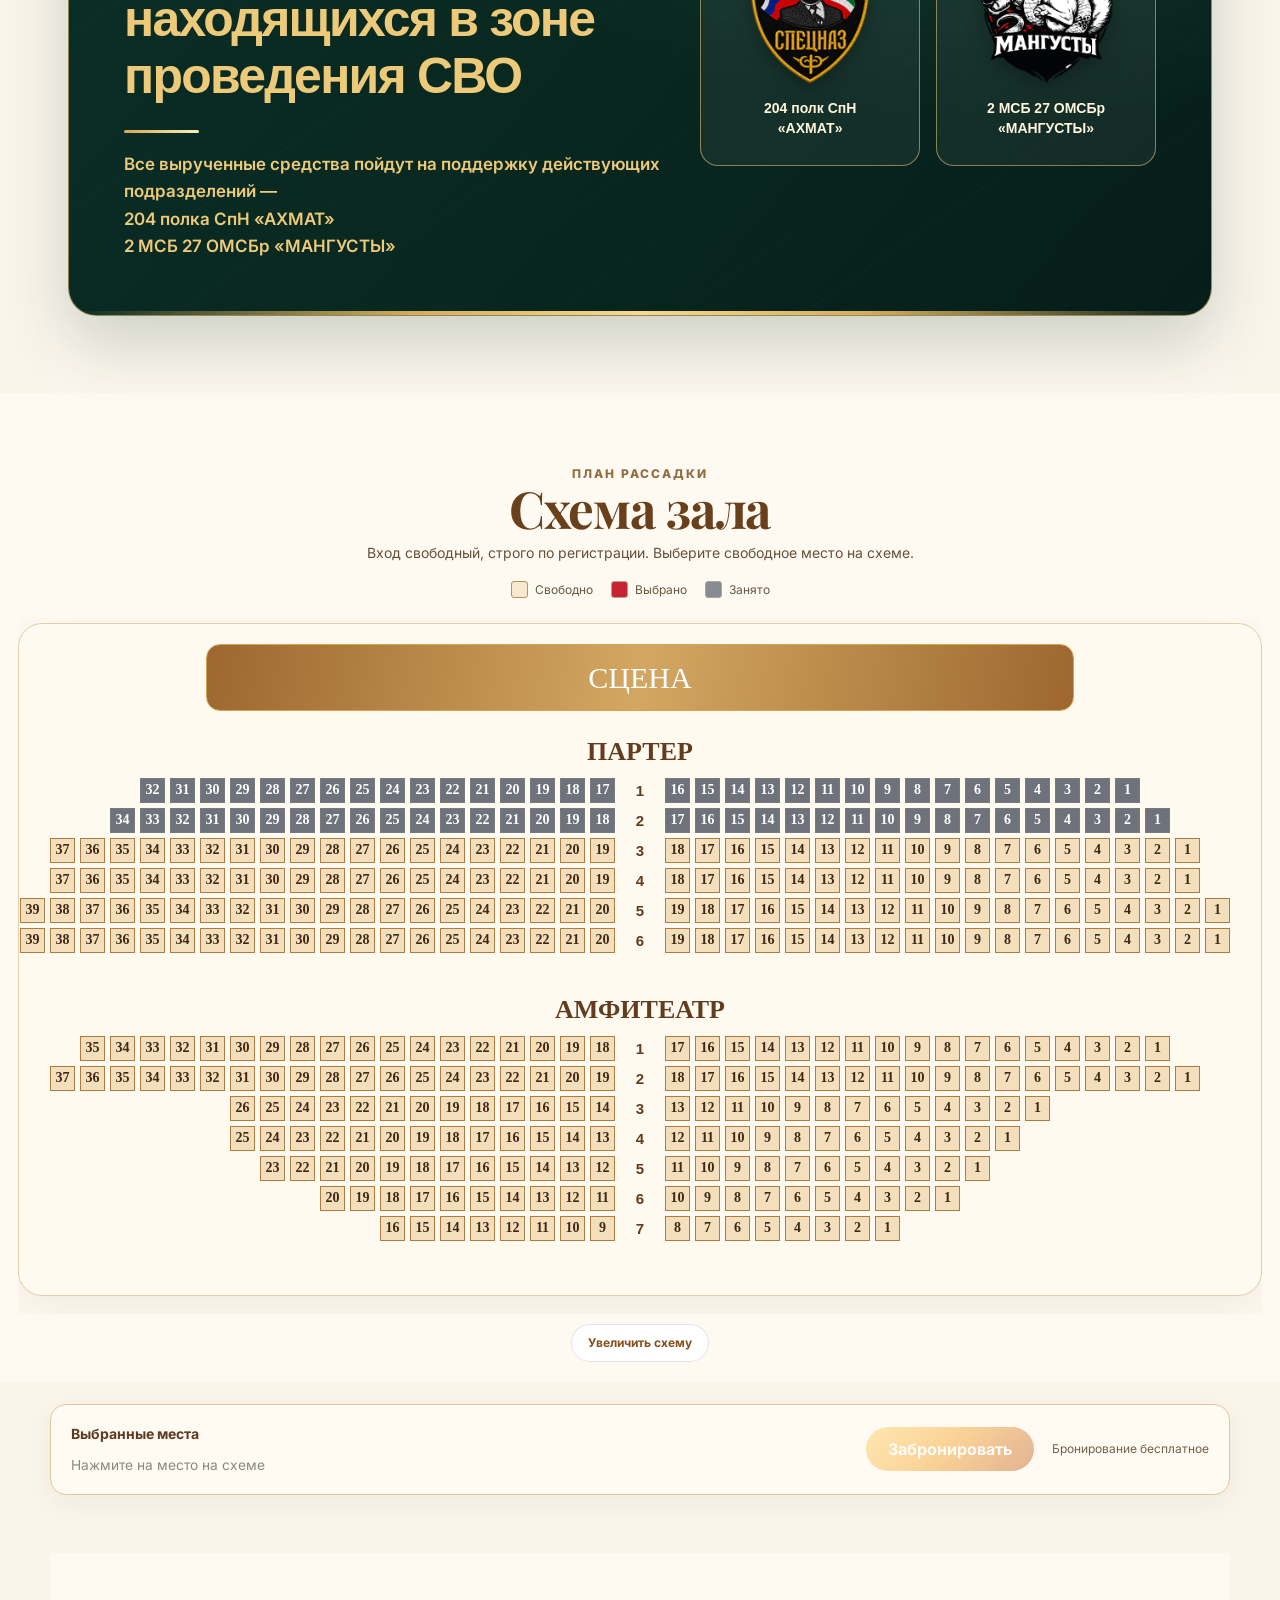
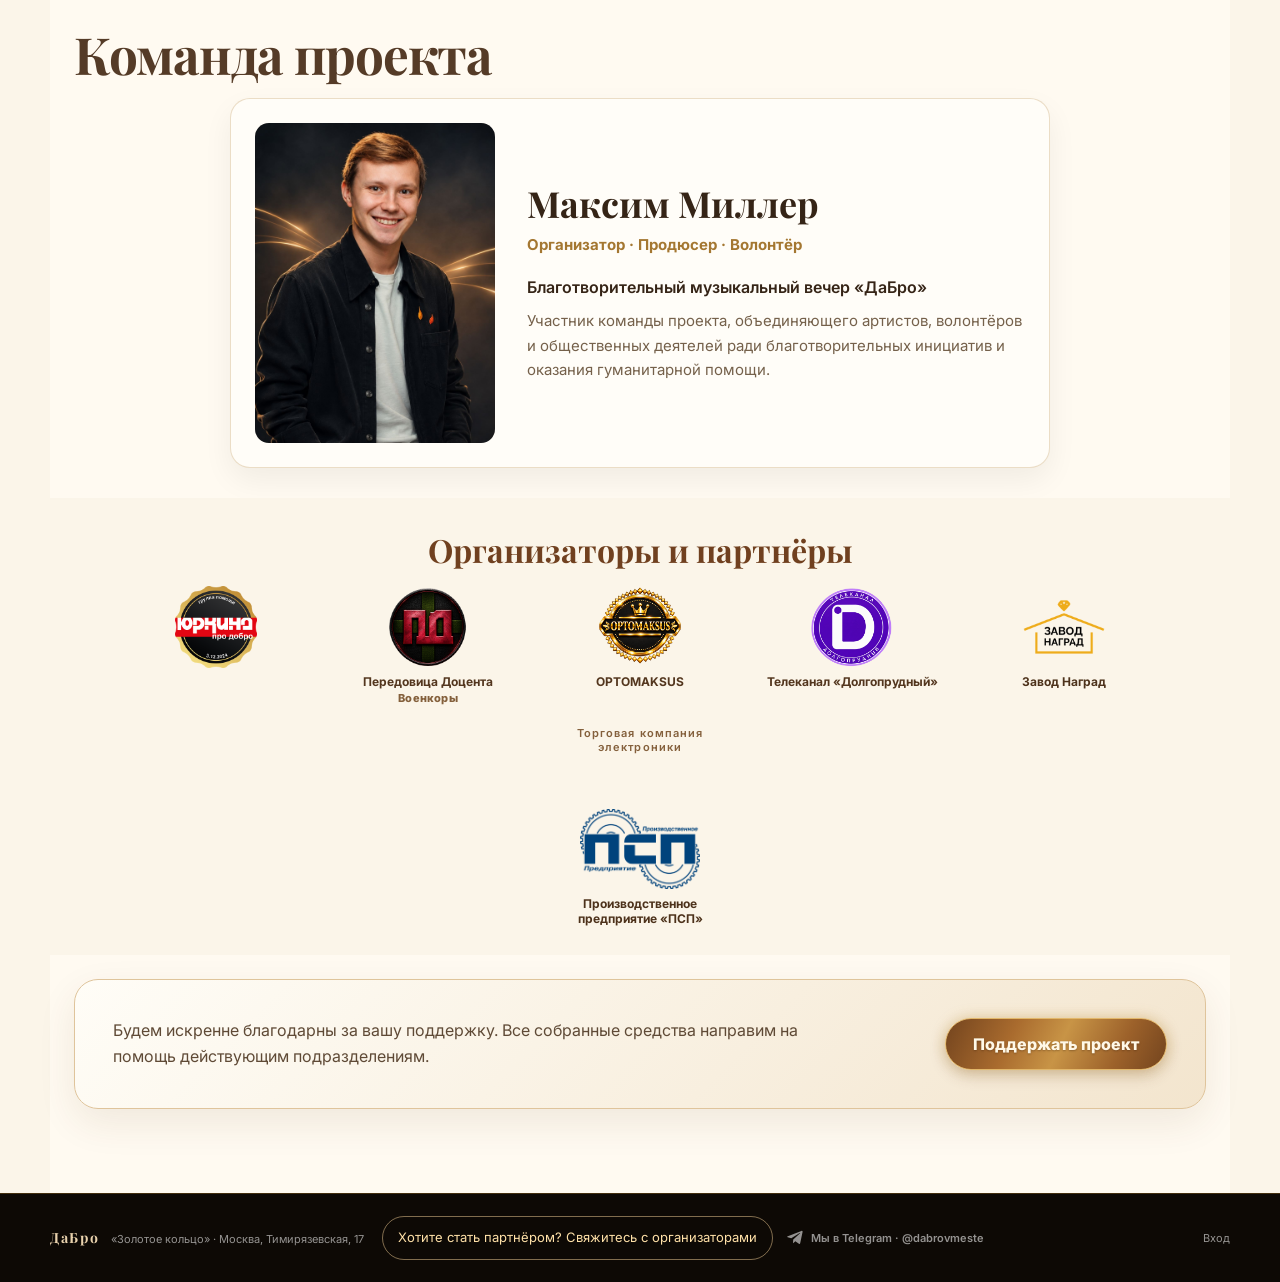
==== commit d17821c4: "Add files via upload" ====
--- a/index.html
+++ b/index.html
@@ -72,6 +72,17 @@
 .media-section .media-tv-card .media-team-info {width:100%!important;}
 }
 </style>
+<style id="team-profile-style">
+#team .team-profile{display:grid;grid-template-columns:minmax(0,240px) minmax(0,1fr);align-items:center;gap:32px;max-width:820px;margin:0 auto;padding:24px;border:1px solid rgba(183,138,69,.28);border-radius:20px;background:var(--surface);box-shadow:0 12px 30px rgba(0,0,0,.06);}
+#team .team-portrait{width:100%;aspect-ratio:3/4;height:auto;position:relative;overflow:hidden;border-radius:14px;}
+#team .team-portrait img{position:absolute;inset:0;width:100%;height:100%;object-fit:cover;object-position:center;}
+#team .team-details{min-width:0;text-align:left;}
+#team .team-details h3{font-family:var(--font-heading);font-size:clamp(25px,3vw,36px);line-height:1.15;margin:0 0 10px;color:var(--text);}
+#team .team-roles{font-size:15px;font-weight:700;color:#a47731;line-height:1.5;margin:0 0 18px;}
+#team .team-event{font-size:16px;font-weight:600;color:var(--text);line-height:1.5;margin:0 0 10px;}
+#team .team-bio{font-size:15px;line-height:1.65;color:var(--muted);margin:0;}
+@media(max-width:600px){#team .team-profile{grid-template-columns:1fr;gap:20px;padding:18px;max-width:400px;}#team .team-portrait{max-width:240px;margin:0 auto;}#team .team-details{text-align:center;}#team .team-roles{font-size:13px;}#team .team-bio{font-size:14px;}}
+</style>
 </head>
 <body>
   <nav class="navbar">
@@ -325,12 +336,15 @@
 
     <section class="artists-section" id="team" aria-labelledby="team-title">
       <div class="section-head left-head"><h2 class="section-title" id="team-title">Команда проекта</h2></div>
-      <div style="display:flex;justify-content:center;">
-        <article class="artist-card" style="width:100%;max-width:320px;min-width:0;">
-          <div class="artist-photo"><img src="images/team/maxim-miller.jpg" alt="Максим Миллер" loading="lazy" onerror="this.style.display='none'"><span class="photo-fallback">ММ</span></div>
-          <h3>Максим Миллер</h3><p>Организатор благотворительных мероприятий, продюсер и волонтёр.</p>
-        </article>
-      </div>
+      <article class="team-profile">
+        <div class="guest-photo team-portrait"><img src="images/team/maxim-miller.jpg" alt="Максим Миллер" loading="lazy" onerror="this.style.display='none'"><span class="photo-fallback">ММ</span></div>
+        <div class="team-details">
+          <h3>Максим Миллер</h3>
+          <p class="team-roles">Организатор · Продюсер · Волонтёр</p>
+          <p class="team-event">Благотворительный музыкальный вечер «ДаБро»</p>
+          <p class="team-bio">Участник команды проекта, объединяющего артистов, волонтёров и общественных деятелей ради благотворительных инициатив и оказания гуманитарной помощи.</p>
+        </div>
+      </article>
     </section>
 
     <section class="organizers-section" id="organizers">
